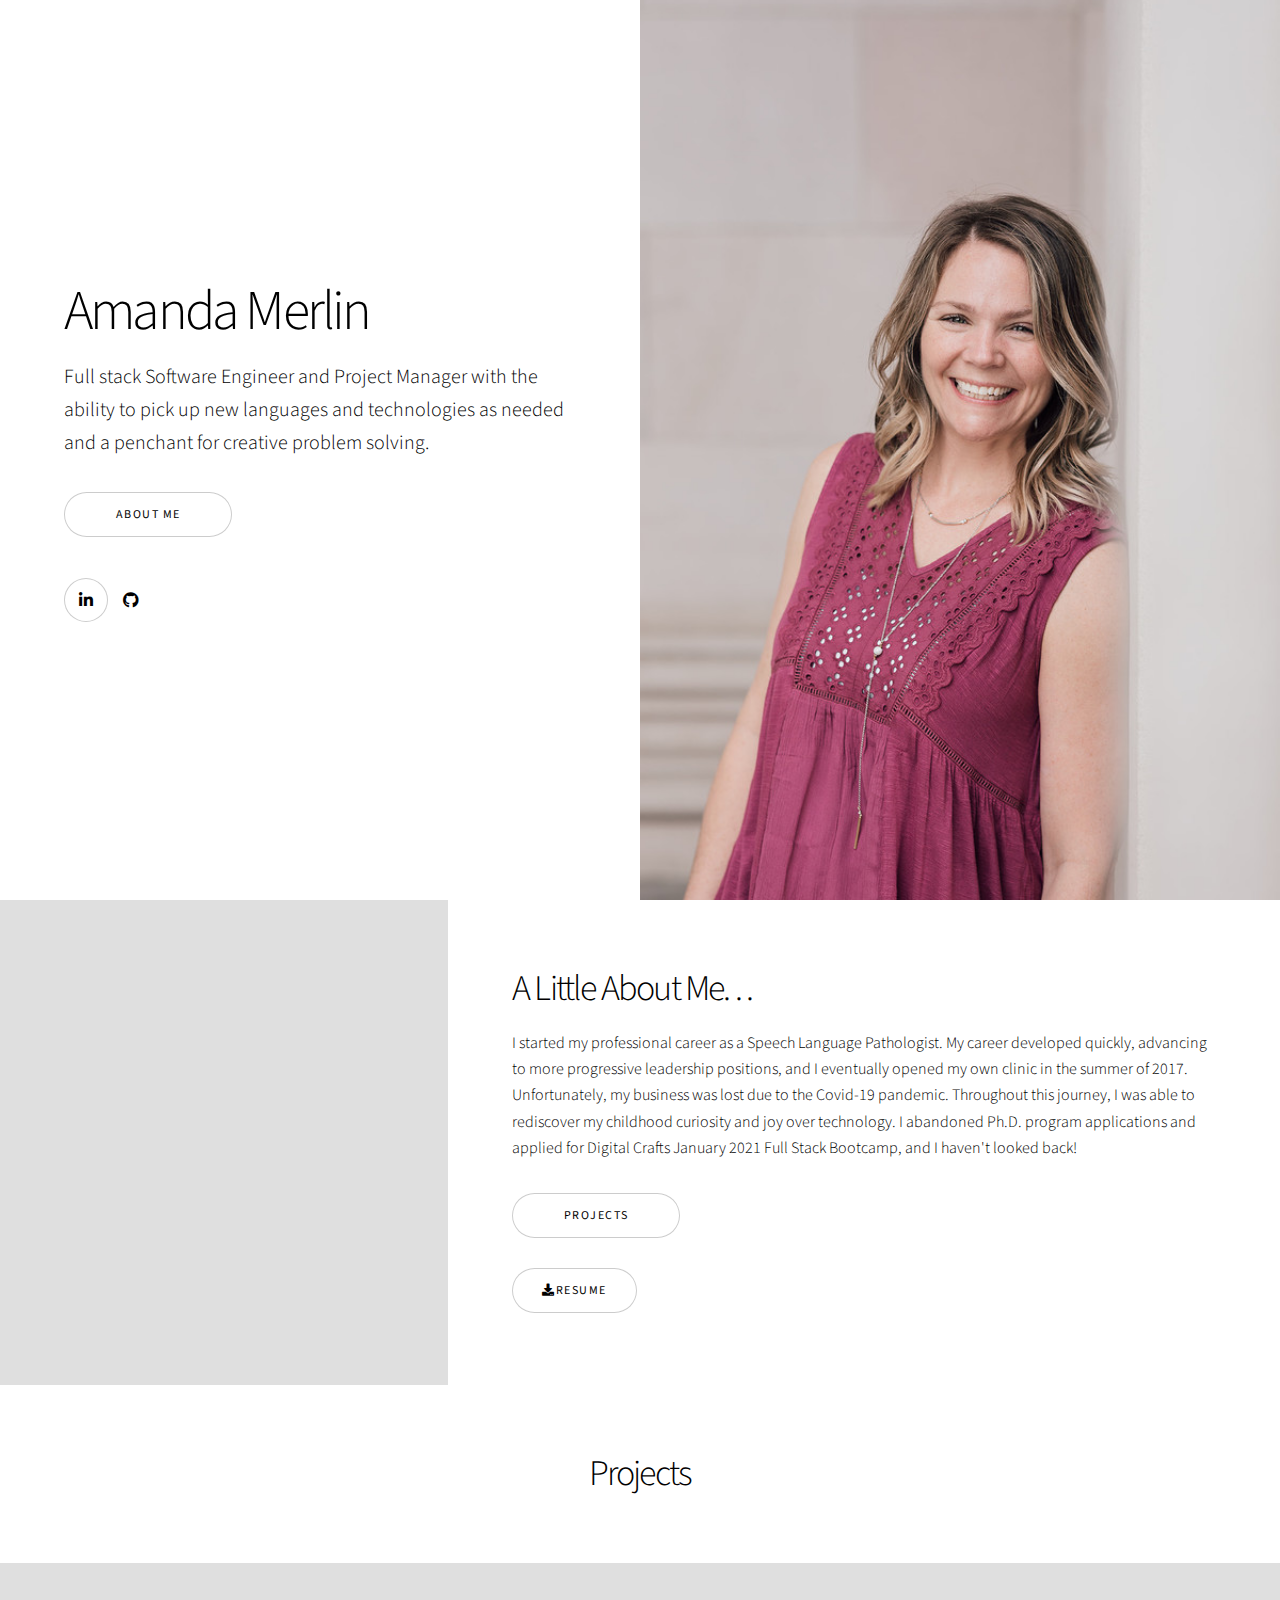
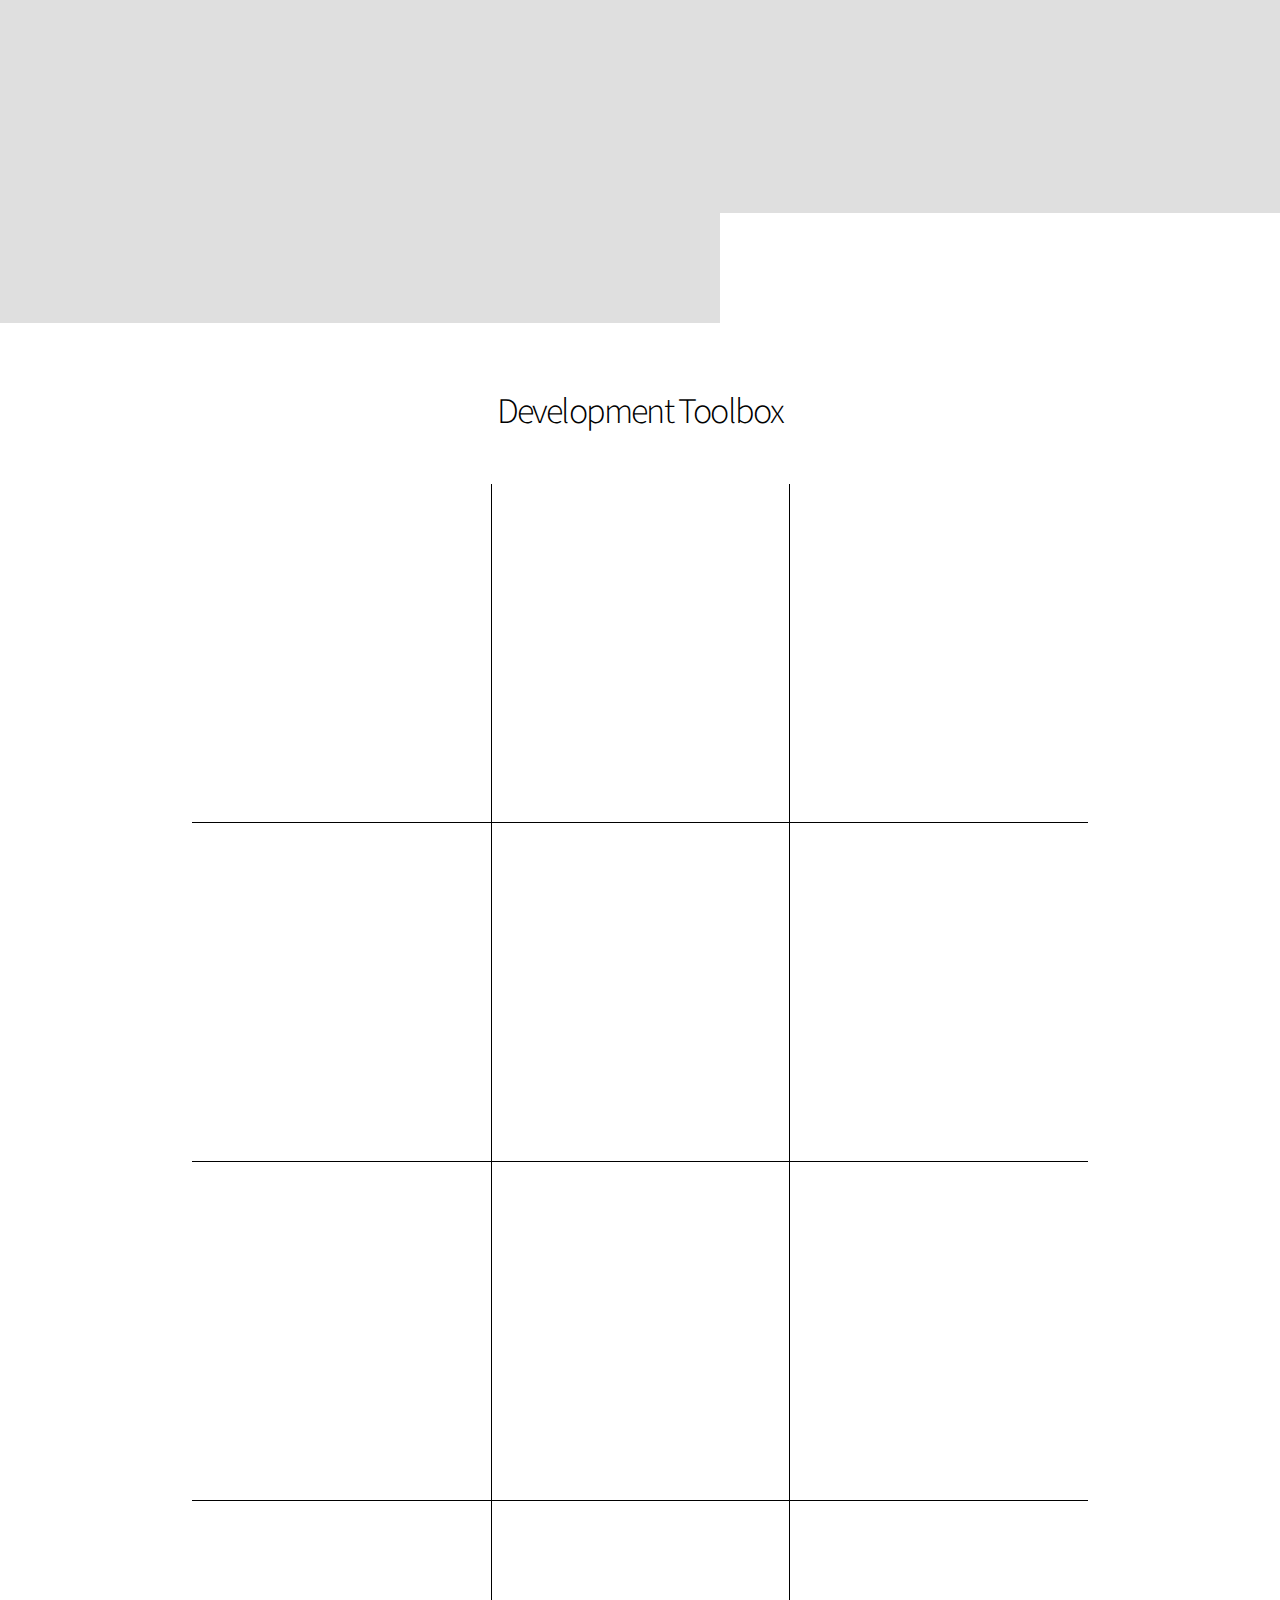
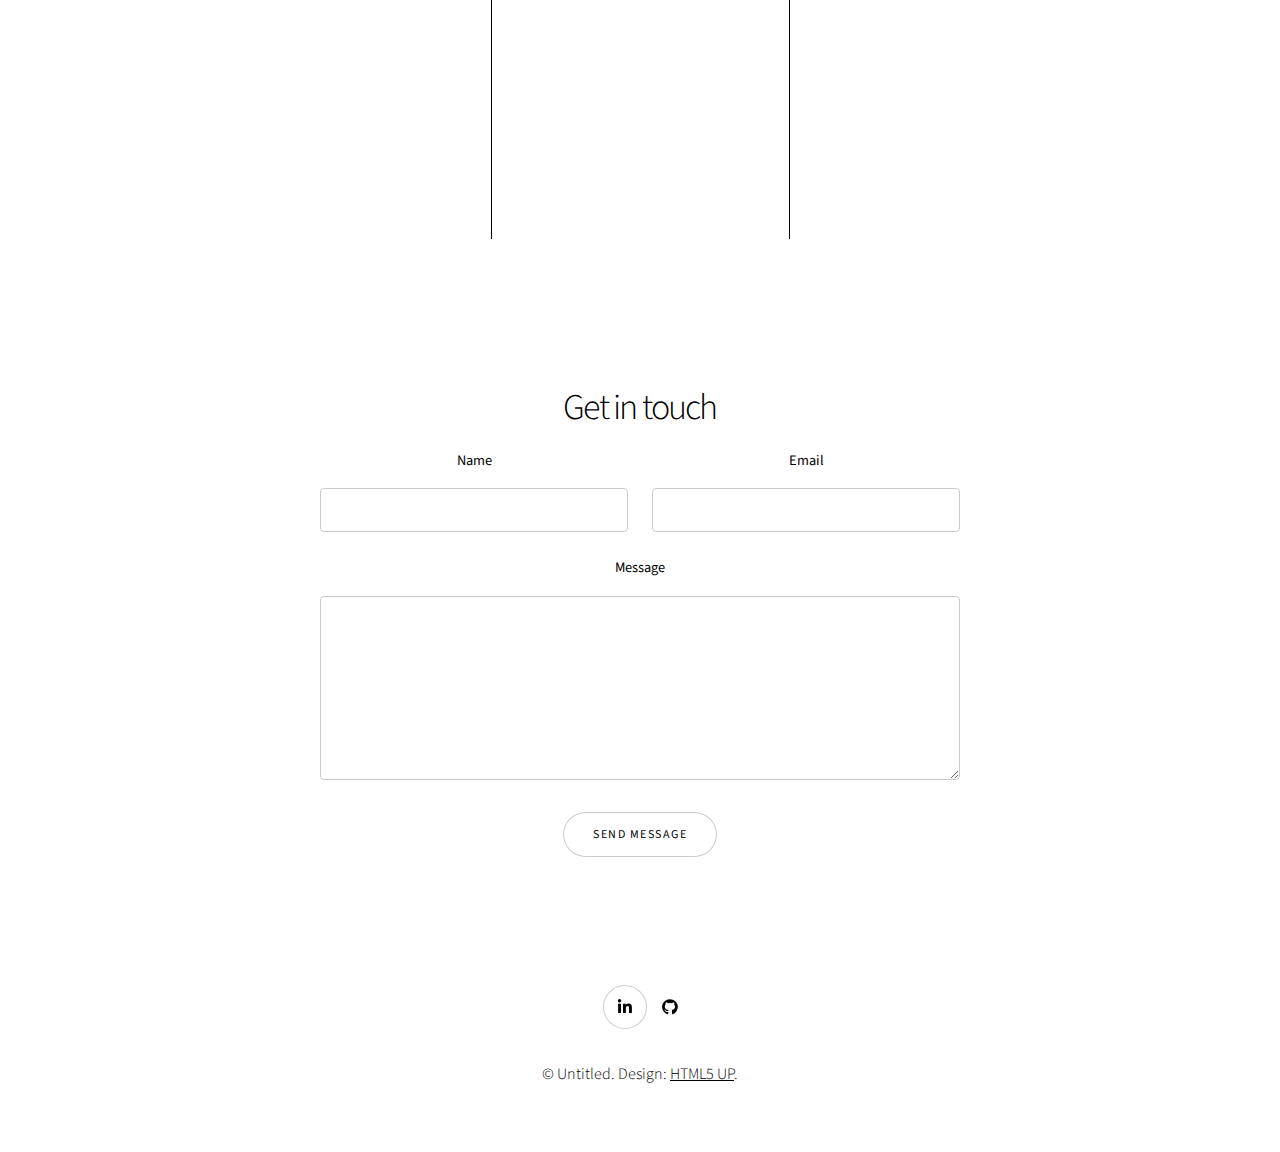
==== Index.html @ 6444c0d0 "index renamed" ====
<!DOCTYPE HTML>
<!--
	Story by HTML5 UP
	html5up.net | @ajlkn
	Free for personal and commercial use under the CCA 3.0 license (html5up.net/license)
-->
<html>
	<head>
		<title>Amanda Merlin's Portfolio</title>
		<meta charset="utf-8" />
		<meta name="viewport" content="width=device-width, initial-scale=1, user-scalable=no" />
		<link rel="stylesheet" href="assets/css/main.css" />
		<noscript><link rel="stylesheet" href="assets/css/noscript.css" /></noscript>
		<link rel="stylesheet" href="https://cdn.jsdelivr.net/gh/devicons/devicon@v2.11.0/devicon.min.css">

	</head>
	<body class="is-preload">

		<!-- Wrapper -->
			<div id="wrapper" class="divided">

				<!-- One -->
					<section class="banner style1 orient-left content-align-left image-position-right fullscreen onload-image-fade-in onload-content-fade-right">
						<div class="content">
							<h1>Amanda Merlin</h1>
							<p class="major">Full stack Software Engineer and Project Manager with the ability to pick up new languages and technologies as needed and a penchant for creative problem solving.</p>
							<ul class="actions stacked">
								<li><a href="#first" class="button big wide smooth-scroll-middle">About Me</a></li>
							</ul>
							<div class="inner">
								<ul class="icons">
									
									
									<li><a href="https://www.linkedin.com/in/amanda-merlin-05106a9b/" class="icon brands style2 fa-linkedin-in"><span class="label">LinkedIn</span></a></li>
									<li><a href="https://github.com/amerlinoutnabout?tab=repositories" class="icon brands fa-github"><span class="label">Github</span></a></li>
								</ul>
							</div>
						</div>
						<div class="image">
							<img src="images/headshot.png" alt="" />
						</div>
					</section>

				<!-- Two -->
					<section class="spotlight style1 orient-right content-align-left image-position-center onscroll-image-fade-in" id="first">
						<div class="content">
							<h2>A Little About Me. . .</h2>
							<p>I started my professional career as a Speech Language Pathologist. My career developed quickly, advancing to more progressive leadership positions, and I eventually opened my own clinic in the summer of 2017. Unfortunately, my business was lost due to the Covid-19 pandemic. Throughout this journey, I was able to rediscover my childhood curiosity and joy over technology. I abandoned Ph.D. program applications and applied for Digital Crafts January 2021 Full Stack Bootcamp, and I haven't looked back!  </p>
							<ul class="actions stacked">
								<li><a href="#second" class="button big wide smooth-scroll-middle">Projects</a></li>
								<li><a href="images/Amanda Technical Resume (2) (1).pdf" class="button" download><i class="fa fa-download"></i>Resume</a></li>
							</ul>
						</div>
						<div class="image">
							<img src="images/domenico-loia-EhTcC9sYXsw-unsplash.jpg" alt="" />
						</div>
					</section>


				<!-- Five -->
					<section class="wrapper style1 align-center" id="second">
						<div class="inner">
							<h2>Projects</h2>
							<p></p>
						</div>

						<!-- Gallery -->
							<div class="gallery style2 medium lightbox onscroll-fade-in">
								<article>
									<a href="images/cocktails.jpg" class="image">
										<img src="images/cocktails.jpg" alt="" />
									</a>
									<div class="caption">
										<h3>Cocktails & Quotes</h3>
										<p>A fun drinking game app that let's users find a cocktail recipe and then practice their best Ron Swanson impersonations!</p>
										<ul class="actions fixed">
											<li><a class="btn btn-secondary" href="https://sad-snyder-9636a4.netlify.app/" role="button" target="_blank">Let's Go!</a></li>
											<li><a class="btn btn-secondary" href="https://github.com/amerlinoutnabout/Front_End_Project_Final" role="button" target="_blank">Source Code</a></li>
										</ul>
									</div>
								</article>
								<article>
									<a href="images/Mixafy.jpg" class="image">
										<img src="images/Mixafy.jpg" alt="" />
									</a>
									<div class="caption">
										<h3>Mixafy</h3>
										<p>An app that takes specific genres of music and randomizes playlists from Spotify.</p>
										<ul class="actions fixed">
											<li><a class="btn btn-secondary" href="https://mixafy.herokuapp.com/" role="button" target="_blank">Let's Go!</a></li>
											<li><a class="btn btn-secondary" href="https://github.com/amerlinoutnabout/Mixafy" role="button" target="_blank">Source Code</a></li>
										</ul>
									</div>
								</article>
								<article>
									<a href="images/gallery/fulls/03.jpg" class="image">
										<img src="images/gallery/thumbs/03.jpg" alt="" />
									</a>
									<div class="caption">
										<h3>React Project</h3>
										<p><COMmand>COMING SOON</COMmand></p>
										<ul class="actions fixed">
											<li><span class="button small">Details</span></li>
										</ul>
									</div>
								</article>
								<article>
									<a href="images/gallery/fulls/03.jpg" class="image">
										<img src="images/gallery/thumbs/03.jpg" alt="" />
									</a>
									<div class="caption">
										<h3>Capstone Project</h3>
										<p>COMING SOON</p>
										<ul class="actions fixed">
											<li><span class="button small">Details</span></li>
										</ul>
									</div>
								</article>
								
							</div>

					</section>

				<!-- Six -->
				<section class="wrapper style1 align-center">
					<div class="inner">
						<h2>Development Toolbox</h2>
						
						<div class="items style1 medium onscroll-fade-in">
							<section>
								<span class="align-center">

									<img class="HTMLImg" src="images/HTML.png" style="float:center ; width: 300px; vertical-align: middle;"></img>
									
									</span>
								
							</section>
							<section>
								<span class="align-center">

									<img class="CSSImg" src="images/CSS.png" style="float:center ; width: 300px; vertical-align: middle;"></img>
									
									</span>
						
							</section>
							<section>
								<span class="align-center">

									<img class="BootstrapImg" src="images/Bootstrap.png" style="float:center ; width: 300px; vertical-align: middle;"></img>
									
									</span>
						
							</section>
							<section>
								<span class="align-center">

									<img class="expressImg" src="images/express.png" style="float:center ; width: 300px; vertical-align: middle;"></img>
									
									</span>
								
							</section>
							<section>
								<span class="align-center">

									<img class="githubImg" src="images/github.png" style="float:center ; width: 300px; vertical-align: middle;"></img>
									
									</span>
								
							</section>
							<section>
								<span class="align-center">

									<img class="jqueryImg" src="images/jquery.png" style="float:center ; width: 300px; vertical-align: middle;"></img>
									
									</span>
						
							</section>
							<section>
								<span class="align-center">

									<img class="JSImg" src="images/JS.png" style="float:center ; width: 300px; vertical-align: middle;"></img>
									
									</span>
							
							</section>
							<section>
								<span class="align-center">

									<img class="nodeImg" src="images/node.png" style="float:center ; width: 300px; vertical-align: middle;"></img>
									
									</span>
								
							</section>
							<section>
								<span class="align-center">

									<img class="reactImg" src="images/react.png" style="float:center ; width: 300px; vertical-align: middle;"></img>
									
									</span>
					
							</section>
							<section>
								<span class="align-center">

									<img class="SequelizeImg" src="images/Sequelize.png" style="float:center ; width: 300px; vertical-align: middle;"></img>
									
									</span>
								
							</section>
							<section>
								<span class="align-center">

									<img class="PostgresImg" src="images/Postgres.png" style="float:center ; width: 300px; vertical-align: middle;"></img>
									
									</span>
							
							</section>
							<section>
								<span class="align-center">

									<img class="gitImg" src="images/git-logo.png" style="float:center ; width: 125px; justify-content: center; padding-top: 80px" ></img>
									
									</span>
						
							</section>
						</div>
					</div>
				</section>
				<!-- Seven -->
					<section class="wrapper style1 align-center">
						<div class="inner medium">
							<h2>Get in touch</h2>
							<form method="post" action="https://submit-form.com/avR4LXtQ">
								<div class="fields">
									<div class="field half">
										<label for="name">Name</label>
										<input type="text" name="name" id="name" value="" />
									</div>
									<div class="field half">
										<label for="email">Email</label>
										<input type="email" name="email" id="email" value="" />
									</div>
									<div class="field">
										<label for="message">Message</label>
										<textarea name="message" id="message" rows="6"></textarea>
									</div>
								</div>
								<ul class="actions special">
									<li><input type="submit" name="submit" id="submit" value="Send Message" action="https://submit-form.com/avR4LXtQ"/></li>
								</ul>
							</form>

						</div>
					</section>

				<!-- Footer -->
					<footer class="wrapper style1 align-center">
						<div class="inner">
							<ul class="icons">
								
								
								<li><a href="https://www.linkedin.com/in/amanda-merlin-05106a9b/" class="icon brands style2 fa-linkedin-in"><span class="label">LinkedIn</span></a></li>
								<li><a href="https://github.com/amerlinoutnabout?tab=repositories" class="icon brands fa-github"><span class="label">Github</span></a></li>
							</ul>
							<p>&copy; Untitled. Design: <a href="https://html5up.net">HTML5 UP</a>.</p>
						</div>
					</footer>

			</div>

		<!-- Scripts -->
			<script src="assets/js/jquery.min.js"></script>
			<script src="assets/js/jquery.scrollex.min.js"></script>
			<script src="assets/js/jquery.scrolly.min.js"></script>
			<script src="assets/js/browser.min.js"></script>
			<script src="assets/js/breakpoints.min.js"></script>
			<script src="assets/js/util.js"></script>
			<script src="assets/js/main.js"></script>

	</body>
</html>
---- assets/css/main.css ----
@import url(fontawesome-all.min.css);
@import url("https://fonts.googleapis.com/css?family=Source+Sans+Pro:300,300i,400,400i");

/*
	Story by HTML5 UP
	html5up.net | @ajlkn
	Free for personal and commercial use under the CCA 3.0 license (html5up.net/license)
*/

html, body, div, span, applet, object,
iframe, h1, h2, h3, h4, h5, h6, p, blockquote,
pre, a, abbr, acronym, address, big, cite,
code, del, dfn, em, img, ins, kbd, q, s, samp,
small, strike, strong, sub, sup, tt, var, b,
u, i, center, dl, dt, dd, ol, ul, li, fieldset,
form, label, legend, table, caption, tbody,
tfoot, thead, tr, th, td, article, aside,
canvas, details, embed, figure, figcaption,
footer, header, hgroup, menu, nav, output, ruby,
section, summary, time, mark, audio, video {
	margin: 0;
	padding: 0;
	border: 0;
	font-size: 100%;
	font: inherit;
	vertical-align: baseline;}

article, aside, details, figcaption, figure,
footer, header, hgroup, menu, nav, section {
	display: block;}

body {
	line-height: 1;
}

ol, ul {
	list-style: none;
}

blockquote, q {
	quotes: none;
}

	blockquote:before, blockquote:after, q:before, q:after {
		content: '';
		content: none;
	}

table {
	border-collapse: collapse;
	border-spacing: 0;
}

body {
	-webkit-text-size-adjust: none;
}

mark {
	background-color: transparent;
	color: inherit;
}

input::-moz-focus-inner {
	border: 0;
	padding: 0;
}

input, select, textarea {
	-moz-appearance: none;
	-webkit-appearance: none;
	-ms-appearance: none;
	appearance: none;
}

/* Basic */

	@-ms-viewport {
		width: device-width;
	}

	body {
		-ms-overflow-style: scrollbar;
	}

	@media screen and (max-width: 480px) {

		html, body {
			min-width: 320px;
		}

	}

	html {
		box-sizing: border-box;
	}

	*, *:before, *:after {
		box-sizing: inherit;
	}

	body {
		background: #ffffff;
	}

		body.is-preload *, body.is-preload *:before, body.is-preload *:after {
			-moz-animation: none !important;
			-webkit-animation: none !important;
			-ms-animation: none !important;
			animation: none !important;
			-moz-transition: none !important;
			-webkit-transition: none !important;
			-ms-transition: none !important;
			transition: none !important;
		}

/* Type */

	html {
		font-size: 18pt;
	}

		@media screen and (max-width: 1680px) {

			html {
				font-size: 14pt;
			}

		}

		@media screen and (max-width: 1280px) {

			html {
				font-size: 12pt;
			}

		}

		@media screen and (max-width: 736px) {

			html {
				font-size: 11pt;
			}

		}

		@media screen and (max-width: 360px) {

			html {
				font-size: 10pt;
			}

		}

	body {
		background-color: #ffffff;
		color: #000000;
	}

	body, input, select, textarea {
		font-family: "Source Sans Pro", Helvetica, sans-serif;
		font-size: 1rem;
		font-weight: 300;
		line-height: 1.65;
	}

	a {
		-moz-transition: color 0.2s ease-in-out;
		-webkit-transition: color 0.2s ease-in-out;
		-ms-transition: color 0.2s ease-in-out;
		transition: color 0.2s ease-in-out;
		text-decoration: underline;
	}

		a:hover {
			text-decoration: none;
		}

	strong, b {
		font-weight: 400;
	}

	em, i {
		font-style: italic;
	}

	p {
		margin: 0 0 2rem 0;
	}

		p.major {
			font-size: 1.25rem;
		}

	h1, h2, h3, h4, h5, h6 {
		font-weight: 300;
		line-height: 1.375;
		letter-spacing: -0.05em;
		margin: 0 0 1rem 0;
	}

		h1 a, h2 a, h3 a, h4 a, h5 a, h6 a {
			color: inherit;
			text-decoration: none;
		}

	h1 {
		font-size: 3.5rem;
		line-height: 1.2;
	}

	h2 {
		font-size: 2.25rem;
	}

	h3 {
		font-size: 1.5rem;
	}

	h4 {
		font-size: 1.1rem;
	}

	h5 {
		font-size: 0.9rem;
	}

	h6 {
		font-size: 0.7rem;
	}

	sub {
		font-size: 0.8rem;
		position: relative;
		top: 0.5rem;
	}

	sup {
		font-size: 0.8rem;
		position: relative;
		top: -0.5rem;
	}

	blockquote {
		border-left: solid 4px;
		font-style: italic;
		margin: 0 0 2rem 0;
		padding: 0.5rem 0 0.5rem 2rem;
	}

	code {
		border-radius: 4px;
		font-family: "Courier New", monospace;
		font-size: 0.9em;
		margin: 0 0.25rem;
		padding: 0.25rem 0.325rem;
	}

	pre {
		-webkit-overflow-scrolling: touch;
		font-family: "Courier New", monospace;
		font-size: 0.9em;
		margin: 0 0 2rem 0;
	}

		pre code {
			display: block;
			line-height: 1.5;
			padding: 0.75rem 1rem;
			overflow-x: auto;
		}

	hr {
		border: 0;
		border-bottom: solid 1px;
		margin: 2.5rem 0;
	}

		hr.major {
			margin: 3.5rem 0;
		}

	.align-left {
		text-align: left;
	}

	.align-center {
		text-align: center;
	}

	.align-right {
		text-align: right;
	}

	@media screen and (max-width: 736px) {

		p.major {
			font-size: 1.1rem;
		}

		h1 {
			font-size: 2.5rem;
		}

		h2 {
			font-size: 2rem;
		}

		h3 {
			font-size: 1.25rem;
		}

		h4 {
			font-size: 1rem;
		}

	}

	input, select, textarea {
		color: #000000;
	}

	a {
		color: #000000;
	}

		a:hover {
			color: #47D3E5;
		}

	strong, b {
		color: #000000;
	}

	h1, h2, h3, h4, h5, h6 {
		color: #000000;
	}

	blockquote {
		border-left-color: rgba(0, 0, 0, 0.2);
	}

	code {
		background: rgba(0, 0, 0, 0.05);
		border-color: rgba(0, 0, 0, 0.2);
	}

	hr {
		border-bottom-color: rgba(0, 0, 0, 0.2);
	}

/* Row */

	.row {
		display: flex;
		flex-wrap: wrap;
		box-sizing: border-box;
		align-items: stretch;
	}

		.row > * {
			box-sizing: border-box;
		}

		.row.gtr-uniform > * > :last-child {
			margin-bottom: 0;
		}

		.row.aln-left {
			justify-content: flex-start;
		}

		.row.aln-center {
			justify-content: center;
		}

		.row.aln-right {
			justify-content: flex-end;
		}

		.row.aln-top {
			align-items: flex-start;
		}

		.row.aln-middle {
			align-items: center;
		}

		.row.aln-bottom {
			align-items: flex-end;
		}

		.row > .imp {
			order: -1;
		}

		.row > .col-1 {
			width: 8.33333%;
		}

		.row > .off-1 {
			margin-left: 8.33333%;
		}

		.row > .col-2 {
			width: 16.66667%;
		}

		.row > .off-2 {
			margin-left: 16.66667%;
		}

		.row > .col-3 {
			width: 25%;
		}

		.row > .off-3 {
			margin-left: 25%;
		}

		.row > .col-4 {
			width: 33.33333%;
		}

		.row > .off-4 {
			margin-left: 33.33333%;
		}

		.row > .col-5 {
			width: 41.66667%;
		}

		.row > .off-5 {
			margin-left: 41.66667%;
		}

		.row > .col-6 {
			width: 50%;
		}

		.row > .off-6 {
			margin-left: 50%;
		}

		.row > .col-7 {
			width: 58.33333%;
		}

		.row > .off-7 {
			margin-left: 58.33333%;
		}

		.row > .col-8 {
			width: 66.66667%;
		}

		.row > .off-8 {
			margin-left: 66.66667%;
		}

		.row > .col-9 {
			width: 75%;
		}

		.row > .off-9 {
			margin-left: 75%;
		}

		.row > .col-10 {
			width: 83.33333%;
		}

		.row > .off-10 {
			margin-left: 83.33333%;
		}

		.row > .col-11 {
			width: 91.66667%;
		}

		.row > .off-11 {
			margin-left: 91.66667%;
		}

		.row > .col-12 {
			width: 100%;
		}

		.row > .off-12 {
			margin-left: 100%;
		}

		.row.gtr-0 {
			margin-top: 0;
			margin-left: 0rem;
		}

			.row.gtr-0 > * {
				padding: 0 0 0 0rem;
			}

			.row.gtr-0.gtr-uniform {
				margin-top: 0rem;
			}

				.row.gtr-0.gtr-uniform > * {
					padding-top: 0rem;
				}

		.row.gtr-25 {
			margin-top: 0;
			margin-left: -0.5rem;
		}

			.row.gtr-25 > * {
				padding: 0 0 0 0.5rem;
			}

			.row.gtr-25.gtr-uniform {
				margin-top: -0.5rem;
			}

				.row.gtr-25.gtr-uniform > * {
					padding-top: 0.5rem;
				}

		.row.gtr-50 {
			margin-top: 0;
			margin-left: -1rem;
		}

			.row.gtr-50 > * {
				padding: 0 0 0 1rem;
			}

			.row.gtr-50.gtr-uniform {
				margin-top: -1rem;
			}

				.row.gtr-50.gtr-uniform > * {
					padding-top: 1rem;
				}

		.row {
			margin-top: 0;
			margin-left: -2rem;
		}

			.row > * {
				padding: 0 0 0 2rem;
			}

			.row.gtr-uniform {
				margin-top: -2rem;
			}

				.row.gtr-uniform > * {
					padding-top: 2rem;
				}

		.row.gtr-150 {
			margin-top: 0;
			margin-left: -3rem;
		}

			.row.gtr-150 > * {
				padding: 0 0 0 3rem;
			}

			.row.gtr-150.gtr-uniform {
				margin-top: -3rem;
			}

				.row.gtr-150.gtr-uniform > * {
					padding-top: 3rem;
				}

		.row.gtr-200 {
			margin-top: 0;
			margin-left: -4rem;
		}

			.row.gtr-200 > * {
				padding: 0 0 0 4rem;
			}

			.row.gtr-200.gtr-uniform {
				margin-top: -4rem;
			}

				.row.gtr-200.gtr-uniform > * {
					padding-top: 4rem;
				}

		@media screen and (max-width: 1680px) {

			.row {
				display: flex;
				flex-wrap: wrap;
				box-sizing: border-box;
				align-items: stretch;
			}

				.row > * {
					box-sizing: border-box;
				}

				.row.gtr-uniform > * > :last-child {
					margin-bottom: 0;
				}

				.row.aln-left {
					justify-content: flex-start;
				}

				.row.aln-center {
					justify-content: center;
				}

				.row.aln-right {
					justify-content: flex-end;
				}

				.row.aln-top {
					align-items: flex-start;
				}

				.row.aln-middle {
					align-items: center;
				}

				.row.aln-bottom {
					align-items: flex-end;
				}

				.row > .imp-xlarge {
					order: -1;
				}

				.row > .col-1-xlarge {
					width: 8.33333%;
				}

				.row > .off-1-xlarge {
					margin-left: 8.33333%;
				}

				.row > .col-2-xlarge {
					width: 16.66667%;
				}

				.row > .off-2-xlarge {
					margin-left: 16.66667%;
				}

				.row > .col-3-xlarge {
					width: 25%;
				}

				.row > .off-3-xlarge {
					margin-left: 25%;
				}

				.row > .col-4-xlarge {
					width: 33.33333%;
				}

				.row > .off-4-xlarge {
					margin-left: 33.33333%;
				}

				.row > .col-5-xlarge {
					width: 41.66667%;
				}

				.row > .off-5-xlarge {
					margin-left: 41.66667%;
				}

				.row > .col-6-xlarge {
					width: 50%;
				}

				.row > .off-6-xlarge {
					margin-left: 50%;
				}

				.row > .col-7-xlarge {
					width: 58.33333%;
				}

				.row > .off-7-xlarge {
					margin-left: 58.33333%;
				}

				.row > .col-8-xlarge {
					width: 66.66667%;
				}

				.row > .off-8-xlarge {
					margin-left: 66.66667%;
				}

				.row > .col-9-xlarge {
					width: 75%;
				}

				.row > .off-9-xlarge {
					margin-left: 75%;
				}

				.row > .col-10-xlarge {
					width: 83.33333%;
				}

				.row > .off-10-xlarge {
					margin-left: 83.33333%;
				}

				.row > .col-11-xlarge {
					width: 91.66667%;
				}

				.row > .off-11-xlarge {
					margin-left: 91.66667%;
				}

				.row > .col-12-xlarge {
					width: 100%;
				}

				.row > .off-12-xlarge {
					margin-left: 100%;
				}

				.row.gtr-0 {
					margin-top: 0;
					margin-left: 0rem;
				}

					.row.gtr-0 > * {
						padding: 0 0 0 0rem;
					}

					.row.gtr-0.gtr-uniform {
						margin-top: 0rem;
					}

						.row.gtr-0.gtr-uniform > * {
							padding-top: 0rem;
						}

				.row.gtr-25 {
					margin-top: 0;
					margin-left: -0.5rem;
				}

					.row.gtr-25 > * {
						padding: 0 0 0 0.5rem;
					}

					.row.gtr-25.gtr-uniform {
						margin-top: -0.5rem;
					}

						.row.gtr-25.gtr-uniform > * {
							padding-top: 0.5rem;
						}

				.row.gtr-50 {
					margin-top: 0;
					margin-left: -1rem;
				}

					.row.gtr-50 > * {
						padding: 0 0 0 1rem;
					}

					.row.gtr-50.gtr-uniform {
						margin-top: -1rem;
					}

						.row.gtr-50.gtr-uniform > * {
							padding-top: 1rem;
						}

				.row {
					margin-top: 0;
					margin-left: -2rem;
				}

					.row > * {
						padding: 0 0 0 2rem;
					}

					.row.gtr-uniform {
						margin-top: -2rem;
					}

						.row.gtr-uniform > * {
							padding-top: 2rem;
						}

				.row.gtr-150 {
					margin-top: 0;
					margin-left: -3rem;
				}

					.row.gtr-150 > * {
						padding: 0 0 0 3rem;
					}

					.row.gtr-150.gtr-uniform {
						margin-top: -3rem;
					}

						.row.gtr-150.gtr-uniform > * {
							padding-top: 3rem;
						}

				.row.gtr-200 {
					margin-top: 0;
					margin-left: -4rem;
				}

					.row.gtr-200 > * {
						padding: 0 0 0 4rem;
					}

					.row.gtr-200.gtr-uniform {
						margin-top: -4rem;
					}

						.row.gtr-200.gtr-uniform > * {
							padding-top: 4rem;
						}

		}

		@media screen and (max-width: 1280px) {

			.row {
				display: flex;
				flex-wrap: wrap;
				box-sizing: border-box;
				align-items: stretch;
			}

				.row > * {
					box-sizing: border-box;
				}

				.row.gtr-uniform > * > :last-child {
					margin-bottom: 0;
				}

				.row.aln-left {
					justify-content: flex-start;
				}

				.row.aln-center {
					justify-content: center;
				}

				.row.aln-right {
					justify-content: flex-end;
				}

				.row.aln-top {
					align-items: flex-start;
				}

				.row.aln-middle {
					align-items: center;
				}

				.row.aln-bottom {
					align-items: flex-end;
				}

				.row > .imp-large {
					order: -1;
				}

				.row > .col-1-large {
					width: 8.33333%;
				}

				.row > .off-1-large {
					margin-left: 8.33333%;
				}

				.row > .col-2-large {
					width: 16.66667%;
				}

				.row > .off-2-large {
					margin-left: 16.66667%;
				}

				.row > .col-3-large {
					width: 25%;
				}

				.row > .off-3-large {
					margin-left: 25%;
				}

				.row > .col-4-large {
					width: 33.33333%;
				}

				.row > .off-4-large {
					margin-left: 33.33333%;
				}

				.row > .col-5-large {
					width: 41.66667%;
				}

				.row > .off-5-large {
					margin-left: 41.66667%;
				}

				.row > .col-6-large {
					width: 50%;
				}

				.row > .off-6-large {
					margin-left: 50%;
				}

				.row > .col-7-large {
					width: 58.33333%;
				}

				.row > .off-7-large {
					margin-left: 58.33333%;
				}

				.row > .col-8-large {
					width: 66.66667%;
				}

				.row > .off-8-large {
					margin-left: 66.66667%;
				}

				.row > .col-9-large {
					width: 75%;
				}

				.row > .off-9-large {
					margin-left: 75%;
				}

				.row > .col-10-large {
					width: 83.33333%;
				}

				.row > .off-10-large {
					margin-left: 83.33333%;
				}

				.row > .col-11-large {
					width: 91.66667%;
				}

				.row > .off-11-large {
					margin-left: 91.66667%;
				}

				.row > .col-12-large {
					width: 100%;
				}

				.row > .off-12-large {
					margin-left: 100%;
				}

				.row.gtr-0 {
					margin-top: 0;
					margin-left: 0rem;
				}

					.row.gtr-0 > * {
						padding: 0 0 0 0rem;
					}

					.row.gtr-0.gtr-uniform {
						margin-top: 0rem;
					}

						.row.gtr-0.gtr-uniform > * {
							padding-top: 0rem;
						}

				.row.gtr-25 {
					margin-top: 0;
					margin-left: -0.5rem;
				}

					.row.gtr-25 > * {
						padding: 0 0 0 0.5rem;
					}

					.row.gtr-25.gtr-uniform {
						margin-top: -0.5rem;
					}

						.row.gtr-25.gtr-uniform > * {
							padding-top: 0.5rem;
						}

				.row.gtr-50 {
					margin-top: 0;
					margin-left: -1rem;
				}

					.row.gtr-50 > * {
						padding: 0 0 0 1rem;
					}

					.row.gtr-50.gtr-uniform {
						margin-top: -1rem;
					}

						.row.gtr-50.gtr-uniform > * {
							padding-top: 1rem;
						}

				.row {
					margin-top: 0;
					margin-left: -2rem;
				}

					.row > * {
						padding: 0 0 0 2rem;
					}

					.row.gtr-uniform {
						margin-top: -2rem;
					}

						.row.gtr-uniform > * {
							padding-top: 2rem;
						}

				.row.gtr-150 {
					margin-top: 0;
					margin-left: -3rem;
				}

					.row.gtr-150 > * {
						padding: 0 0 0 3rem;
					}

					.row.gtr-150.gtr-uniform {
						margin-top: -3rem;
					}

						.row.gtr-150.gtr-uniform > * {
							padding-top: 3rem;
						}

				.row.gtr-200 {
					margin-top: 0;
					margin-left: -4rem;
				}

					.row.gtr-200 > * {
						padding: 0 0 0 4rem;
					}

					.row.gtr-200.gtr-uniform {
						margin-top: -4rem;
					}

						.row.gtr-200.gtr-uniform > * {
							padding-top: 4rem;
						}

		}

		@media screen and (max-width: 980px) {

			.row {
				display: flex;
				flex-wrap: wrap;
				box-sizing: border-box;
				align-items: stretch;
			}

				.row > * {
					box-sizing: border-box;
				}

				.row.gtr-uniform > * > :last-child {
					margin-bottom: 0;
				}

				.row.aln-left {
					justify-content: flex-start;
				}

				.row.aln-center {
					justify-content: center;
				}

				.row.aln-right {
					justify-content: flex-end;
				}

				.row.aln-top {
					align-items: flex-start;
				}

				.row.aln-middle {
					align-items: center;
				}

				.row.aln-bottom {
					align-items: flex-end;
				}

				.row > .imp-medium {
					order: -1;
				}

				.row > .col-1-medium {
					width: 8.33333%;
				}

				.row > .off-1-medium {
					margin-left: 8.33333%;
				}

				.row > .col-2-medium {
					width: 16.66667%;
				}

				.row > .off-2-medium {
					margin-left: 16.66667%;
				}

				.row > .col-3-medium {
					width: 25%;
				}

				.row > .off-3-medium {
					margin-left: 25%;
				}

				.row > .col-4-medium {
					width: 33.33333%;
				}

				.row > .off-4-medium {
					margin-left: 33.33333%;
				}

				.row > .col-5-medium {
					width: 41.66667%;
				}

				.row > .off-5-medium {
					margin-left: 41.66667%;
				}

				.row > .col-6-medium {
					width: 50%;
				}

				.row > .off-6-medium {
					margin-left: 50%;
				}

				.row > .col-7-medium {
					width: 58.33333%;
				}

				.row > .off-7-medium {
					margin-left: 58.33333%;
				}

				.row > .col-8-medium {
					width: 66.66667%;
				}

				.row > .off-8-medium {
					margin-left: 66.66667%;
				}

				.row > .col-9-medium {
					width: 75%;
				}

				.row > .off-9-medium {
					margin-left: 75%;
				}

				.row > .col-10-medium {
					width: 83.33333%;
				}

				.row > .off-10-medium {
					margin-left: 83.33333%;
				}

				.row > .col-11-medium {
					width: 91.66667%;
				}

				.row > .off-11-medium {
					margin-left: 91.66667%;
				}

				.row > .col-12-medium {
					width: 100%;
				}

				.row > .off-12-medium {
					margin-left: 100%;
				}

				.row.gtr-0 {
					margin-top: 0;
					margin-left: 0rem;
				}

					.row.gtr-0 > * {
						padding: 0 0 0 0rem;
					}

					.row.gtr-0.gtr-uniform {
						margin-top: 0rem;
					}

						.row.gtr-0.gtr-uniform > * {
							padding-top: 0rem;
						}

				.row.gtr-25 {
					margin-top: 0;
					margin-left: -0.5rem;
				}

					.row.gtr-25 > * {
						padding: 0 0 0 0.5rem;
					}

					.row.gtr-25.gtr-uniform {
						margin-top: -0.5rem;
					}

						.row.gtr-25.gtr-uniform > * {
							padding-top: 0.5rem;
						}

				.row.gtr-50 {
					margin-top: 0;
					margin-left: -1rem;
				}

					.row.gtr-50 > * {
						padding: 0 0 0 1rem;
					}

					.row.gtr-50.gtr-uniform {
						margin-top: -1rem;
					}

						.row.gtr-50.gtr-uniform > * {
							padding-top: 1rem;
						}

				.row {
					margin-top: 0;
					margin-left: -2rem;
				}

					.row > * {
						padding: 0 0 0 2rem;
					}

					.row.gtr-uniform {
						margin-top: -2rem;
					}

						.row.gtr-uniform > * {
							padding-top: 2rem;
						}

				.row.gtr-150 {
					margin-top: 0;
					margin-left: -3rem;
				}

					.row.gtr-150 > * {
						padding: 0 0 0 3rem;
					}

					.row.gtr-150.gtr-uniform {
						margin-top: -3rem;
					}

						.row.gtr-150.gtr-uniform > * {
							padding-top: 3rem;
						}

				.row.gtr-200 {
					margin-top: 0;
					margin-left: -4rem;
				}

					.row.gtr-200 > * {
						padding: 0 0 0 4rem;
					}

					.row.gtr-200.gtr-uniform {
						margin-top: -4rem;
					}

						.row.gtr-200.gtr-uniform > * {
							padding-top: 4rem;
						}

		}

		@media screen and (max-width: 736px) {

			.row {
				display: flex;
				flex-wrap: wrap;
				box-sizing: border-box;
				align-items: stretch;
			}

				.row > * {
					box-sizing: border-box;
				}

				.row.gtr-uniform > * > :last-child {
					margin-bottom: 0;
				}

				.row.aln-left {
					justify-content: flex-start;
				}

				.row.aln-center {
					justify-content: center;
				}

				.row.aln-right {
					justify-content: flex-end;
				}

				.row.aln-top {
					align-items: flex-start;
				}

				.row.aln-middle {
					align-items: center;
				}

				.row.aln-bottom {
					align-items: flex-end;
				}

				.row > .imp-small {
					order: -1;
				}

				.row > .col-1-small {
					width: 8.33333%;
				}

				.row > .off-1-small {
					margin-left: 8.33333%;
				}

				.row > .col-2-small {
					width: 16.66667%;
				}

				.row > .off-2-small {
					margin-left: 16.66667%;
				}

				.row > .col-3-small {
					width: 25%;
				}

				.row > .off-3-small {
					margin-left: 25%;
				}

				.row > .col-4-small {
					width: 33.33333%;
				}

				.row > .off-4-small {
					margin-left: 33.33333%;
				}

				.row > .col-5-small {
					width: 41.66667%;
				}

				.row > .off-5-small {
					margin-left: 41.66667%;
				}

				.row > .col-6-small {
					width: 50%;
				}

				.row > .off-6-small {
					margin-left: 50%;
				}

				.row > .col-7-small {
					width: 58.33333%;
				}

				.row > .off-7-small {
					margin-left: 58.33333%;
				}

				.row > .col-8-small {
					width: 66.66667%;
				}

				.row > .off-8-small {
					margin-left: 66.66667%;
				}

				.row > .col-9-small {
					width: 75%;
				}

				.row > .off-9-small {
					margin-left: 75%;
				}

				.row > .col-10-small {
					width: 83.33333%;
				}

				.row > .off-10-small {
					margin-left: 83.33333%;
				}

				.row > .col-11-small {
					width: 91.66667%;
				}

				.row > .off-11-small {
					margin-left: 91.66667%;
				}

				.row > .col-12-small {
					width: 100%;
				}

				.row > .off-12-small {
					margin-left: 100%;
				}

				.row.gtr-0 {
					margin-top: 0;
					margin-left: 0rem;
				}

					.row.gtr-0 > * {
						padding: 0 0 0 0rem;
					}

					.row.gtr-0.gtr-uniform {
						margin-top: 0rem;
					}

						.row.gtr-0.gtr-uniform > * {
							padding-top: 0rem;
						}

				.row.gtr-25 {
					margin-top: 0;
					margin-left: -0.5rem;
				}

					.row.gtr-25 > * {
						padding: 0 0 0 0.5rem;
					}

					.row.gtr-25.gtr-uniform {
						margin-top: -0.5rem;
					}

						.row.gtr-25.gtr-uniform > * {
							padding-top: 0.5rem;
						}

				.row.gtr-50 {
					margin-top: 0;
					margin-left: -1rem;
				}

					.row.gtr-50 > * {
						padding: 0 0 0 1rem;
					}

					.row.gtr-50.gtr-uniform {
						margin-top: -1rem;
					}

						.row.gtr-50.gtr-uniform > * {
							padding-top: 1rem;
						}

				.row {
					margin-top: 0;
					margin-left: -2rem;
				}

					.row > * {
						padding: 0 0 0 2rem;
					}

					.row.gtr-uniform {
						margin-top: -2rem;
					}

						.row.gtr-uniform > * {
							padding-top: 2rem;
						}

				.row.gtr-150 {
					margin-top: 0;
					margin-left: -3rem;
				}

					.row.gtr-150 > * {
						padding: 0 0 0 3rem;
					}

					.row.gtr-150.gtr-uniform {
						margin-top: -3rem;
					}

						.row.gtr-150.gtr-uniform > * {
							padding-top: 3rem;
						}

				.row.gtr-200 {
					margin-top: 0;
					margin-left: -4rem;
				}

					.row.gtr-200 > * {
						padding: 0 0 0 4rem;
					}

					.row.gtr-200.gtr-uniform {
						margin-top: -4rem;
					}

						.row.gtr-200.gtr-uniform > * {
							padding-top: 4rem;
						}

		}

		@media screen and (max-width: 480px) {

			.row {
				display: flex;
				flex-wrap: wrap;
				box-sizing: border-box;
				align-items: stretch;
			}

				.row > * {
					box-sizing: border-box;
				}

				.row.gtr-uniform > * > :last-child {
					margin-bottom: 0;
				}

				.row.aln-left {
					justify-content: flex-start;
				}

				.row.aln-center {
					justify-content: center;
				}

				.row.aln-right {
					justify-content: flex-end;
				}

				.row.aln-top {
					align-items: flex-start;
				}

				.row.aln-middle {
					align-items: center;
				}

				.row.aln-bottom {
					align-items: flex-end;
				}

				.row > .imp-xsmall {
					order: -1;
				}

				.row > .col-1-xsmall {
					width: 8.33333%;
				}

				.row > .off-1-xsmall {
					margin-left: 8.33333%;
				}

				.row > .col-2-xsmall {
					width: 16.66667%;
				}

				.row > .off-2-xsmall {
					margin-left: 16.66667%;
				}

				.row > .col-3-xsmall {
					width: 25%;
				}

				.row > .off-3-xsmall {
					margin-left: 25%;
				}

				.row > .col-4-xsmall {
					width: 33.33333%;
				}

				.row > .off-4-xsmall {
					margin-left: 33.33333%;
				}

				.row > .col-5-xsmall {
					width: 41.66667%;
				}

				.row > .off-5-xsmall {
					margin-left: 41.66667%;
				}

				.row > .col-6-xsmall {
					width: 50%;
				}

				.row > .off-6-xsmall {
					margin-left: 50%;
				}

				.row > .col-7-xsmall {
					width: 58.33333%;
				}

				.row > .off-7-xsmall {
					margin-left: 58.33333%;
				}

				.row > .col-8-xsmall {
					width: 66.66667%;
				}

				.row > .off-8-xsmall {
					margin-left: 66.66667%;
				}

				.row > .col-9-xsmall {
					width: 75%;
				}

				.row > .off-9-xsmall {
					margin-left: 75%;
				}

				.row > .col-10-xsmall {
					width: 83.33333%;
				}

				.row > .off-10-xsmall {
					margin-left: 83.33333%;
				}

				.row > .col-11-xsmall {
					width: 91.66667%;
				}

				.row > .off-11-xsmall {
					margin-left: 91.66667%;
				}

				.row > .col-12-xsmall {
					width: 100%;
				}

				.row > .off-12-xsmall {
					margin-left: 100%;
				}

				.row.gtr-0 {
					margin-top: 0;
					margin-left: 0rem;
				}

					.row.gtr-0 > * {
						padding: 0 0 0 0rem;
					}

					.row.gtr-0.gtr-uniform {
						margin-top: 0rem;
					}

						.row.gtr-0.gtr-uniform > * {
							padding-top: 0rem;
						}

				.row.gtr-25 {
					margin-top: 0;
					margin-left: -0.5rem;
				}

					.row.gtr-25 > * {
						padding: 0 0 0 0.5rem;
					}

					.row.gtr-25.gtr-uniform {
						margin-top: -0.5rem;
					}

						.row.gtr-25.gtr-uniform > * {
							padding-top: 0.5rem;
						}

				.row.gtr-50 {
					margin-top: 0;
					margin-left: -1rem;
				}

					.row.gtr-50 > * {
						padding: 0 0 0 1rem;
					}

					.row.gtr-50.gtr-uniform {
						margin-top: -1rem;
					}

						.row.gtr-50.gtr-uniform > * {
							padding-top: 1rem;
						}

				.row {
					margin-top: 0;
					margin-left: -2rem;
				}

					.row > * {
						padding: 0 0 0 2rem;
					}

					.row.gtr-uniform {
						margin-top: -2rem;
					}

						.row.gtr-uniform > * {
							padding-top: 2rem;
						}

				.row.gtr-150 {
					margin-top: 0;
					margin-left: -3rem;
				}

					.row.gtr-150 > * {
						padding: 0 0 0 3rem;
					}

					.row.gtr-150.gtr-uniform {
						margin-top: -3rem;
					}

						.row.gtr-150.gtr-uniform > * {
							padding-top: 3rem;
						}

				.row.gtr-200 {
					margin-top: 0;
					margin-left: -4rem;
				}

					.row.gtr-200 > * {
						padding: 0 0 0 4rem;
					}

					.row.gtr-200.gtr-uniform {
						margin-top: -4rem;
					}

						.row.gtr-200.gtr-uniform > * {
							padding-top: 4rem;
						}

		}

		@media screen and (max-width: 360px) {

			.row {
				display: flex;
				flex-wrap: wrap;
				box-sizing: border-box;
				align-items: stretch;
			}

				.row > * {
					box-sizing: border-box;
				}

				.row.gtr-uniform > * > :last-child {
					margin-bottom: 0;
				}

				.row.aln-left {
					justify-content: flex-start;
				}

				.row.aln-center {
					justify-content: center;
				}

				.row.aln-right {
					justify-content: flex-end;
				}

				.row.aln-top {
					align-items: flex-start;
				}

				.row.aln-middle {
					align-items: center;
				}

				.row.aln-bottom {
					align-items: flex-end;
				}

				.row > .imp-xxsmall {
					order: -1;
				}

				.row > .col-1-xxsmall {
					width: 8.33333%;
				}

				.row > .off-1-xxsmall {
					margin-left: 8.33333%;
				}

				.row > .col-2-xxsmall {
					width: 16.66667%;
				}

				.row > .off-2-xxsmall {
					margin-left: 16.66667%;
				}

				.row > .col-3-xxsmall {
					width: 25%;
				}

				.row > .off-3-xxsmall {
					margin-left: 25%;
				}

				.row > .col-4-xxsmall {
					width: 33.33333%;
				}

				.row > .off-4-xxsmall {
					margin-left: 33.33333%;
				}

				.row > .col-5-xxsmall {
					width: 41.66667%;
				}

				.row > .off-5-xxsmall {
					margin-left: 41.66667%;
				}

				.row > .col-6-xxsmall {
					width: 50%;
				}

				.row > .off-6-xxsmall {
					margin-left: 50%;
				}

				.row > .col-7-xxsmall {
					width: 58.33333%;
				}

				.row > .off-7-xxsmall {
					margin-left: 58.33333%;
				}

				.row > .col-8-xxsmall {
					width: 66.66667%;
				}

				.row > .off-8-xxsmall {
					margin-left: 66.66667%;
				}

				.row > .col-9-xxsmall {
					width: 75%;
				}

				.row > .off-9-xxsmall {
					margin-left: 75%;
				}

				.row > .col-10-xxsmall {
					width: 83.33333%;
				}

				.row > .off-10-xxsmall {
					margin-left: 83.33333%;
				}

				.row > .col-11-xxsmall {
					width: 91.66667%;
				}

				.row > .off-11-xxsmall {
					margin-left: 91.66667%;
				}

				.row > .col-12-xxsmall {
					width: 100%;
				}

				.row > .off-12-xxsmall {
					margin-left: 100%;
				}

				.row.gtr-0 {
					margin-top: 0;
					margin-left: 0rem;
				}

					.row.gtr-0 > * {
						padding: 0 0 0 0rem;
					}

					.row.gtr-0.gtr-uniform {
						margin-top: 0rem;
					}

						.row.gtr-0.gtr-uniform > * {
							padding-top: 0rem;
						}

				.row.gtr-25 {
					margin-top: 0;
					margin-left: -0.5rem;
				}

					.row.gtr-25 > * {
						padding: 0 0 0 0.5rem;
					}

					.row.gtr-25.gtr-uniform {
						margin-top: -0.5rem;
					}

						.row.gtr-25.gtr-uniform > * {
							padding-top: 0.5rem;
						}

				.row.gtr-50 {
					margin-top: 0;
					margin-left: -1rem;
				}

					.row.gtr-50 > * {
						padding: 0 0 0 1rem;
					}

					.row.gtr-50.gtr-uniform {
						margin-top: -1rem;
					}

						.row.gtr-50.gtr-uniform > * {
							padding-top: 1rem;
						}

				.row {
					margin-top: 0;
					margin-left: -2rem;
				}

					.row > * {
						padding: 0 0 0 2rem;
					}

					.row.gtr-uniform {
						margin-top: -2rem;
					}

						.row.gtr-uniform > * {
							padding-top: 2rem;
						}

				.row.gtr-150 {
					margin-top: 0;
					margin-left: -3rem;
				}

					.row.gtr-150 > * {
						padding: 0 0 0 3rem;
					}

					.row.gtr-150.gtr-uniform {
						margin-top: -3rem;
					}

						.row.gtr-150.gtr-uniform > * {
							padding-top: 3rem;
						}

				.row.gtr-200 {
					margin-top: 0;
					margin-left: -4rem;
				}

					.row.gtr-200 > * {
						padding: 0 0 0 4rem;
					}

					.row.gtr-200.gtr-uniform {
						margin-top: -4rem;
					}

						.row.gtr-200.gtr-uniform > * {
							padding-top: 4rem;
						}

		}

/* Box */

	.box {
		border-radius: 4px;
		border: solid 1px;
		margin-bottom: 2rem;
		padding: 1.5rem;
	}

		.box > :last-child,
		.box > :last-child > :last-child,
		.box > :last-child > :last-child > :last-child {
			margin-bottom: 0;
		}

		.box.alt {
			border: 0;
			border-radius: 0;
			padding: 0;
		}

	.box {
		border-color: rgba(0, 0, 0, 0.2);
	}

/* Button */

	input[type="submit"],
	input[type="reset"],
	input[type="button"],
	button,
	.button {
		-moz-appearance: none;
		-webkit-appearance: none;
		-ms-appearance: none;
		appearance: none;
		-moz-transition: background-color 0.2s ease-in-out, box-shadow 0.2s ease-in-out, color 0.2s ease-in-out;
		-webkit-transition: background-color 0.2s ease-in-out, box-shadow 0.2s ease-in-out, color 0.2s ease-in-out;
		-ms-transition: background-color 0.2s ease-in-out, box-shadow 0.2s ease-in-out, color 0.2s ease-in-out;
		transition: background-color 0.2s ease-in-out, box-shadow 0.2s ease-in-out, color 0.2s ease-in-out;
		border: 0;
		cursor: pointer;
		display: inline-block;
		font-weight: 400;
		letter-spacing: 0.125em;
		text-align: center;
		text-decoration: none;
		text-transform: uppercase;
		white-space: nowrap;
		font-size: 0.75rem;
		max-width: 20rem;
		height: 3.75em;
		line-height: 3.75em;
		border-radius: 3.75em;
		padding: 0 2.5em;
		text-overflow: ellipsis;
		overflow: hidden;
	}

		input[type="submit"].icon:before,
		input[type="reset"].icon:before,
		input[type="button"].icon:before,
		button.icon:before,
		.button.icon:before {
			margin-right: 0.5rem;
		}

		input[type="submit"].fit,
		input[type="reset"].fit,
		input[type="button"].fit,
		button.fit,
		.button.fit {
			width: 100%;
		}

		input[type="submit"].small,
		input[type="reset"].small,
		input[type="button"].small,
		button.small,
		.button.small {
			font-size: 0.6rem;
			height: 3.325em;
			line-height: 3.325em;
			border-radius: 3.325em;
			padding: 0 2em;
		}

		input[type="submit"].large,
		input[type="reset"].large,
		input[type="button"].large,
		button.large,
		.button.large {
			font-size: 0.8rem;
			height: 4em;
			line-height: 4em;
			border-radius: 4em;
			padding: 0 3em;
		}

		input[type="submit"].wide,
		input[type="reset"].wide,
		input[type="button"].wide,
		button.wide,
		.button.wide {
			min-width: 14em;
		}

		input[type="submit"].disabled, input[type="submit"]:disabled,
		input[type="reset"].disabled,
		input[type="reset"]:disabled,
		input[type="button"].disabled,
		input[type="button"]:disabled,
		button.disabled,
		button:disabled,
		.button.disabled,
		.button:disabled {
			pointer-events: none;
			opacity: 0.25;
		}

	input[type="submit"],
	input[type="reset"],
	input[type="button"],
	button,
	.button {
		background-color: transparent;
		box-shadow: inset 0 0 0 1px rgba(0, 0, 0, 0.2);
		color: #000000 !important;
	}

		input[type="submit"]:hover,
		input[type="reset"]:hover,
		input[type="button"]:hover,
		button:hover,
		.button:hover {
			box-shadow: inset 0 0 0 1px #47D3E5;
			color: #47D3E5 !important;
		}

		input[type="submit"]:active,
		input[type="reset"]:active,
		input[type="button"]:active,
		button:active,
		.button:active {
			background-color: rgba(71, 211, 229, 0.2);
			box-shadow: inset 0 0 0 1px #47D3E5;
			color: #47D3E5 !important;
		}

		input[type="submit"].primary,
		input[type="reset"].primary,
		input[type="button"].primary,
		button.primary,
		.button.primary {
			background-color: #000000;
			box-shadow: none;
			color: #ffffff !important;
		}

			input[type="submit"].primary:hover,
			input[type="reset"].primary:hover,
			input[type="button"].primary:hover,
			button.primary:hover,
			.button.primary:hover {
				background-color: #47D3E5;
			}

			input[type="submit"].primary:active,
			input[type="reset"].primary:active,
			input[type="button"].primary:active,
			button.primary:active,
			.button.primary:active {
				background-color: #1ebdd1;
			}

/* Form */

	form {
		margin: 0 0 2rem 0;
	}

		form > :last-child {
			margin-bottom: 0;
		}

		form > .fields {
			display: -moz-flex;
			display: -webkit-flex;
			display: -ms-flex;
			display: flex;
			-moz-flex-wrap: wrap;
			-webkit-flex-wrap: wrap;
			-ms-flex-wrap: wrap;
			flex-wrap: wrap;
			width: calc(100% + 3rem);
			margin: -1.5rem 0 2rem -1.5rem;
		}

			form > .fields > .field {
				-moz-flex-grow: 0;
				-webkit-flex-grow: 0;
				-ms-flex-grow: 0;
				flex-grow: 0;
				-moz-flex-shrink: 0;
				-webkit-flex-shrink: 0;
				-ms-flex-shrink: 0;
				flex-shrink: 0;
				padding: 1.5rem 0 0 1.5rem;
				width: calc(100% - 1.5rem);
			}

				form > .fields > .field.half {
					width: calc(50% - 0.75rem);
				}

				form > .fields > .field.third {
					width: calc(100%/3 - 0.5rem);
				}

				form > .fields > .field.quarter {
					width: calc(25% - 0.375rem);
				}

		@media screen and (max-width: 480px) {

			form > .fields {
				width: calc(100% + 3rem);
				margin: -1.5rem 0 2rem -1.5rem;
			}

				form > .fields > .field {
					padding: 1.5rem 0 0 1.5rem;
					width: calc(100% - 1.5rem);
				}

					form > .fields > .field.half {
						width: calc(100% - 1.5rem);
					}

					form > .fields > .field.third {
						width: calc(100% - 1.5rem);
					}

					form > .fields > .field.quarter {
						width: calc(100% - 1.5rem);
					}

		}

	label {
		display: block;
		font-size: 0.9rem;
		font-weight: 400;
		margin: 0 0 1rem 0;
	}

	input[type="text"],
	input[type="password"],
	input[type="email"],
	input[type="tel"],
	input[type="search"],
	input[type="url"],
	select,
	textarea {
		-moz-appearance: none;
		-webkit-appearance: none;
		-ms-appearance: none;
		appearance: none;
		background-color: transparent;
		border-radius: 4px;
		border: none;
		border: solid 1px;
		color: inherit;
		display: block;
		outline: 0;
		padding: 0 0.825rem;
		text-decoration: none;
		width: 100%;
	}

		input[type="text"]:invalid,
		input[type="password"]:invalid,
		input[type="email"]:invalid,
		input[type="tel"]:invalid,
		input[type="search"]:invalid,
		input[type="url"]:invalid,
		select:invalid,
		textarea:invalid {
			box-shadow: none;
		}

	select {
		background-size: 1.25rem;
		background-repeat: no-repeat;
		background-position: calc(100% - 1rem) center;
		height: 2.75rem;
		padding-right: 2.75rem;
		text-overflow: ellipsis;
	}

		select:focus::-ms-value {
			background-color: transparent;
		}

		select::-ms-expand {
			display: none;
		}

	input[type="text"],
	input[type="password"],
	input[type="email"],
	input[type="tel"],
	input[type="search"],
	input[type="url"],
	select {
		height: 2.75rem;
	}

	textarea {
		padding: 0.75rem 1rem;
	}

	input[type="checkbox"],
	input[type="radio"] {
		-moz-appearance: none;
		-webkit-appearance: none;
		-ms-appearance: none;
		appearance: none;
		display: block;
		float: left;
		margin-right: -2rem;
		opacity: 0;
		width: 1rem;
		z-index: -1;
	}

		input[type="checkbox"] + label,
		input[type="radio"] + label {
			text-decoration: none;
			-moz-user-select: none;
			-webkit-user-select: none;
			-ms-user-select: none;
			user-select: none;
			cursor: pointer;
			display: inline-block;
			font-size: 1rem;
			font-weight: 300;
			padding-left: 2.4rem;
			padding-right: 0.75rem;
			position: relative;
			margin-bottom: 0;
		}

			input[type="checkbox"] + label:before,
			input[type="radio"] + label:before {
				-moz-osx-font-smoothing: grayscale;
				-webkit-font-smoothing: antialiased;
				display: inline-block;
				font-style: normal;
				font-variant: normal;
				text-rendering: auto;
				line-height: 1;
				text-transform: none !important;
				font-family: 'Font Awesome 5 Free';
				font-weight: 900;
			}

			input[type="checkbox"] + label:before,
			input[type="radio"] + label:before {
				border-radius: 4px;
				border: solid 1px;
				content: '';
				display: inline-block;
				font-size: 0.8rem;
				height: 1.65rem;
				left: 0;
				line-height: 1.65rem;
				position: absolute;
				text-align: center;
				top: 0;
				width: 1.65rem;
			}

		input[type="checkbox"]:checked + label:before,
		input[type="radio"]:checked + label:before {
			content: '\f00c';
		}

	input[type="checkbox"] + label:before {
		border-radius: 4px;
	}

	input[type="radio"] + label:before {
		border-radius: 100%;
	}

	::-webkit-input-placeholder {
		opacity: 1.0;
	}

	:-moz-placeholder {
		opacity: 1.0;
	}

	::-moz-placeholder {
		opacity: 1.0;
	}

	:-ms-input-placeholder {
		opacity: 1.0;
	}

	label {
		color: #000000;
	}

	input[type="text"],
	input[type="password"],
	input[type="email"],
	input[type="tel"],
	input[type="search"],
	input[type="url"],
	select,
	textarea {
		border-color: rgba(0, 0, 0, 0.2);
	}

		input[type="text"]:focus,
		input[type="password"]:focus,
		input[type="email"]:focus,
		input[type="tel"]:focus,
		input[type="search"]:focus,
		input[type="url"]:focus,
		select:focus,
		textarea:focus {
			border-color: #47D3E5;
			box-shadow: 0 0 0 1px #47D3E5;
		}

	select {
		background-image: url("data:image/svg+xml;charset=utf8,%3Csvg xmlns='http://www.w3.org/2000/svg' width='40' height='40' preserveAspectRatio='none' viewBox='0 0 40 40'%3E%3Cpath d='M9.4,12.3l10.4,10.4l10.4-10.4c0.2-0.2,0.5-0.4,0.9-0.4c0.3,0,0.6,0.1,0.9,0.4l3.3,3.3c0.2,0.2,0.4,0.5,0.4,0.9 c0,0.4-0.1,0.6-0.4,0.9L20.7,31.9c-0.2,0.2-0.5,0.4-0.9,0.4c-0.3,0-0.6-0.1-0.9-0.4L4.3,17.3c-0.2-0.2-0.4-0.5-0.4-0.9 c0-0.4,0.1-0.6,0.4-0.9l3.3-3.3c0.2-0.2,0.5-0.4,0.9-0.4S9.1,12.1,9.4,12.3z' fill='rgba(0, 0, 0, 0.2)' /%3E%3C/svg%3E");
	}

		select option {
			color: #000000;
			background: #ffffff;
		}

	input[type="checkbox"] + label,
	input[type="radio"] + label {
		color: #000000;
	}

		input[type="checkbox"] + label:before,
		input[type="radio"] + label:before {
			border-color: rgba(0, 0, 0, 0.2);
		}

	input[type="checkbox"]:checked + label:before,
	input[type="radio"]:checked + label:before {
		background-color: #000000;
		border-color: #000000;
		color: #ffffff;
	}

	input[type="checkbox"]:focus + label:before,
	input[type="radio"]:focus + label:before {
		border-color: #47D3E5;
		box-shadow: 0 0 0 1px #47D3E5;
	}

	::-webkit-input-placeholder {
		color: rgba(0, 0, 0, 0.75) !important;
	}

	:-moz-placeholder {
		color: rgba(0, 0, 0, 0.75) !important;
	}

	::-moz-placeholder {
		color: rgba(0, 0, 0, 0.75) !important;
	}

	:-ms-input-placeholder {
		color: rgba(0, 0, 0, 0.75) !important;
	}

/* Icon */

	.icon {
		text-decoration: none;
		border-bottom: none;
		position: relative;
		text-align: center;
	}

		.icon:before {
			-moz-osx-font-smoothing: grayscale;
			-webkit-font-smoothing: antialiased;
			display: inline-block;
			font-style: normal;
			font-variant: normal;
			text-rendering: auto;
			line-height: 1;
			text-transform: none !important;
			font-family: 'Font Awesome 5 Free';
			font-weight: 400;
		}

		.icon > .label {
			display: none;
		}

		.icon:before {
			line-height: inherit;
		}

		.icon.solid:before {
			font-weight: 900;
		}

		.icon.brands:before {
			font-family: 'Font Awesome 5 Brands';
		}

		.icon.style2:before {
			border-radius: 2.75em;
			display: inline-block;
			height: 2.75em;
			line-height: 2.75em;
			width: 2.75em;
		}

		.icon.major {
			display: block;
			margin: 0 0 1rem 0;
		}

			.icon.major:before {
				font-size: 1.25rem;
			}

	a.icon.style2:before {
		-moz-transition: background-color 0.2s ease-in-out, box-shadow 0.2s ease-in-out, color 0.2s ease-in-out;
		-webkit-transition: background-color 0.2s ease-in-out, box-shadow 0.2s ease-in-out, color 0.2s ease-in-out;
		-ms-transition: background-color 0.2s ease-in-out, box-shadow 0.2s ease-in-out, color 0.2s ease-in-out;
		transition: background-color 0.2s ease-in-out, box-shadow 0.2s ease-in-out, color 0.2s ease-in-out;
	}

	.icon.style2:before {
		box-shadow: inset 0 0 0 1px rgba(0, 0, 0, 0.2);
	}

	a.icon.style2:hover:before {
		box-shadow: inset 0 0 0 1px #47D3E5;
		color: #47D3E5;
	}

	a.icon.style2:active:before {
		background-color: rgba(71, 211, 229, 0.1);
		box-shadow: inset 0 0 0 1px #47D3E5;
		color: #47D3E5;
	}

/* Image */

	.image {
		border: 0;
		border-radius: 4px;
		display: inline-block;
		position: relative;
	}

		.image img {
			display: block;
			border-radius: 4px;
		}

		.image.left, .image.right {
			width: 40%;
			max-width: 10rem;
		}

			.image.left img, .image.right img {
				width: 100%;
			}

		.image.left {
			float: left;
			margin: 0 1.5rem 1rem 0;
			top: 0.25rem;
		}

		.image.right {
			float: right;
			margin: 0 0 1rem 1.5rem;
			top: 0.25rem;
		}

		.image.fit {
			display: block;
			margin: 0 0 2rem 0;
			width: 100%;
		}

			.image.fit img {
				width: 100%;
			}

		.image.main {
			display: block;
			margin: 0 0 3rem 0;
			width: 100%;
		}

			.image.main img {
				width: 100%;
			}

/* List */

	ol {
		list-style: decimal;
		margin: 0 0 2rem 0;
		padding-left: 1.25rem;
	}

		ol li {
			padding-left: 0.25rem;
		}

	ul {
		list-style: disc;
		margin: 0 0 2rem 0;
		padding-left: 1rem;
	}

		ul li {
			padding-left: 0.5rem;
		}

		ul.alt {
			list-style: none;
			padding-left: 0;
		}

			ul.alt li {
				border-top: solid 1px;
				padding: 0.5rem 0;
			}

				ul.alt li:first-child {
					border-top: 0;
					padding-top: 0;
				}

	dl {
		margin: 0 0 2rem 0;
	}

		dl dt {
			display: block;
			font-weight: 400;
			margin: 0 0 1rem 0;
		}

		dl dd {
			margin-left: 2rem;
		}

		dl.style2 dt {
			width: 25%;
			float: left;
		}

		dl.style2 dd {
			width: 70%;
			float: left;
		}

		dl.style2:after {
			content: '';
			display: block;
			clear: both;
		}

	ul.alt li {
		border-top-color: rgba(0, 0, 0, 0.2);
	}

/* Actions */

	ul.actions {
		display: -moz-flex;
		display: -webkit-flex;
		display: -ms-flex;
		display: flex;
		cursor: default;
		list-style: none;
		margin-left: -1rem;
		padding-left: 0;
	}

		ul.actions li {
			padding: 0 0 0 1rem;
			vertical-align: middle;
		}

		ul.actions.special {
			-moz-justify-content: center;
			-webkit-justify-content: center;
			-ms-justify-content: center;
			justify-content: center;
			width: 100%;
			margin-left: 0;
		}

			ul.actions.special li:first-child {
				padding-left: 0;
			}

		ul.actions.stacked {
			-moz-flex-direction: column;
			-webkit-flex-direction: column;
			-ms-flex-direction: column;
			flex-direction: column;
			margin-left: 0;
		}

			ul.actions.stacked li {
				padding: 1.3rem 0 0 0;
			}

				ul.actions.stacked li:first-child {
					padding-top: 0;
				}

		ul.actions.fit {
			width: calc(100% + 1rem);
		}

			ul.actions.fit li {
				-moz-flex-grow: 1;
				-webkit-flex-grow: 1;
				-ms-flex-grow: 1;
				flex-grow: 1;
				-moz-flex-shrink: 1;
				-webkit-flex-shrink: 1;
				-ms-flex-shrink: 1;
				flex-shrink: 1;
				width: 100%;
			}

				ul.actions.fit li > * {
					width: 100%;
				}

			ul.actions.fit.stacked {
				width: 100%;
			}

		@media screen and (max-width: 480px) {

			ul.actions:not(.fixed) {
				-moz-flex-direction: column;
				-webkit-flex-direction: column;
				-ms-flex-direction: column;
				flex-direction: column;
				margin-left: 0;
				width: 100% !important;
			}

				ul.actions:not(.fixed) li {
					-moz-flex-grow: 1;
					-webkit-flex-grow: 1;
					-ms-flex-grow: 1;
					flex-grow: 1;
					-moz-flex-shrink: 1;
					-webkit-flex-shrink: 1;
					-ms-flex-shrink: 1;
					flex-shrink: 1;
					padding: 1rem 0 0 0;
					text-align: center;
					width: 100%;
				}

					ul.actions:not(.fixed) li > * {
						width: 100%;
					}

					ul.actions:not(.fixed) li:first-child {
						padding-top: 0;
					}

					ul.actions:not(.fixed) li input[type="submit"],
					ul.actions:not(.fixed) li input[type="reset"],
					ul.actions:not(.fixed) li input[type="button"],
					ul.actions:not(.fixed) li button,
					ul.actions:not(.fixed) li .button {
						width: 100%;
					}

						ul.actions:not(.fixed) li input[type="submit"].icon:before,
						ul.actions:not(.fixed) li input[type="reset"].icon:before,
						ul.actions:not(.fixed) li input[type="button"].icon:before,
						ul.actions:not(.fixed) li button.icon:before,
						ul.actions:not(.fixed) li .button.icon:before {
							margin-left: -0.5rem;
						}

		}

/* Icons */

	ul.icons {
		cursor: default;
		list-style: none;
		padding-left: 0;
	}

		ul.icons li {
			display: inline-block;
			padding: 0 0.75rem 0 0;
		}

			ul.icons li:last-child {
				padding-right: 0;
			}

/* Section/Article */

	section.special, article.special {
		text-align: center;
	}

	header p {
		position: relative;
		margin: -0.65rem 0 1.5rem 0;
		font-style: italic;
	}

	header h1 + p {
		font-size: 1.375rem;
	}

	header h2 + p {
		font-size: 1.25rem;
	}

	header h3 + p {
		font-size: 1.1rem;
	}

	header h4 + p,
	header h5 + p,
	header h6 + p {
		font-size: 0.9rem;
	}

	header p {
		color: rgba(0, 0, 0, 0.75);
	}

/* Table */

	.table-wrapper {
		-webkit-overflow-scrolling: touch;
		margin: 0 0 2rem 0;
		overflow-x: auto;
	}

		.table-wrapper > table {
			margin-bottom: 0;
		}

	table {
		margin: 0 0 2rem 0;
		width: 100%;
	}

		table tbody tr {
			border: solid 1px;
			border-left: 0;
			border-right: 0;
		}

		table td {
			padding: 0.75rem 0.75rem;
		}

		table th {
			font-size: 0.9rem;
			font-weight: 400;
			padding: 0 0.75rem 0.75rem 0.75rem;
			text-align: left;
		}

		table thead {
			border-bottom: solid 2px;
		}

		table tfoot {
			border-top: solid 2px;
		}

		table.alt {
			border-collapse: separate;
		}

			table.alt tbody tr td {
				border: solid 1px;
				border-left-width: 0;
				border-top-width: 0;
			}

				table.alt tbody tr td:first-child {
					border-left-width: 1px;
				}

			table.alt tbody tr:first-child td {
				border-top-width: 1px;
			}

			table.alt thead {
				border-bottom: 0;
			}

			table.alt tfoot {
				border-top: 0;
			}

		table.fixed {
			table-layout: fixed;
		}

	table tbody tr {
		border-color: rgba(0, 0, 0, 0.2);
	}

		table tbody tr:nth-child(2n + 1) {
			background-color: rgba(0, 0, 0, 0.05);
		}

		table tbody tr.alt {
			background-color: rgba(0, 0, 0, 0.05) !important;
		}

	table th {
		color: #000000;
	}

	table thead {
		border-bottom-color: rgba(0, 0, 0, 0.2);
	}

	table tfoot {
		border-top-color: rgba(0, 0, 0, 0.2);
	}

	table.alt tbody tr td {
		border-color: rgba(0, 0, 0, 0.2);
	}

	table.uniform tbody tr:nth-child(2n + 1) {
		background-color: transparent;
	}

/* Banner (transitions) */

	.banner.onload-content-fade-up .content {
		-moz-transition: opacity 0.75s ease-in-out, -moz-transform 0.75s ease-in-out;
		-webkit-transition: opacity 0.75s ease-in-out, -webkit-transform 0.75s ease-in-out;
		-ms-transition: opacity 0.75s ease-in-out, -ms-transform 0.75s ease-in-out;
		transition: opacity 0.75s ease-in-out, transform 0.75s ease-in-out;
	}

	body.is-preload .banner.onload-content-fade-up .content {
		-moz-transform: translateY(1rem);
		-webkit-transform: translateY(1rem);
		-ms-transform: translateY(1rem);
		transform: translateY(1rem);
		opacity: 0;
	}

	.banner.onload-content-fade-down .content {
		-moz-transition: opacity 0.75s ease-in-out, -moz-transform 0.75s ease-in-out;
		-webkit-transition: opacity 0.75s ease-in-out, -webkit-transform 0.75s ease-in-out;
		-ms-transition: opacity 0.75s ease-in-out, -ms-transform 0.75s ease-in-out;
		transition: opacity 0.75s ease-in-out, transform 0.75s ease-in-out;
	}

	body.is-preload .banner.onload-content-fade-down .content {
		-moz-transform: translateY(-1rem);
		-webkit-transform: translateY(-1rem);
		-ms-transform: translateY(-1rem);
		transform: translateY(-1rem);
		opacity: 0;
	}

	.banner.onload-content-fade-left .content {
		-moz-transition: opacity 0.75s ease-in-out, -moz-transform 0.75s ease-in-out;
		-webkit-transition: opacity 0.75s ease-in-out, -webkit-transform 0.75s ease-in-out;
		-ms-transition: opacity 0.75s ease-in-out, -ms-transform 0.75s ease-in-out;
		transition: opacity 0.75s ease-in-out, transform 0.75s ease-in-out;
	}

	body.is-preload .banner.onload-content-fade-left .content {
		-moz-transform: translateX(1rem);
		-webkit-transform: translateX(1rem);
		-ms-transform: translateX(1rem);
		transform: translateX(1rem);
		opacity: 0;
	}

	.banner.onload-content-fade-right .content {
		-moz-transition: opacity 0.75s ease-in-out, -moz-transform 0.75s ease-in-out;
		-webkit-transition: opacity 0.75s ease-in-out, -webkit-transform 0.75s ease-in-out;
		-ms-transition: opacity 0.75s ease-in-out, -ms-transform 0.75s ease-in-out;
		transition: opacity 0.75s ease-in-out, transform 0.75s ease-in-out;
	}

	body.is-preload .banner.onload-content-fade-right .content {
		-moz-transform: translateX(-1rem);
		-webkit-transform: translateX(-1rem);
		-ms-transform: translateX(-1rem);
		transform: translateX(-1rem);
		opacity: 0;
	}

	.banner.onload-content-fade-in .content {
		-moz-transition: opacity 0.75s ease-in-out;
		-webkit-transition: opacity 0.75s ease-in-out;
		-ms-transition: opacity 0.75s ease-in-out;
		transition: opacity 0.75s ease-in-out;
	}

	body.is-preload .banner.onload-content-fade-in .content {
		opacity: 0;
	}

	.banner.onload-image-fade-up .image {
		-moz-transition: opacity 0.75s ease-in-out, -moz-transform 0.75s ease-in-out;
		-webkit-transition: opacity 0.75s ease-in-out, -webkit-transform 0.75s ease-in-out;
		-ms-transition: opacity 0.75s ease-in-out, -ms-transform 0.75s ease-in-out;
		transition: opacity 0.75s ease-in-out, transform 0.75s ease-in-out;
	}

		.banner.onload-image-fade-up .image img {
			-moz-transition: opacity 0.75s ease-in-out;
			-webkit-transition: opacity 0.75s ease-in-out;
			-ms-transition: opacity 0.75s ease-in-out;
			transition: opacity 0.75s ease-in-out;
			-moz-transition-delay: 0.5625s;
			-webkit-transition-delay: 0.5625s;
			-ms-transition-delay: 0.5625s;
			transition-delay: 0.5625s;
		}

	body.is-preload .banner.onload-image-fade-up .image {
		-moz-transform: translateY(1rem);
		-webkit-transform: translateY(1rem);
		-ms-transform: translateY(1rem);
		transform: translateY(1rem);
		opacity: 0;
	}

		body.is-preload .banner.onload-image-fade-up .image img {
			opacity: 0;
		}

	.banner.onload-image-fade-down .image {
		-moz-transition: opacity 0.75s ease-in-out, -moz-transform 0.75s ease-in-out;
		-webkit-transition: opacity 0.75s ease-in-out, -webkit-transform 0.75s ease-in-out;
		-ms-transition: opacity 0.75s ease-in-out, -ms-transform 0.75s ease-in-out;
		transition: opacity 0.75s ease-in-out, transform 0.75s ease-in-out;
	}

		.banner.onload-image-fade-down .image img {
			-moz-transition: opacity 0.75s ease-in-out;
			-webkit-transition: opacity 0.75s ease-in-out;
			-ms-transition: opacity 0.75s ease-in-out;
			transition: opacity 0.75s ease-in-out;
			-moz-transition-delay: 0.5625s;
			-webkit-transition-delay: 0.5625s;
			-ms-transition-delay: 0.5625s;
			transition-delay: 0.5625s;
		}

	body.is-preload .banner.onload-image-fade-down .image {
		-moz-transform: translateY(-1rem);
		-webkit-transform: translateY(-1rem);
		-ms-transform: translateY(-1rem);
		transform: translateY(-1rem);
		opacity: 0;
	}

		body.is-preload .banner.onload-image-fade-down .image img {
			opacity: 0;
		}

	.banner.onload-image-fade-left .image {
		-moz-transition: opacity 0.75s ease-in-out, -moz-transform 0.75s ease-in-out;
		-webkit-transition: opacity 0.75s ease-in-out, -webkit-transform 0.75s ease-in-out;
		-ms-transition: opacity 0.75s ease-in-out, -ms-transform 0.75s ease-in-out;
		transition: opacity 0.75s ease-in-out, transform 0.75s ease-in-out;
	}

		.banner.onload-image-fade-left .image img {
			-moz-transition: opacity 0.75s ease-in-out;
			-webkit-transition: opacity 0.75s ease-in-out;
			-ms-transition: opacity 0.75s ease-in-out;
			transition: opacity 0.75s ease-in-out;
			-moz-transition-delay: 0.5625s;
			-webkit-transition-delay: 0.5625s;
			-ms-transition-delay: 0.5625s;
			transition-delay: 0.5625s;
		}

	body.is-preload .banner.onload-image-fade-left .image {
		-moz-transform: translateX(1rem);
		-webkit-transform: translateX(1rem);
		-ms-transform: translateX(1rem);
		transform: translateX(1rem);
		opacity: 0;
	}

		body.is-preload .banner.onload-image-fade-left .image img {
			opacity: 0;
		}

	.banner.onload-image-fade-right .image {
		-moz-transition: opacity 0.75s ease-in-out, -moz-transform 0.75s ease-in-out;
		-webkit-transition: opacity 0.75s ease-in-out, -webkit-transform 0.75s ease-in-out;
		-ms-transition: opacity 0.75s ease-in-out, -ms-transform 0.75s ease-in-out;
		transition: opacity 0.75s ease-in-out, transform 0.75s ease-in-out;
	}

		.banner.onload-image-fade-right .image img {
			-moz-transition: opacity 0.75s ease-in-out;
			-webkit-transition: opacity 0.75s ease-in-out;
			-ms-transition: opacity 0.75s ease-in-out;
			transition: opacity 0.75s ease-in-out;
			-moz-transition-delay: 0.5625s;
			-webkit-transition-delay: 0.5625s;
			-ms-transition-delay: 0.5625s;
			transition-delay: 0.5625s;
		}

	body.is-preload .banner.onload-image-fade-right .image {
		-moz-transform: translateX(-1rem);
		-webkit-transform: translateX(-1rem);
		-ms-transform: translateX(-1rem);
		transform: translateX(-1rem);
		opacity: 0;
	}

		body.is-preload .banner.onload-image-fade-right .image img {
			opacity: 0;
		}

	.banner.onload-image-fade-in .image img {
		-moz-transition: opacity 0.75s ease-in-out;
		-webkit-transition: opacity 0.75s ease-in-out;
		-ms-transition: opacity 0.75s ease-in-out;
		transition: opacity 0.75s ease-in-out;
	}

	body.is-preload .banner.onload-image-fade-in .image img {
		opacity: 0;
	}

	.banner.onscroll-content-fade-up .content {
		-moz-transition: opacity 0.75s ease-in-out, -moz-transform 0.75s ease-in-out;
		-webkit-transition: opacity 0.75s ease-in-out, -webkit-transform 0.75s ease-in-out;
		-ms-transition: opacity 0.75s ease-in-out, -ms-transform 0.75s ease-in-out;
		transition: opacity 0.75s ease-in-out, transform 0.75s ease-in-out;
	}

	.banner.onscroll-content-fade-up.is-inactive .content {
		-moz-transform: translateY(1rem);
		-webkit-transform: translateY(1rem);
		-ms-transform: translateY(1rem);
		transform: translateY(1rem);
		opacity: 0;
	}

	.banner.onscroll-content-fade-down .content {
		-moz-transition: opacity 0.75s ease-in-out, -moz-transform 0.75s ease-in-out;
		-webkit-transition: opacity 0.75s ease-in-out, -webkit-transform 0.75s ease-in-out;
		-ms-transition: opacity 0.75s ease-in-out, -ms-transform 0.75s ease-in-out;
		transition: opacity 0.75s ease-in-out, transform 0.75s ease-in-out;
	}

	.banner.onscroll-content-fade-down.is-inactive .content {
		-moz-transform: translateY(-1rem);
		-webkit-transform: translateY(-1rem);
		-ms-transform: translateY(-1rem);
		transform: translateY(-1rem);
		opacity: 0;
	}

	.banner.onscroll-content-fade-left .content {
		-moz-transition: opacity 0.75s ease-in-out, -moz-transform 0.75s ease-in-out;
		-webkit-transition: opacity 0.75s ease-in-out, -webkit-transform 0.75s ease-in-out;
		-ms-transition: opacity 0.75s ease-in-out, -ms-transform 0.75s ease-in-out;
		transition: opacity 0.75s ease-in-out, transform 0.75s ease-in-out;
	}

	.banner.onscroll-content-fade-left.is-inactive .content {
		-moz-transform: translateX(1rem);
		-webkit-transform: translateX(1rem);
		-ms-transform: translateX(1rem);
		transform: translateX(1rem);
		opacity: 0;
	}

	.banner.onscroll-content-fade-right .content {
		-moz-transition: opacity 0.75s ease-in-out, -moz-transform 0.75s ease-in-out;
		-webkit-transition: opacity 0.75s ease-in-out, -webkit-transform 0.75s ease-in-out;
		-ms-transition: opacity 0.75s ease-in-out, -ms-transform 0.75s ease-in-out;
		transition: opacity 0.75s ease-in-out, transform 0.75s ease-in-out;
	}

	.banner.onscroll-content-fade-right.is-inactive .content {
		-moz-transform: translateX(-1rem);
		-webkit-transform: translateX(-1rem);
		-ms-transform: translateX(-1rem);
		transform: translateX(-1rem);
		opacity: 0;
	}

	.banner.onscroll-content-fade-in .content {
		-moz-transition: opacity 0.75s ease-in-out;
		-webkit-transition: opacity 0.75s ease-in-out;
		-ms-transition: opacity 0.75s ease-in-out;
		transition: opacity 0.75s ease-in-out;
	}

	.banner.onscroll-content-fade-in.is-inactive .content {
		opacity: 0;
	}

	.banner.onscroll-image-fade-up .image {
		-moz-transition: opacity 0.75s ease-in-out, -moz-transform 0.75s ease-in-out;
		-webkit-transition: opacity 0.75s ease-in-out, -webkit-transform 0.75s ease-in-out;
		-ms-transition: opacity 0.75s ease-in-out, -ms-transform 0.75s ease-in-out;
		transition: opacity 0.75s ease-in-out, transform 0.75s ease-in-out;
	}

		.banner.onscroll-image-fade-up .image img {
			-moz-transition: opacity 0.75s ease-in-out;
			-webkit-transition: opacity 0.75s ease-in-out;
			-ms-transition: opacity 0.75s ease-in-out;
			transition: opacity 0.75s ease-in-out;
			-moz-transition-delay: 0.5625s;
			-webkit-transition-delay: 0.5625s;
			-ms-transition-delay: 0.5625s;
			transition-delay: 0.5625s;
		}

	.banner.onscroll-image-fade-up.is-inactive .image {
		-moz-transform: translateY(1rem);
		-webkit-transform: translateY(1rem);
		-ms-transform: translateY(1rem);
		transform: translateY(1rem);
		opacity: 0;
	}

		.banner.onscroll-image-fade-up.is-inactive .image img {
			opacity: 0;
		}

	.banner.onscroll-image-fade-down .image {
		-moz-transition: opacity 0.75s ease-in-out, -moz-transform 0.75s ease-in-out;
		-webkit-transition: opacity 0.75s ease-in-out, -webkit-transform 0.75s ease-in-out;
		-ms-transition: opacity 0.75s ease-in-out, -ms-transform 0.75s ease-in-out;
		transition: opacity 0.75s ease-in-out, transform 0.75s ease-in-out;
	}

		.banner.onscroll-image-fade-down .image img {
			-moz-transition: opacity 0.75s ease-in-out;
			-webkit-transition: opacity 0.75s ease-in-out;
			-ms-transition: opacity 0.75s ease-in-out;
			transition: opacity 0.75s ease-in-out;
			-moz-transition-delay: 0.5625s;
			-webkit-transition-delay: 0.5625s;
			-ms-transition-delay: 0.5625s;
			transition-delay: 0.5625s;
		}

	.banner.onscroll-image-fade-down.is-inactive .image {
		-moz-transform: translateY(-1rem);
		-webkit-transform: translateY(-1rem);
		-ms-transform: translateY(-1rem);
		transform: translateY(-1rem);
		opacity: 0;
	}

		.banner.onscroll-image-fade-down.is-inactive .image img {
			opacity: 0;
		}

	.banner.onscroll-image-fade-left .image {
		-moz-transition: opacity 0.75s ease-in-out, -moz-transform 0.75s ease-in-out;
		-webkit-transition: opacity 0.75s ease-in-out, -webkit-transform 0.75s ease-in-out;
		-ms-transition: opacity 0.75s ease-in-out, -ms-transform 0.75s ease-in-out;
		transition: opacity 0.75s ease-in-out, transform 0.75s ease-in-out;
	}

		.banner.onscroll-image-fade-left .image img {
			-moz-transition: opacity 0.75s ease-in-out;
			-webkit-transition: opacity 0.75s ease-in-out;
			-ms-transition: opacity 0.75s ease-in-out;
			transition: opacity 0.75s ease-in-out;
			-moz-transition-delay: 0.5625s;
			-webkit-transition-delay: 0.5625s;
			-ms-transition-delay: 0.5625s;
			transition-delay: 0.5625s;
		}

	.banner.onscroll-image-fade-left.is-inactive .image {
		-moz-transform: translateX(1rem);
		-webkit-transform: translateX(1rem);
		-ms-transform: translateX(1rem);
		transform: translateX(1rem);
		opacity: 0;
	}

		.banner.onscroll-image-fade-left.is-inactive .image img {
			opacity: 0;
		}

	.banner.onscroll-image-fade-right .image {
		-moz-transition: opacity 0.75s ease-in-out, -moz-transform 0.75s ease-in-out;
		-webkit-transition: opacity 0.75s ease-in-out, -webkit-transform 0.75s ease-in-out;
		-ms-transition: opacity 0.75s ease-in-out, -ms-transform 0.75s ease-in-out;
		transition: opacity 0.75s ease-in-out, transform 0.75s ease-in-out;
	}

		.banner.onscroll-image-fade-right .image img {
			-moz-transition: opacity 0.75s ease-in-out;
			-webkit-transition: opacity 0.75s ease-in-out;
			-ms-transition: opacity 0.75s ease-in-out;
			transition: opacity 0.75s ease-in-out;
			-moz-transition-delay: 0.5625s;
			-webkit-transition-delay: 0.5625s;
			-ms-transition-delay: 0.5625s;
			transition-delay: 0.5625s;
		}

	.banner.onscroll-image-fade-right.is-inactive .image {
		-moz-transform: translateX(-1rem);
		-webkit-transform: translateX(-1rem);
		-ms-transform: translateX(-1rem);
		transform: translateX(-1rem);
		opacity: 0;
	}

		.banner.onscroll-image-fade-right.is-inactive .image img {
			opacity: 0;
		}

	.banner.onscroll-image-fade-in .image img {
		-moz-transition: opacity 0.75s ease-in-out;
		-webkit-transition: opacity 0.75s ease-in-out;
		-ms-transition: opacity 0.75s ease-in-out;
		transition: opacity 0.75s ease-in-out;
	}

	.banner.onscroll-image-fade-in.is-inactive .image img {
		opacity: 0;
	}

/* Banner (style1) */

	.banner.style1 {
		-moz-align-items: -moz-stretch;
		-webkit-align-items: -webkit-stretch;
		-ms-align-items: -ms-stretch;
		align-items: stretch;
		display: -moz-flex;
		display: -webkit-flex;
		display: -ms-flex;
		display: flex;
		-moz-flex-direction: row;
		-webkit-flex-direction: row;
		-ms-flex-direction: row;
		flex-direction: row;
		-moz-justify-content: -moz-flex-end;
		-webkit-justify-content: -webkit-flex-end;
		-ms-justify-content: -ms-flex-end;
		justify-content: flex-end;
		position: relative;
		text-align: left;
		overflow-x: hidden;
	}

		.banner.style1 .content {
			padding: 7rem 7rem 5rem 7rem ;
			-moz-align-self: center;
			-webkit-align-self: center;
			-ms-align-self: center;
			align-self: center;
			-moz-flex-grow: 1;
			-webkit-flex-grow: 1;
			-ms-flex-grow: 1;
			flex-grow: 1;
			-moz-flex-shrink: 1;
			-webkit-flex-shrink: 1;
			-ms-flex-shrink: 1;
			flex-shrink: 1;
			width: 50%;
			max-width: 48rem;
			margin: 0 auto;
		}

		.banner.style1 .image {
			-moz-flex-grow: 0;
			-webkit-flex-grow: 0;
			-ms-flex-grow: 0;
			flex-grow: 0;
			-moz-flex-shrink: 0;
			-webkit-flex-shrink: 0;
			-ms-flex-shrink: 0;
			flex-shrink: 0;
			border-radius: 0;
			width: 50%;
		}

			.banner.style1 .image img {
				-moz-object-fit: cover;
				-webkit-object-fit: cover;
				-ms-object-fit: cover;
				object-fit: cover;
				-moz-object-position: center;
				-webkit-object-position: center;
				-ms-object-position: center;
				object-position: center;
				display: block;
				position: absolute;
				top: 0;
				left: 0;
				width: 100%;
				height: 100%;
				border-radius: 0;
			}

		@media screen and (max-width: 1680px) {

			.banner.style1 .content {
				padding: 5rem 5rem 3rem 5rem ;
			}

		}

		@media screen and (max-width: 1280px) {

			.banner.style1 .content {
				padding: 4rem 4rem 2rem 4rem ;
			}

		}

		@media screen and (max-width: 980px) {

			.banner.style1 .content {
				padding: 3.75rem 3rem 1.75rem 3rem ;
			}

		}

		@media screen and (max-width: 736px) {

			.banner.style1 .content {
				padding: 2.5rem 2rem 0.5rem 2rem ;
			}

		}

		@media screen and (orientation: portrait) {

			.banner.style1 {
				-moz-flex-direction: column-reverse;
				-webkit-flex-direction: column-reverse;
				-ms-flex-direction: column-reverse;
				flex-direction: column-reverse;
				text-align: center;
			}

				.banner.style1 .content {
					display: -moz-flex;
					display: -webkit-flex;
					display: -ms-flex;
					display: flex;
					-moz-flex-direction: column;
					-webkit-flex-direction: column;
					-ms-flex-direction: column;
					flex-direction: column;
					-moz-justify-content: center;
					-webkit-justify-content: center;
					-ms-justify-content: center;
					justify-content: center;
					width: 100%;
					max-width: 100%;
				}

				.banner.style1 .image {
					width: 100%;
					max-width: 100%;
					height: 45vh;
				}

		}

		.banner.style1.fullscreen {
			min-height: 100vh;
		}

			@media screen and (orientation: portrait) {

				.banner.style1.fullscreen .content {
					min-height: 50vh;
				}

				.banner.style1.fullscreen .image {
					height: 50vh;
				}

			}

		.banner.style1.orient-right {
			-moz-flex-direction: row-reverse;
			-webkit-flex-direction: row-reverse;
			-ms-flex-direction: row-reverse;
			flex-direction: row-reverse;
		}

			@media screen and (orientation: portrait) {

				.banner.style1.orient-right {
					-moz-flex-direction: column-reverse;
					-webkit-flex-direction: column-reverse;
					-ms-flex-direction: column-reverse;
					flex-direction: column-reverse;
				}

			}

		.banner.style1.content-align-center {
			text-align: center;
		}

		.banner.style1.content-align-right {
			text-align: right;
		}

			@media screen and (orientation: portrait) {

				.banner.style1.content-align-right {
					text-align: center;
				}

			}

		.banner.style1.image-position-left .image img {
			-moz-object-position: left;
			-webkit-object-position: left;
			-ms-object-position: left;
			object-position: left;
		}

		.banner.style1.image-position-right .image img {
			-moz-object-position: right;
			-webkit-object-position: right;
			-ms-object-position: right;
			object-position: right;
		}

/* Banner (style2) */

	.banner.style2 {
		padding: 5.25rem 5.25rem 3.25rem 5.25rem ;
		-moz-align-items: center;
		-webkit-align-items: center;
		-ms-align-items: center;
		align-items: center;
		display: -moz-flex;
		display: -webkit-flex;
		display: -ms-flex;
		display: flex;
		-moz-justify-content: center;
		-webkit-justify-content: center;
		-ms-justify-content: center;
		justify-content: center;
		background-color: inherit;
		position: relative;
		text-align: center;
		overflow-x: hidden;
	}

		.banner.style2 .content {
			padding: 5.25rem 5.25rem 3.25rem 5.25rem ;
			position: relative;
			width: 40rem;
			max-width: 100%;
			background-color: inherit;
			border-radius: 0.5rem;
			margin-bottom: 2rem;
			z-index: 1;
		}

		.banner.style2 .image {
			-moz-flex-grow: 0;
			-webkit-flex-grow: 0;
			-ms-flex-grow: 0;
			flex-grow: 0;
			-moz-flex-shrink: 0;
			-webkit-flex-shrink: 0;
			-ms-flex-shrink: 0;
			flex-shrink: 0;
			position: absolute;
			width: 100%;
			height: 100%;
			top: 0;
			left: 0;
			border-radius: 0;
		}

			.banner.style2 .image img {
				-moz-object-fit: cover;
				-webkit-object-fit: cover;
				-ms-object-fit: cover;
				object-fit: cover;
				-moz-object-position: center;
				-webkit-object-position: center;
				-ms-object-position: center;
				object-position: center;
				display: block;
				position: absolute;
				top: 0;
				left: 0;
				width: 100%;
				height: 100%;
				border-radius: 0;
			}

		@media screen and (max-width: 1680px) {

			.banner.style2 {
				padding: 3.75rem 3.75rem 1.75rem 3.75rem ;
			}

				.banner.style2 .content {
					padding: 3.75rem 3.75rem 1.75rem 3.75rem ;
				}

		}

		@media screen and (max-width: 1280px) {

			.banner.style2 {
				padding: 4rem 3rem 2rem 3rem ;
			}

				.banner.style2 .content {
					padding: 4rem 3rem 2rem 3rem ;
				}

		}

		@media screen and (max-width: 980px) {

			.banner.style2 {
				padding: 3rem 3rem 1rem 3rem ;
			}

				.banner.style2 .content {
					padding: 3.75rem 2.25rem 1.75rem 2.25rem ;
				}

		}

		@media screen and (max-width: 736px) {

			.banner.style2 {
				padding: 2rem 2rem 0.1rem 2rem ;
			}

				.banner.style2 .content {
					padding: 2.5rem 1.5rem 0.5rem 1.5rem ;
				}

		}

		.banner.style2.fullscreen {
			min-height: 100vh;
		}

		.banner.style2.orient-left {
			-moz-justify-content: -moz-flex-start;
			-webkit-justify-content: -webkit-flex-start;
			-ms-justify-content: -ms-flex-start;
			justify-content: flex-start;
			padding-left: 0;
		}

			.banner.style2.orient-left .content {
				border-top-left-radius: 0;
				border-bottom-left-radius: 0;
			}

		.banner.style2.orient-right {
			-moz-justify-content: -moz-flex-end;
			-webkit-justify-content: -webkit-flex-end;
			-ms-justify-content: -ms-flex-end;
			justify-content: flex-end;
			padding-right: 0;
		}

			.banner.style2.orient-right .content {
				border-top-right-radius: 0;
				border-bottom-right-radius: 0;
			}

		.banner.style2.content-align-left {
			text-align: left;
		}

		.banner.style2.content-align-right {
			text-align: right;
		}

		.banner.style2.image-position-left .image img {
			-moz-object-position: left;
			-webkit-object-position: left;
			-ms-object-position: left;
			object-position: left;
		}

		.banner.style2.image-position-right .image img {
			-moz-object-position: right;
			-webkit-object-position: right;
			-ms-object-position: right;
			object-position: right;
		}

/* Banner (style3) */

	.banner.style3 {
		padding: 7rem 7rem 5rem 7rem ;
		-moz-align-items: center;
		-webkit-align-items: center;
		-ms-align-items: center;
		align-items: center;
		display: -moz-flex;
		display: -webkit-flex;
		display: -ms-flex;
		display: flex;
		-moz-flex-direction: row-reverse;
		-webkit-flex-direction: row-reverse;
		-ms-flex-direction: row-reverse;
		flex-direction: row-reverse;
		-moz-justify-content: center;
		-webkit-justify-content: center;
		-ms-justify-content: center;
		justify-content: center;
		position: relative;
		text-align: left;
		overflow-x: hidden;
	}

		.banner.style3 .content {
			width: 31.5rem;
			max-width: 100%;
		}

		.banner.style3 .image {
			-moz-flex-grow: 0;
			-webkit-flex-grow: 0;
			-ms-flex-grow: 0;
			flex-grow: 0;
			-moz-flex-shrink: 0;
			-webkit-flex-shrink: 0;
			-ms-flex-shrink: 0;
			flex-shrink: 0;
			width: 21rem;
			height: 21rem;
			border-radius: 100%;
			margin: 0 3.5rem 2rem 0;
		}

			.banner.style3 .image img {
				-moz-object-fit: cover;
				-webkit-object-fit: cover;
				-ms-object-fit: cover;
				object-fit: cover;
				-moz-object-position: center;
				-webkit-object-position: center;
				-ms-object-position: center;
				object-position: center;
				display: block;
				width: 100%;
				height: 100%;
				border-radius: 100%;
			}

		@media screen and (max-width: 1680px) {

			.banner.style3 {
				padding: 5rem 5rem 3rem 5rem ;
			}

		}

		@media screen and (max-width: 1280px) {

			.banner.style3 {
				padding: 4rem 4rem 2rem 4rem ;
			}

		}

		@media screen and (max-width: 980px) {

			.banner.style3 {
				padding: 3.75rem 3rem 1.75rem 3rem ;
			}

				.banner.style3 .image {
					width: 18.375rem;
					height: 18.375rem;
				}

		}

		@media screen and (max-width: 736px) {

			.banner.style3 {
				padding: 2.5rem 2rem 0.5rem 2rem ;
				-moz-align-items: -moz-flex-start;
				-webkit-align-items: -webkit-flex-start;
				-ms-align-items: -ms-flex-start;
				align-items: flex-start;
			}

				.banner.style3 .image {
					width: 15.75rem;
					height: 15.75rem;
					margin: 0 2rem 2rem 0;
				}

		}

		@media screen and (orientation: portrait) {

			.banner.style3 {
				-moz-align-items: center;
				-webkit-align-items: center;
				-ms-align-items: center;
				align-items: center;
				-moz-flex-direction: column-reverse;
				-webkit-flex-direction: column-reverse;
				-ms-flex-direction: column-reverse;
				flex-direction: column-reverse;
				text-align: center;
			}

				.banner.style3 .content {
					width: 34rem;
					max-width: 100%;
				}

				.banner.style3 .image {
					margin-right: 0;
				}

		}

		.banner.style3.fullscreen {
			min-height: 100vh;
		}

		.banner.style3.orient-left {
			-moz-flex-direction: row;
			-webkit-flex-direction: row;
			-ms-flex-direction: row;
			flex-direction: row;
		}

			.banner.style3.orient-left .image {
				margin: 0 0 2rem 3.5rem;
			}

			@media screen and (max-width: 736px) {

				.banner.style3.orient-left .image {
					margin: 0 0 2rem 2rem;
				}

			}

			@media screen and (orientation: portrait) {

				.banner.style3.orient-left {
					-moz-flex-direction: column-reverse;
					-webkit-flex-direction: column-reverse;
					-ms-flex-direction: column-reverse;
					flex-direction: column-reverse;
				}

					.banner.style3.orient-left .image {
						margin-left: 0;
					}

			}

		.banner.style3.content-align-center {
			text-align: center;
		}

		.banner.style3.content-align-right {
			text-align: right;
		}

		.banner.style3.image-position-left .image img {
			-moz-object-position: left;
			-webkit-object-position: left;
			-ms-object-position: left;
			object-position: left;
		}

		.banner.style3.image-position-right .image img {
			-moz-object-position: right;
			-webkit-object-position: right;
			-ms-object-position: right;
			object-position: right;
		}

/* Banner (style4) */

	.banner.style4 {
		padding: 7rem 7rem 5rem 7rem ;
		-moz-align-items: center;
		-webkit-align-items: center;
		-ms-align-items: center;
		align-items: center;
		display: -moz-flex;
		display: -webkit-flex;
		display: -ms-flex;
		display: flex;
		-moz-flex-direction: row-reverse;
		-webkit-flex-direction: row-reverse;
		-ms-flex-direction: row-reverse;
		flex-direction: row-reverse;
		-moz-justify-content: center;
		-webkit-justify-content: center;
		-ms-justify-content: center;
		justify-content: center;
		position: relative;
		text-align: left;
		overflow-x: hidden;
	}

		.banner.style4 .content {
			width: 31.5rem;
			max-width: 100%;
		}

		.banner.style4 .image {
			-moz-flex-grow: 0;
			-webkit-flex-grow: 0;
			-ms-flex-grow: 0;
			flex-grow: 0;
			-moz-flex-shrink: 0;
			-webkit-flex-shrink: 0;
			-ms-flex-shrink: 0;
			flex-shrink: 0;
			border-radius: 0;
			border: solid 1px;
			width: 13rem;
			height: 23.11111rem;
			margin-top: 2.5rem;
			margin-bottom: 5rem;
			margin-right: 3.5rem;
		}

			.banner.style4 .image img {
				-moz-object-fit: cover;
				-webkit-object-fit: cover;
				-ms-object-fit: cover;
				object-fit: cover;
				-moz-object-position: center;
				-webkit-object-position: center;
				-ms-object-position: center;
				object-position: center;
				display: block;
				width: 100%;
				height: 100%;
				border-radius: 0;
			}

			.banner.style4 .image:before {
				content: '';
				display: block;
				background-position: center;
				background-repeat: no-repeat;
				border: solid 1px;
				border-bottom: 0;
			}

			.banner.style4 .image:after {
				content: '';
				display: block;
				background-position: center;
				background-repeat: no-repeat;
				border: solid 1px;
				border-top: 0;
			}

			.banner.style4 .image:before {
				height: 2.5rem;
				background-size: 64px 32px;
				margin-top: -2.5rem;
				border-radius: 1rem 1rem 0 0;
			}

			.banner.style4 .image:after {
				height: 3rem;
				background-size: 64px 32px;
				margin-bottom: -3rem;
				border-radius: 0 0 1rem 1rem;
			}

		@media screen and (max-width: 1680px) {

			.banner.style4 {
				padding: 5rem 5rem 3rem 5rem ;
			}

		}

		@media screen and (max-width: 1280px) {

			.banner.style4 {
				padding: 4rem 4rem 2rem 4rem ;
			}

		}

		@media screen and (max-width: 980px) {

			.banner.style4 {
				padding: 3.75rem 3rem 1.75rem 3rem ;
			}

				.banner.style4 .image {
					width: 11.375rem;
					height: 20.22222rem;
					margin-top: 2.1875rem;
					margin-bottom: 4.625rem;
				}

					.banner.style4 .image:before {
						height: 2.1875rem;
						background-size: 56px 28px;
						margin-top: -2.1875rem;
						border-radius: 0.875rem 0.875rem 0 0;
					}

					.banner.style4 .image:after {
						height: 2.625rem;
						background-size: 56px 28px;
						margin-bottom: -2.625rem;
						border-radius: 0 0 0.875rem 0.875rem;
					}

		}

		@media screen and (max-width: 736px) {

			.banner.style4 {
				padding: 2.5rem 2rem 0.5rem 2rem ;
				-moz-align-items: -moz-flex-start;
				-webkit-align-items: -webkit-flex-start;
				-ms-align-items: -ms-flex-start;
				align-items: flex-start;
			}

				.banner.style4 .image {
					width: 8.125rem;
					height: 14.44444rem;
					margin-top: 1.5625rem;
					margin-bottom: 3.875rem;
				}

					.banner.style4 .image:before {
						height: 1.5625rem;
						background-size: 40px 20px;
						margin-top: -1.5625rem;
						border-radius: 0.625rem 0.625rem 0 0;
					}

					.banner.style4 .image:after {
						height: 1.875rem;
						background-size: 40px 20px;
						margin-bottom: -1.875rem;
						border-radius: 0 0 0.625rem 0.625rem;
					}

		}

		@media screen and (orientation: portrait) {

			.banner.style4 {
				-moz-align-items: center;
				-webkit-align-items: center;
				-ms-align-items: center;
				align-items: center;
				-moz-flex-direction: column-reverse;
				-webkit-flex-direction: column-reverse;
				-ms-flex-direction: column-reverse;
				flex-direction: column-reverse;
				text-align: center;
			}

				.banner.style4 .content {
					width: 34rem;
					max-width: 100%;
				}

				.banner.style4 .image {
					margin-right: 0;
					margin-left: 0;
				}

		}

		.banner.style4.fullscreen {
			min-height: 100vh;
		}

		.banner.style4.orient-left {
			-moz-flex-direction: row;
			-webkit-flex-direction: row;
			-ms-flex-direction: row;
			flex-direction: row;
		}

			.banner.style4.orient-left .image {
				margin-right: 0;
				margin-left: 3.5rem;
			}

			@media screen and (orientation: portrait) {

				.banner.style4.orient-left {
					-moz-flex-direction: column-reverse;
					-webkit-flex-direction: column-reverse;
					-ms-flex-direction: column-reverse;
					flex-direction: column-reverse;
				}

					.banner.style4.orient-left .image {
						margin-right: 0;
						margin-left: 0;
					}

			}

		.banner.style4.content-align-center {
			text-align: center;
		}

		.banner.style4.content-align-right {
			text-align: right;
		}

		.banner.style4.image-position-left .image img {
			-moz-object-position: left;
			-webkit-object-position: left;
			-ms-object-position: left;
			object-position: left;
		}

		.banner.style4.image-position-right .image img {
			-moz-object-position: right;
			-webkit-object-position: right;
			-ms-object-position: right;
			object-position: right;
		}

/* Banner (style5) */

	.banner.style5 {
		padding: 7rem 7rem 5rem 7rem ;
		-moz-align-items: center;
		-webkit-align-items: center;
		-ms-align-items: center;
		align-items: center;
		display: -moz-flex;
		display: -webkit-flex;
		display: -ms-flex;
		display: flex;
		-moz-justify-content: center;
		-webkit-justify-content: center;
		-ms-justify-content: center;
		justify-content: center;
		background-color: inherit;
		position: relative;
		text-align: center;
		overflow-x: hidden;
	}

		.banner.style5 .content {
			position: relative;
			width: 40rem;
			max-width: 100%;
			margin-bottom: 2rem;
			z-index: 1;
		}

		.banner.style5 .image {
			-moz-flex-grow: 0;
			-webkit-flex-grow: 0;
			-ms-flex-grow: 0;
			flex-grow: 0;
			-moz-flex-shrink: 0;
			-webkit-flex-shrink: 0;
			-ms-flex-shrink: 0;
			flex-shrink: 0;
			position: absolute;
			width: 100%;
			height: 100%;
			top: 0;
			left: 0;
			border-radius: 0;
			opacity: 0.5;
		}

			.banner.style5 .image img {
				-moz-object-fit: cover;
				-webkit-object-fit: cover;
				-ms-object-fit: cover;
				object-fit: cover;
				-moz-object-position: center;
				-webkit-object-position: center;
				-ms-object-position: center;
				object-position: center;
				display: block;
				position: absolute;
				top: 0;
				left: 0;
				width: 100%;
				height: 100%;
				border-radius: 0;
			}

		@media screen and (max-width: 1680px) {

			.banner.style5 {
				padding: 5rem 5rem 3rem 5rem ;
			}

		}

		@media screen and (max-width: 1280px) {

			.banner.style5 {
				padding: 4rem 4rem 2rem 4rem ;
			}

		}

		@media screen and (max-width: 980px) {

			.banner.style5 {
				padding: 3.75rem 3rem 1.75rem 3rem ;
			}

		}

		@media screen and (max-width: 736px) {

			.banner.style5 {
				padding: 2.5rem 2rem 0.5rem 2rem ;
			}

		}

		.banner.style5.fullscreen {
			min-height: 100vh;
		}

		.banner.style5.content-align-left {
			text-align: left;
		}

		.banner.style5.content-align-right {
			text-align: right;
		}

		.banner.style5.image-position-left .image img {
			-moz-object-position: left;
			-webkit-object-position: left;
			-ms-object-position: left;
			object-position: left;
		}

		.banner.style5.image-position-right .image img {
			-moz-object-position: right;
			-webkit-object-position: right;
			-ms-object-position: right;
			object-position: right;
		}

	.banner .image {
		background-color: rgba(0, 0, 0, 0.125);
	}

	.banner.invert .image {
		background-color: rgba(255, 255, 255, 0.125);
	}

	.banner.style4 .image {
		border-color: rgba(0, 0, 0, 0.2);
		background-color: rgba(0, 0, 0, 0.2);
		border-width: 0;
	}

		.banner.style4 .image:before {
			background-image: url("data:image/svg+xml;charset=utf8,%3Csvg xmlns='http://www.w3.org/2000/svg' xmlns:xlink='http://www.w3.org/1999/xlink' width='64px' height='32px' viewBox='0 0 64 32' zoomAndPan='disable'%3E%3Cstyle%3Erect %7Bfill: transparent%3B stroke: rgba(0, 0, 0, 0.2)%3B stroke-width: 1px%3B %7D%3C/style%3E%3Crect rx='4' ry='4' x='11' y='12' width='42' height='8' vector-effect='non-scaling-stroke' /%3E%3C/svg%3E");
			border-color: rgba(0, 0, 0, 0.2);
			width: 100%;
		}

		.banner.style4 .image:after {
			background-image: url("data:image/svg+xml;charset=utf8,%3Csvg xmlns='http://www.w3.org/2000/svg' xmlns:xlink='http://www.w3.org/1999/xlink' width='64px' height='32px' viewBox='0 0 64 32' zoomAndPan='disable'%3E%3Cstyle%3Ecircle %7Bfill: transparent%3B stroke: rgba(0, 0, 0, 0.2)%3B stroke-width: 1px%3B %7D%3C/style%3E%3Ccircle cx='32' cy='16' r='14' vector-effect='non-scaling-stroke' /%3E%3C/svg%3E");
			border-color: rgba(0, 0, 0, 0.2);
			width: 100%;
		}

	.banner.style4.android .image:after {
		background-image: url("data:image/svg+xml;charset=utf8,%3Csvg xmlns='http://www.w3.org/2000/svg' xmlns:xlink='http://www.w3.org/1999/xlink' width='64px' height='32px' viewBox='0 0 64 32' zoomAndPan='disable'%3E%3Cstyle%3Erect %7Bfill: transparent%3B stroke: rgba(0, 0, 0, 0.2)%3B stroke-width: 1px%3B %7D%3C/style%3E%3Crect rx='4' ry='4' x='6' y='4' width='52' height='24' vector-effect='non-scaling-stroke' /%3E%3C/svg%3E");
	}

	.banner.style4.invert .image {
		border-color: white;
		background-color: white;
		border-width: 1px;
	}

		.banner.style4.invert .image:before {
			background-image: url("data:image/svg+xml;charset=utf8,%3Csvg xmlns='http://www.w3.org/2000/svg' xmlns:xlink='http://www.w3.org/1999/xlink' width='64px' height='32px' viewBox='0 0 64 32' zoomAndPan='disable'%3E%3Cstyle%3Erect %7Bfill: transparent%3B stroke: white%3B stroke-width: 1px%3B %7D%3C/style%3E%3Crect rx='4' ry='4' x='11' y='12' width='42' height='8' vector-effect='non-scaling-stroke' /%3E%3C/svg%3E");
			border-color: white;
			width: calc(100% + 2px);
			margin-left: -1px;
		}

		.banner.style4.invert .image:after {
			background-image: url("data:image/svg+xml;charset=utf8,%3Csvg xmlns='http://www.w3.org/2000/svg' xmlns:xlink='http://www.w3.org/1999/xlink' width='64px' height='32px' viewBox='0 0 64 32' zoomAndPan='disable'%3E%3Cstyle%3Ecircle %7Bfill: transparent%3B stroke: white%3B stroke-width: 1px%3B %7D%3C/style%3E%3Ccircle cx='32' cy='16' r='14' vector-effect='non-scaling-stroke' /%3E%3C/svg%3E");
			border-color: white;
			width: calc(100% + 2px);
			margin-left: -1px;
		}

	.banner.style4.invert.android .image:after {
		background-image: url("data:image/svg+xml;charset=utf8,%3Csvg xmlns='http://www.w3.org/2000/svg' xmlns:xlink='http://www.w3.org/1999/xlink' width='64px' height='32px' viewBox='0 0 64 32' zoomAndPan='disable'%3E%3Cstyle%3Erect %7Bfill: transparent%3B stroke: white%3B stroke-width: 1px%3B %7D%3C/style%3E%3Crect rx='4' ry='4' x='6' y='4' width='52' height='24' vector-effect='non-scaling-stroke' /%3E%3C/svg%3E");
	}

/* Spotlight (transitions) */

	.spotlight.onload-content-fade-up .content {
		-moz-transition: opacity 0.75s ease-in-out, -moz-transform 0.75s ease-in-out;
		-webkit-transition: opacity 0.75s ease-in-out, -webkit-transform 0.75s ease-in-out;
		-ms-transition: opacity 0.75s ease-in-out, -ms-transform 0.75s ease-in-out;
		transition: opacity 0.75s ease-in-out, transform 0.75s ease-in-out;
	}

	body.is-preload .spotlight.onload-content-fade-up .content {
		-moz-transform: translateY(1rem);
		-webkit-transform: translateY(1rem);
		-ms-transform: translateY(1rem);
		transform: translateY(1rem);
		opacity: 0;
	}

	.spotlight.onload-content-fade-down .content {
		-moz-transition: opacity 0.75s ease-in-out, -moz-transform 0.75s ease-in-out;
		-webkit-transition: opacity 0.75s ease-in-out, -webkit-transform 0.75s ease-in-out;
		-ms-transition: opacity 0.75s ease-in-out, -ms-transform 0.75s ease-in-out;
		transition: opacity 0.75s ease-in-out, transform 0.75s ease-in-out;
	}

	body.is-preload .spotlight.onload-content-fade-down .content {
		-moz-transform: translateY(-1rem);
		-webkit-transform: translateY(-1rem);
		-ms-transform: translateY(-1rem);
		transform: translateY(-1rem);
		opacity: 0;
	}

	.spotlight.onload-content-fade-left .content {
		-moz-transition: opacity 0.75s ease-in-out, -moz-transform 0.75s ease-in-out;
		-webkit-transition: opacity 0.75s ease-in-out, -webkit-transform 0.75s ease-in-out;
		-ms-transition: opacity 0.75s ease-in-out, -ms-transform 0.75s ease-in-out;
		transition: opacity 0.75s ease-in-out, transform 0.75s ease-in-out;
	}

	body.is-preload .spotlight.onload-content-fade-left .content {
		-moz-transform: translateX(1rem);
		-webkit-transform: translateX(1rem);
		-ms-transform: translateX(1rem);
		transform: translateX(1rem);
		opacity: 0;
	}

	.spotlight.onload-content-fade-right .content {
		-moz-transition: opacity 0.75s ease-in-out, -moz-transform 0.75s ease-in-out;
		-webkit-transition: opacity 0.75s ease-in-out, -webkit-transform 0.75s ease-in-out;
		-ms-transition: opacity 0.75s ease-in-out, -ms-transform 0.75s ease-in-out;
		transition: opacity 0.75s ease-in-out, transform 0.75s ease-in-out;
	}

	body.is-preload .spotlight.onload-content-fade-right .content {
		-moz-transform: translateX(-1rem);
		-webkit-transform: translateX(-1rem);
		-ms-transform: translateX(-1rem);
		transform: translateX(-1rem);
		opacity: 0;
	}

	.spotlight.onload-content-fade-in .content {
		-moz-transition: opacity 0.75s ease-in-out;
		-webkit-transition: opacity 0.75s ease-in-out;
		-ms-transition: opacity 0.75s ease-in-out;
		transition: opacity 0.75s ease-in-out;
	}

	body.is-preload .spotlight.onload-content-fade-in .content {
		opacity: 0;
	}

	.spotlight.onload-image-fade-up .image {
		-moz-transition: opacity 0.75s ease-in-out, -moz-transform 0.75s ease-in-out;
		-webkit-transition: opacity 0.75s ease-in-out, -webkit-transform 0.75s ease-in-out;
		-ms-transition: opacity 0.75s ease-in-out, -ms-transform 0.75s ease-in-out;
		transition: opacity 0.75s ease-in-out, transform 0.75s ease-in-out;
	}

		.spotlight.onload-image-fade-up .image img {
			-moz-transition: opacity 0.75s ease-in-out;
			-webkit-transition: opacity 0.75s ease-in-out;
			-ms-transition: opacity 0.75s ease-in-out;
			transition: opacity 0.75s ease-in-out;
			-moz-transition-delay: 0.5625s;
			-webkit-transition-delay: 0.5625s;
			-ms-transition-delay: 0.5625s;
			transition-delay: 0.5625s;
		}

	body.is-preload .spotlight.onload-image-fade-up .image {
		-moz-transform: translateY(1rem);
		-webkit-transform: translateY(1rem);
		-ms-transform: translateY(1rem);
		transform: translateY(1rem);
		opacity: 0;
	}

		body.is-preload .spotlight.onload-image-fade-up .image img {
			opacity: 0;
		}

	.spotlight.onload-image-fade-down .image {
		-moz-transition: opacity 0.75s ease-in-out, -moz-transform 0.75s ease-in-out;
		-webkit-transition: opacity 0.75s ease-in-out, -webkit-transform 0.75s ease-in-out;
		-ms-transition: opacity 0.75s ease-in-out, -ms-transform 0.75s ease-in-out;
		transition: opacity 0.75s ease-in-out, transform 0.75s ease-in-out;
	}

		.spotlight.onload-image-fade-down .image img {
			-moz-transition: opacity 0.75s ease-in-out;
			-webkit-transition: opacity 0.75s ease-in-out;
			-ms-transition: opacity 0.75s ease-in-out;
			transition: opacity 0.75s ease-in-out;
			-moz-transition-delay: 0.5625s;
			-webkit-transition-delay: 0.5625s;
			-ms-transition-delay: 0.5625s;
			transition-delay: 0.5625s;
		}

	body.is-preload .spotlight.onload-image-fade-down .image {
		-moz-transform: translateY(-1rem);
		-webkit-transform: translateY(-1rem);
		-ms-transform: translateY(-1rem);
		transform: translateY(-1rem);
		opacity: 0;
	}

		body.is-preload .spotlight.onload-image-fade-down .image img {
			opacity: 0;
		}

	.spotlight.onload-image-fade-left .image {
		-moz-transition: opacity 0.75s ease-in-out, -moz-transform 0.75s ease-in-out;
		-webkit-transition: opacity 0.75s ease-in-out, -webkit-transform 0.75s ease-in-out;
		-ms-transition: opacity 0.75s ease-in-out, -ms-transform 0.75s ease-in-out;
		transition: opacity 0.75s ease-in-out, transform 0.75s ease-in-out;
	}

		.spotlight.onload-image-fade-left .image img {
			-moz-transition: opacity 0.75s ease-in-out;
			-webkit-transition: opacity 0.75s ease-in-out;
			-ms-transition: opacity 0.75s ease-in-out;
			transition: opacity 0.75s ease-in-out;
			-moz-transition-delay: 0.5625s;
			-webkit-transition-delay: 0.5625s;
			-ms-transition-delay: 0.5625s;
			transition-delay: 0.5625s;
		}

	body.is-preload .spotlight.onload-image-fade-left .image {
		-moz-transform: translateX(1rem);
		-webkit-transform: translateX(1rem);
		-ms-transform: translateX(1rem);
		transform: translateX(1rem);
		opacity: 0;
	}

		body.is-preload .spotlight.onload-image-fade-left .image img {
			opacity: 0;
		}

	.spotlight.onload-image-fade-right .image {
		-moz-transition: opacity 0.75s ease-in-out, -moz-transform 0.75s ease-in-out;
		-webkit-transition: opacity 0.75s ease-in-out, -webkit-transform 0.75s ease-in-out;
		-ms-transition: opacity 0.75s ease-in-out, -ms-transform 0.75s ease-in-out;
		transition: opacity 0.75s ease-in-out, transform 0.75s ease-in-out;
	}

		.spotlight.onload-image-fade-right .image img {
			-moz-transition: opacity 0.75s ease-in-out;
			-webkit-transition: opacity 0.75s ease-in-out;
			-ms-transition: opacity 0.75s ease-in-out;
			transition: opacity 0.75s ease-in-out;
			-moz-transition-delay: 0.5625s;
			-webkit-transition-delay: 0.5625s;
			-ms-transition-delay: 0.5625s;
			transition-delay: 0.5625s;
		}

	body.is-preload .spotlight.onload-image-fade-right .image {
		-moz-transform: translateX(-1rem);
		-webkit-transform: translateX(-1rem);
		-ms-transform: translateX(-1rem);
		transform: translateX(-1rem);
		opacity: 0;
	}

		body.is-preload .spotlight.onload-image-fade-right .image img {
			opacity: 0;
		}

	.spotlight.onload-image-fade-in .image img {
		-moz-transition: opacity 0.75s ease-in-out;
		-webkit-transition: opacity 0.75s ease-in-out;
		-ms-transition: opacity 0.75s ease-in-out;
		transition: opacity 0.75s ease-in-out;
	}

	body.is-preload .spotlight.onload-image-fade-in .image img {
		opacity: 0;
	}

	.spotlight.onscroll-content-fade-up .content {
		-moz-transition: opacity 0.75s ease-in-out, -moz-transform 0.75s ease-in-out;
		-webkit-transition: opacity 0.75s ease-in-out, -webkit-transform 0.75s ease-in-out;
		-ms-transition: opacity 0.75s ease-in-out, -ms-transform 0.75s ease-in-out;
		transition: opacity 0.75s ease-in-out, transform 0.75s ease-in-out;
	}

	.spotlight.onscroll-content-fade-up.is-inactive .content {
		-moz-transform: translateY(1rem);
		-webkit-transform: translateY(1rem);
		-ms-transform: translateY(1rem);
		transform: translateY(1rem);
		opacity: 0;
	}

	.spotlight.onscroll-content-fade-down .content {
		-moz-transition: opacity 0.75s ease-in-out, -moz-transform 0.75s ease-in-out;
		-webkit-transition: opacity 0.75s ease-in-out, -webkit-transform 0.75s ease-in-out;
		-ms-transition: opacity 0.75s ease-in-out, -ms-transform 0.75s ease-in-out;
		transition: opacity 0.75s ease-in-out, transform 0.75s ease-in-out;
	}

	.spotlight.onscroll-content-fade-down.is-inactive .content {
		-moz-transform: translateY(-1rem);
		-webkit-transform: translateY(-1rem);
		-ms-transform: translateY(-1rem);
		transform: translateY(-1rem);
		opacity: 0;
	}

	.spotlight.onscroll-content-fade-left .content {
		-moz-transition: opacity 0.75s ease-in-out, -moz-transform 0.75s ease-in-out;
		-webkit-transition: opacity 0.75s ease-in-out, -webkit-transform 0.75s ease-in-out;
		-ms-transition: opacity 0.75s ease-in-out, -ms-transform 0.75s ease-in-out;
		transition: opacity 0.75s ease-in-out, transform 0.75s ease-in-out;
	}

	.spotlight.onscroll-content-fade-left.is-inactive .content {
		-moz-transform: translateX(1rem);
		-webkit-transform: translateX(1rem);
		-ms-transform: translateX(1rem);
		transform: translateX(1rem);
		opacity: 0;
	}

	.spotlight.onscroll-content-fade-right .content {
		-moz-transition: opacity 0.75s ease-in-out, -moz-transform 0.75s ease-in-out;
		-webkit-transition: opacity 0.75s ease-in-out, -webkit-transform 0.75s ease-in-out;
		-ms-transition: opacity 0.75s ease-in-out, -ms-transform 0.75s ease-in-out;
		transition: opacity 0.75s ease-in-out, transform 0.75s ease-in-out;
	}

	.spotlight.onscroll-content-fade-right.is-inactive .content {
		-moz-transform: translateX(-1rem);
		-webkit-transform: translateX(-1rem);
		-ms-transform: translateX(-1rem);
		transform: translateX(-1rem);
		opacity: 0;
	}

	.spotlight.onscroll-content-fade-in .content {
		-moz-transition: opacity 0.75s ease-in-out;
		-webkit-transition: opacity 0.75s ease-in-out;
		-ms-transition: opacity 0.75s ease-in-out;
		transition: opacity 0.75s ease-in-out;
	}

	.spotlight.onscroll-content-fade-in.is-inactive .content {
		opacity: 0;
	}

	.spotlight.onscroll-image-fade-up .image {
		-moz-transition: opacity 0.75s ease-in-out, -moz-transform 0.75s ease-in-out;
		-webkit-transition: opacity 0.75s ease-in-out, -webkit-transform 0.75s ease-in-out;
		-ms-transition: opacity 0.75s ease-in-out, -ms-transform 0.75s ease-in-out;
		transition: opacity 0.75s ease-in-out, transform 0.75s ease-in-out;
	}

		.spotlight.onscroll-image-fade-up .image img {
			-moz-transition: opacity 0.75s ease-in-out;
			-webkit-transition: opacity 0.75s ease-in-out;
			-ms-transition: opacity 0.75s ease-in-out;
			transition: opacity 0.75s ease-in-out;
			-moz-transition-delay: 0.5625s;
			-webkit-transition-delay: 0.5625s;
			-ms-transition-delay: 0.5625s;
			transition-delay: 0.5625s;
		}

	.spotlight.onscroll-image-fade-up.is-inactive .image {
		-moz-transform: translateY(1rem);
		-webkit-transform: translateY(1rem);
		-ms-transform: translateY(1rem);
		transform: translateY(1rem);
		opacity: 0;
	}

		.spotlight.onscroll-image-fade-up.is-inactive .image img {
			opacity: 0;
		}

	.spotlight.onscroll-image-fade-down .image {
		-moz-transition: opacity 0.75s ease-in-out, -moz-transform 0.75s ease-in-out;
		-webkit-transition: opacity 0.75s ease-in-out, -webkit-transform 0.75s ease-in-out;
		-ms-transition: opacity 0.75s ease-in-out, -ms-transform 0.75s ease-in-out;
		transition: opacity 0.75s ease-in-out, transform 0.75s ease-in-out;
	}

		.spotlight.onscroll-image-fade-down .image img {
			-moz-transition: opacity 0.75s ease-in-out;
			-webkit-transition: opacity 0.75s ease-in-out;
			-ms-transition: opacity 0.75s ease-in-out;
			transition: opacity 0.75s ease-in-out;
			-moz-transition-delay: 0.5625s;
			-webkit-transition-delay: 0.5625s;
			-ms-transition-delay: 0.5625s;
			transition-delay: 0.5625s;
		}

	.spotlight.onscroll-image-fade-down.is-inactive .image {
		-moz-transform: translateY(-1rem);
		-webkit-transform: translateY(-1rem);
		-ms-transform: translateY(-1rem);
		transform: translateY(-1rem);
		opacity: 0;
	}

		.spotlight.onscroll-image-fade-down.is-inactive .image img {
			opacity: 0;
		}

	.spotlight.onscroll-image-fade-left .image {
		-moz-transition: opacity 0.75s ease-in-out, -moz-transform 0.75s ease-in-out;
		-webkit-transition: opacity 0.75s ease-in-out, -webkit-transform 0.75s ease-in-out;
		-ms-transition: opacity 0.75s ease-in-out, -ms-transform 0.75s ease-in-out;
		transition: opacity 0.75s ease-in-out, transform 0.75s ease-in-out;
	}

		.spotlight.onscroll-image-fade-left .image img {
			-moz-transition: opacity 0.75s ease-in-out;
			-webkit-transition: opacity 0.75s ease-in-out;
			-ms-transition: opacity 0.75s ease-in-out;
			transition: opacity 0.75s ease-in-out;
			-moz-transition-delay: 0.5625s;
			-webkit-transition-delay: 0.5625s;
			-ms-transition-delay: 0.5625s;
			transition-delay: 0.5625s;
		}

	.spotlight.onscroll-image-fade-left.is-inactive .image {
		-moz-transform: translateX(1rem);
		-webkit-transform: translateX(1rem);
		-ms-transform: translateX(1rem);
		transform: translateX(1rem);
		opacity: 0;
	}

		.spotlight.onscroll-image-fade-left.is-inactive .image img {
			opacity: 0;
		}

	.spotlight.onscroll-image-fade-right .image {
		-moz-transition: opacity 0.75s ease-in-out, -moz-transform 0.75s ease-in-out;
		-webkit-transition: opacity 0.75s ease-in-out, -webkit-transform 0.75s ease-in-out;
		-ms-transition: opacity 0.75s ease-in-out, -ms-transform 0.75s ease-in-out;
		transition: opacity 0.75s ease-in-out, transform 0.75s ease-in-out;
	}

		.spotlight.onscroll-image-fade-right .image img {
			-moz-transition: opacity 0.75s ease-in-out;
			-webkit-transition: opacity 0.75s ease-in-out;
			-ms-transition: opacity 0.75s ease-in-out;
			transition: opacity 0.75s ease-in-out;
			-moz-transition-delay: 0.5625s;
			-webkit-transition-delay: 0.5625s;
			-ms-transition-delay: 0.5625s;
			transition-delay: 0.5625s;
		}

	.spotlight.onscroll-image-fade-right.is-inactive .image {
		-moz-transform: translateX(-1rem);
		-webkit-transform: translateX(-1rem);
		-ms-transform: translateX(-1rem);
		transform: translateX(-1rem);
		opacity: 0;
	}

		.spotlight.onscroll-image-fade-right.is-inactive .image img {
			opacity: 0;
		}

	.spotlight.onscroll-image-fade-in .image img {
		-moz-transition: opacity 0.75s ease-in-out;
		-webkit-transition: opacity 0.75s ease-in-out;
		-ms-transition: opacity 0.75s ease-in-out;
		transition: opacity 0.75s ease-in-out;
	}

	.spotlight.onscroll-image-fade-in.is-inactive .image img {
		opacity: 0;
	}

/* Spotlight (style1) */

	.spotlight.style1 {
		-moz-align-items: -moz-stretch;
		-webkit-align-items: -webkit-stretch;
		-ms-align-items: -ms-stretch;
		align-items: stretch;
		display: -moz-flex;
		display: -webkit-flex;
		display: -ms-flex;
		display: flex;
		-moz-flex-direction: row;
		-webkit-flex-direction: row;
		-ms-flex-direction: row;
		flex-direction: row;
		-moz-justify-content: -moz-flex-end;
		-webkit-justify-content: -webkit-flex-end;
		-ms-justify-content: -ms-flex-end;
		justify-content: flex-end;
		position: relative;
		overflow-x: hidden;
		text-align: left;
	}

		.spotlight.style1 .content {
			padding: 7rem 7rem 5rem 7rem ;
			-moz-align-self: center;
			-webkit-align-self: center;
			-ms-align-self: center;
			align-self: center;
			-moz-flex-grow: 1;
			-webkit-flex-grow: 1;
			-ms-flex-grow: 1;
			flex-grow: 1;
			-moz-flex-shrink: 1;
			-webkit-flex-shrink: 1;
			-ms-flex-shrink: 1;
			flex-shrink: 1;
			width: 65%;
			max-width: 64rem;
			margin: 0 auto;
		}

		.spotlight.style1 .image {
			-moz-flex-grow: 0;
			-webkit-flex-grow: 0;
			-ms-flex-grow: 0;
			flex-grow: 0;
			-moz-flex-shrink: 0;
			-webkit-flex-shrink: 0;
			-ms-flex-shrink: 0;
			flex-shrink: 0;
			width: 35%;
			min-width: 25rem;
			border-radius: 0;
		}

			.spotlight.style1 .image img {
				-moz-object-fit: cover;
				-webkit-object-fit: cover;
				-ms-object-fit: cover;
				object-fit: cover;
				-moz-object-position: center;
				-webkit-object-position: center;
				-ms-object-position: center;
				object-position: center;
				display: block;
				position: absolute;
				top: 0;
				left: 0;
				width: 100%;
				height: 100%;
				border-radius: 0;
			}

		@media screen and (max-width: 1680px) {

			.spotlight.style1 .content {
				padding: 5rem 5rem 3rem 5rem ;
			}

		}

		@media screen and (max-width: 1280px) {

			.spotlight.style1 .content {
				padding: 4rem 4rem 2rem 4rem ;
			}

		}

		@media screen and (max-width: 980px) {

			.spotlight.style1 .content {
				padding: 3.75rem 3rem 1.75rem 3rem ;
				width: 50%;
				min-width: 0;
			}

			.spotlight.style1 .image {
				width: 50%;
				min-width: 0;
			}

		}

		@media screen and (max-width: 736px) {

			.spotlight.style1 .content {
				padding: 2.5rem 2rem 0.5rem 2rem ;
			}

		}

	@media screen and (max-width: 736px) and (orientation: portrait) {

		.spotlight.style1 {
			-moz-flex-direction: column-reverse;
			-webkit-flex-direction: column-reverse;
			-ms-flex-direction: column-reverse;
			flex-direction: column-reverse;
			text-align: center !important;
		}

			.spotlight.style1 .content {
				width: 100%;
			}

			.spotlight.style1 .image {
				width: 100%;
			}

				.spotlight.style1 .image img {
					position: relative;
				}

	}

		.spotlight.style1.orient-right {
			-moz-flex-direction: row-reverse;
			-webkit-flex-direction: row-reverse;
			-ms-flex-direction: row-reverse;
			flex-direction: row-reverse;
		}

	@media screen and (max-width: 736px) and (orientation: portrait) {

		.spotlight.style1.orient-right {
			-moz-flex-direction: column-reverse;
			-webkit-flex-direction: column-reverse;
			-ms-flex-direction: column-reverse;
			flex-direction: column-reverse;
		}

	}

		.spotlight.style1.content-align-center {
			text-align: center;
		}

		.spotlight.style1.content-align-right {
			text-align: right;
		}

		.spotlight.style1.image-position-left .image img {
			-moz-object-position: left;
			-webkit-object-position: left;
			-ms-object-position: left;
			object-position: left;
		}

		.spotlight.style1.image-position-right .image img {
			-moz-object-position: right;
			-webkit-object-position: right;
			-ms-object-position: right;
			object-position: right;
		}

/* Spotlight (style2) */

	.spotlight.style2 {
		padding: 7rem 7rem 5rem 7rem ;
		-moz-align-items: center;
		-webkit-align-items: center;
		-ms-align-items: center;
		align-items: center;
		display: -moz-flex;
		display: -webkit-flex;
		display: -ms-flex;
		display: flex;
		-moz-flex-direction: row-reverse;
		-webkit-flex-direction: row-reverse;
		-ms-flex-direction: row-reverse;
		flex-direction: row-reverse;
		-moz-justify-content: center;
		-webkit-justify-content: center;
		-ms-justify-content: center;
		justify-content: center;
		position: relative;
		overflow-x: hidden;
		text-align: left;
	}

		.spotlight.style2 .content {
			width: 44.5rem;
			max-width: 100%;
		}

		.spotlight.style2 .image {
			-moz-flex-grow: 0;
			-webkit-flex-grow: 0;
			-ms-flex-grow: 0;
			flex-grow: 0;
			-moz-flex-shrink: 0;
			-webkit-flex-shrink: 0;
			-ms-flex-shrink: 0;
			flex-shrink: 0;
			width: 21rem;
			height: 21rem;
			border-radius: 100%;
			margin: 0 3.5rem 2rem 0;
		}

			.spotlight.style2 .image img {
				-moz-object-fit: cover;
				-webkit-object-fit: cover;
				-ms-object-fit: cover;
				object-fit: cover;
				-moz-object-position: center;
				-webkit-object-position: center;
				-ms-object-position: center;
				object-position: center;
				display: block;
				width: 100%;
				height: 100%;
				border-radius: 100%;
			}

		@media screen and (max-width: 1680px) {

			.spotlight.style2 {
				padding: 5rem 5rem 3rem 5rem ;
			}

		}

		@media screen and (max-width: 1280px) {

			.spotlight.style2 {
				padding: 4rem 4rem 2rem 4rem ;
			}

		}

		@media screen and (max-width: 980px) {

			.spotlight.style2 {
				padding: 3.75rem 3rem 1.75rem 3rem ;
			}

				.spotlight.style2 .image {
					width: 18.375rem;
					height: 18.375rem;
				}

		}

		@media screen and (max-width: 736px) {

			.spotlight.style2 {
				padding: 2.5rem 2rem 0.5rem 2rem ;
				-moz-align-items: -moz-flex-start;
				-webkit-align-items: -webkit-flex-start;
				-ms-align-items: -ms-flex-start;
				align-items: flex-start;
			}

				.spotlight.style2 .image {
					width: 15.75rem;
					height: 15.75rem;
					margin: 0 2rem 2rem 0;
				}

		}

		@media screen and (orientation: portrait) {

			.spotlight.style2 {
				-moz-align-items: center;
				-webkit-align-items: center;
				-ms-align-items: center;
				align-items: center;
				-moz-flex-direction: column-reverse;
				-webkit-flex-direction: column-reverse;
				-ms-flex-direction: column-reverse;
				flex-direction: column-reverse;
				text-align: center !important;
			}

				.spotlight.style2 .content {
					width: 34rem;
					max-width: 100%;
				}

				.spotlight.style2 .image {
					margin-right: 0;
				}

		}

		.spotlight.style2.orient-left {
			-moz-flex-direction: row;
			-webkit-flex-direction: row;
			-ms-flex-direction: row;
			flex-direction: row;
		}

			.spotlight.style2.orient-left .image {
				margin: 0 0 2rem 3.5rem;
			}

			@media screen and (max-width: 736px) {

				.spotlight.style2.orient-left .image {
					margin: 0 0 2rem 2rem;
				}

			}

			@media screen and (orientation: portrait) {

				.spotlight.style2.orient-left {
					-moz-flex-direction: column-reverse;
					-webkit-flex-direction: column-reverse;
					-ms-flex-direction: column-reverse;
					flex-direction: column-reverse;
				}

					.spotlight.style2.orient-left .image {
						margin-left: 0;
					}

			}

		.spotlight.style2.content-align-center {
			text-align: center;
		}

		.spotlight.style2.content-align-right {
			text-align: right;
		}

		.spotlight.style2.image-position-left .image img {
			-moz-object-position: left;
			-webkit-object-position: left;
			-ms-object-position: left;
			object-position: left;
		}

		.spotlight.style2.image-position-right .image img {
			-moz-object-position: right;
			-webkit-object-position: right;
			-ms-object-position: right;
			object-position: right;
		}

/* Spotlight (style3) */

	.spotlight.style3 {
		padding: 7rem 7rem 5rem 7rem ;
		-moz-align-items: center;
		-webkit-align-items: center;
		-ms-align-items: center;
		align-items: center;
		display: -moz-flex;
		display: -webkit-flex;
		display: -ms-flex;
		display: flex;
		-moz-flex-direction: row-reverse;
		-webkit-flex-direction: row-reverse;
		-ms-flex-direction: row-reverse;
		flex-direction: row-reverse;
		-moz-justify-content: center;
		-webkit-justify-content: center;
		-ms-justify-content: center;
		justify-content: center;
		position: relative;
		overflow-x: hidden;
		text-align: left;
	}

		.spotlight.style3 .content {
			width: 44.5rem;
			max-width: 100%;
		}

		.spotlight.style3 .image {
			-moz-flex-grow: 0;
			-webkit-flex-grow: 0;
			-ms-flex-grow: 0;
			flex-grow: 0;
			-moz-flex-shrink: 0;
			-webkit-flex-shrink: 0;
			-ms-flex-shrink: 0;
			flex-shrink: 0;
			border-radius: 0;
			border: solid 1px;
			width: 13rem;
			height: 23.11111rem;
			margin-top: 2.5rem;
			margin-bottom: 5rem;
			margin-right: 3.5rem;
		}

			.spotlight.style3 .image img {
				-moz-object-fit: cover;
				-webkit-object-fit: cover;
				-ms-object-fit: cover;
				object-fit: cover;
				-moz-object-position: center;
				-webkit-object-position: center;
				-ms-object-position: center;
				object-position: center;
				display: block;
				width: 100%;
				height: 100%;
				border-radius: 0;
			}

			.spotlight.style3 .image:before {
				content: '';
				display: block;
				background-position: center;
				background-repeat: no-repeat;
				border: solid 1px;
				border-bottom: 0;
			}

			.spotlight.style3 .image:after {
				content: '';
				display: block;
				background-position: center;
				background-repeat: no-repeat;
				border: solid 1px;
				border-top: 0;
			}

			.spotlight.style3 .image:before {
				height: 2.5rem;
				background-size: 64px 32px;
				margin-top: -2.5rem;
				border-radius: 1rem 1rem 0 0;
			}

			.spotlight.style3 .image:after {
				height: 3rem;
				background-size: 64px 32px;
				margin-bottom: -3rem;
				border-radius: 0 0 1rem 1rem;
			}

		@media screen and (max-width: 1680px) {

			.spotlight.style3 {
				padding: 5rem 5rem 3rem 5rem ;
			}

		}

		@media screen and (max-width: 1280px) {

			.spotlight.style3 {
				padding: 4rem 4rem 2rem 4rem ;
			}

		}

		@media screen and (max-width: 980px) {

			.spotlight.style3 {
				padding: 3.75rem 3rem 1.75rem 3rem ;
			}

				.spotlight.style3 .image {
					width: 11.375rem;
					height: 20.22222rem;
					margin-top: 2.1875rem;
					margin-bottom: 4.625rem;
				}

					.spotlight.style3 .image:before {
						height: 2.1875rem;
						background-size: 56px 28px;
						margin-top: -2.1875rem;
						border-radius: 0.875rem 0.875rem 0 0;
					}

					.spotlight.style3 .image:after {
						height: 2.625rem;
						background-size: 56px 28px;
						margin-bottom: -2.625rem;
						border-radius: 0 0 0.875rem 0.875rem;
					}

		}

		@media screen and (max-width: 736px) {

			.spotlight.style3 {
				padding: 2.5rem 2rem 0.5rem 2rem ;
				-moz-align-items: -moz-flex-start;
				-webkit-align-items: -webkit-flex-start;
				-ms-align-items: -ms-flex-start;
				align-items: flex-start;
			}

				.spotlight.style3 .image {
					width: 8.125rem;
					height: 14.44444rem;
					margin-top: 1.5625rem;
					margin-bottom: 3.875rem;
				}

					.spotlight.style3 .image:before {
						height: 1.5625rem;
						background-size: 40px 20px;
						margin-top: -1.5625rem;
						border-radius: 0.625rem 0.625rem 0 0;
					}

					.spotlight.style3 .image:after {
						height: 1.875rem;
						background-size: 40px 20px;
						margin-bottom: -1.875rem;
						border-radius: 0 0 0.625rem 0.625rem;
					}

		}

		@media screen and (orientation: portrait) {

			.spotlight.style3 {
				-moz-align-items: center;
				-webkit-align-items: center;
				-ms-align-items: center;
				align-items: center;
				-moz-flex-direction: column-reverse;
				-webkit-flex-direction: column-reverse;
				-ms-flex-direction: column-reverse;
				flex-direction: column-reverse;
				text-align: center !important;
			}

				.spotlight.style3 .content {
					width: 34rem;
					max-width: 100%;
				}

				.spotlight.style3 .image {
					margin-right: 0;
					margin-left: 0;
				}

		}

		.spotlight.style3.orient-left {
			-moz-flex-direction: row;
			-webkit-flex-direction: row;
			-ms-flex-direction: row;
			flex-direction: row;
		}

			.spotlight.style3.orient-left .image {
				margin-right: 0;
				margin-left: 3.5rem;
			}

			@media screen and (orientation: portrait) {

				.spotlight.style3.orient-left {
					-moz-flex-direction: column-reverse;
					-webkit-flex-direction: column-reverse;
					-ms-flex-direction: column-reverse;
					flex-direction: column-reverse;
				}

					.spotlight.style3.orient-left .image {
						margin-right: 0;
						margin-left: 0;
					}

			}

		.spotlight.style3.content-align-center {
			text-align: center;
		}

		.spotlight.style3.content-align-right {
			text-align: right;
		}

		.spotlight.style3.image-position-left .image img {
			-moz-object-position: left;
			-webkit-object-position: left;
			-ms-object-position: left;
			object-position: left;
		}

		.spotlight.style3.image-position-right .image img {
			-moz-object-position: right;
			-webkit-object-position: right;
			-ms-object-position: right;
			object-position: right;
		}

/* Spotlight (style4) */

	.spotlight.style4 {
		padding: 7rem 5.25rem 5rem 5.25rem ;
		-moz-align-items: center;
		-webkit-align-items: center;
		-ms-align-items: center;
		align-items: center;
		display: -moz-flex;
		display: -webkit-flex;
		display: -ms-flex;
		display: flex;
		-moz-justify-content: center;
		-webkit-justify-content: center;
		-ms-justify-content: center;
		justify-content: center;
		background-color: inherit;
		position: relative;
		overflow-x: hidden;
		text-align: center;
	}

		.spotlight.style4 .content {
			padding: 3.5rem 3.5rem 1.5rem 3.5rem ;
			position: relative;
			width: 40rem;
			max-width: 50%;
			background-color: inherit;
			border-radius: 0.5rem;
			margin-bottom: 2rem;
			z-index: 1;
		}

		.spotlight.style4 .image {
			-moz-flex-grow: 0;
			-webkit-flex-grow: 0;
			-ms-flex-grow: 0;
			flex-grow: 0;
			-moz-flex-shrink: 0;
			-webkit-flex-shrink: 0;
			-ms-flex-shrink: 0;
			flex-shrink: 0;
			position: absolute;
			width: 100%;
			height: 100%;
			top: 0;
			left: 0;
			border-radius: 0;
		}

			.spotlight.style4 .image img {
				-moz-object-fit: cover;
				-webkit-object-fit: cover;
				-ms-object-fit: cover;
				object-fit: cover;
				-moz-object-position: center;
				-webkit-object-position: center;
				-ms-object-position: center;
				object-position: center;
				display: block;
				position: absolute;
				top: 0;
				left: 0;
				width: 100%;
				height: 100%;
				border-radius: 0;
			}

		@media screen and (max-width: 1680px) {

			.spotlight.style4 {
				padding: 5rem 3.75rem 3rem 3.75rem ;
			}

				.spotlight.style4 .content {
					padding: 2.5rem 2.5rem 0.5rem 2.5rem ;
				}

		}

		@media screen and (max-width: 1280px) {

			.spotlight.style4 {
				padding: 4rem 3rem 2rem 3rem ;
			}

				.spotlight.style4 .content {
					padding: 3rem 3rem 1rem 3rem ;
				}

		}

		@media screen and (max-width: 980px) {

			.spotlight.style4 {
				padding: 3rem 2.25rem 1rem 2.25rem ;
			}

				.spotlight.style4 .content {
					padding: 2.25rem 2.25rem 0.25rem 2.25rem ;
				}

		}

		@media screen and (max-width: 736px) {

			.spotlight.style4 {
				padding: 2rem 1.5rem 0.1rem 1.5rem ;
			}

				.spotlight.style4 .content {
					padding: 1.5rem 1.5rem 0.1rem 1.5rem ;
				}

		}

		@media screen and (max-width: 480px) {

			.spotlight.style4 .content {
				max-width: 80%;
			}

		}

		.spotlight.style4.fullscreen {
			min-height: 100vh;
		}

		.spotlight.style4.halfscreen {
			min-height: 50vh;
		}

		.spotlight.style4.orient-left {
			-moz-justify-content: -moz-flex-start;
			-webkit-justify-content: -webkit-flex-start;
			-ms-justify-content: -ms-flex-start;
			justify-content: flex-start;
			padding-left: 0;
		}

			.spotlight.style4.orient-left .content {
				border-top-left-radius: 0;
				border-bottom-left-radius: 0;
			}

		.spotlight.style4.orient-right {
			-moz-justify-content: -moz-flex-end;
			-webkit-justify-content: -webkit-flex-end;
			-ms-justify-content: -ms-flex-end;
			justify-content: flex-end;
			padding-right: 0;
		}

			.spotlight.style4.orient-right .content {
				border-top-right-radius: 0;
				border-bottom-right-radius: 0;
			}

		.spotlight.style4.content-align-left {
			text-align: left;
		}

		.spotlight.style4.content-align-right {
			text-align: right;
		}

		.spotlight.style4.image-position-left .image img {
			-moz-object-position: left;
			-webkit-object-position: left;
			-ms-object-position: left;
			object-position: left;
		}

		.spotlight.style4.image-position-right .image img {
			-moz-object-position: right;
			-webkit-object-position: right;
			-ms-object-position: right;
			object-position: right;
		}

/* Spotlight (style5) */

	.spotlight.style5 {
		padding: 7rem 5.25rem 5rem 5.25rem ;
		-moz-align-items: center;
		-webkit-align-items: center;
		-ms-align-items: center;
		align-items: center;
		display: -moz-flex;
		display: -webkit-flex;
		display: -ms-flex;
		display: flex;
		-moz-justify-content: center;
		-webkit-justify-content: center;
		-ms-justify-content: center;
		justify-content: center;
		background-color: inherit;
		position: relative;
		overflow-x: hidden;
		text-align: center;
	}

		.spotlight.style5 .content {
			padding: 3.5rem 3.5rem 1.5rem 3.5rem ;
			position: relative;
			width: 40rem;
			max-width: 52.5%;
			background-color: inherit;
			border-radius: 0.5rem;
			margin-bottom: 2rem;
			z-index: 1;
		}

		.spotlight.style5 .image {
			-moz-flex-grow: 0;
			-webkit-flex-grow: 0;
			-ms-flex-grow: 0;
			flex-grow: 0;
			-moz-flex-shrink: 0;
			-webkit-flex-shrink: 0;
			-ms-flex-shrink: 0;
			flex-shrink: 0;
			position: absolute;
			width: 100%;
			height: 100%;
			top: 0;
			left: 0;
			border-radius: 0;
		}

			.spotlight.style5 .image img {
				-moz-object-fit: cover;
				-webkit-object-fit: cover;
				-ms-object-fit: cover;
				object-fit: cover;
				-moz-object-position: center;
				-webkit-object-position: center;
				-ms-object-position: center;
				object-position: center;
				display: block;
				position: absolute;
				top: 0;
				left: 0;
				width: 100%;
				height: 100%;
				border-radius: 0;
			}

		@media screen and (max-width: 1680px) {

			.spotlight.style5 {
				padding: 5rem 3.75rem 3rem 3.75rem ;
			}

				.spotlight.style5 .content {
					padding: 2.5rem 2.5rem 0.5rem 2.5rem ;
				}

		}

		@media screen and (max-width: 1280px) {

			.spotlight.style5 {
				padding: 4rem 3rem 2rem 3rem ;
			}

				.spotlight.style5 .content {
					padding: 3rem 3rem 1rem 3rem ;
				}

		}

		@media screen and (max-width: 980px) {

			.spotlight.style5 {
				padding: 3rem 2.25rem 1rem 2.25rem ;
			}

				.spotlight.style5 .content {
					padding: 2.25rem 2.25rem 0.25rem 2.25rem ;
				}

		}

		@media screen and (max-width: 736px) {

			.spotlight.style5 {
				padding: 2rem 1.5rem 0.1rem 1.5rem ;
			}

				.spotlight.style5 .content {
					padding: 1.5rem 1.5rem 0.1rem 1.5rem ;
				}

		}

		@media screen and (max-width: 480px) {

			.spotlight.style5 .content {
				max-width: 80%;
			}

		}

		.spotlight.style5.fullscreen {
			min-height: 100vh;
		}

		.spotlight.style5.halfscreen {
			min-height: 50vh;
		}

		.spotlight.style5.orient-left {
			-moz-justify-content: -moz-flex-start;
			-webkit-justify-content: -webkit-flex-start;
			-ms-justify-content: -ms-flex-start;
			justify-content: flex-start;
		}

		.spotlight.style5.orient-right {
			-moz-justify-content: -moz-flex-end;
			-webkit-justify-content: -webkit-flex-end;
			-ms-justify-content: -ms-flex-end;
			justify-content: flex-end;
		}

		.spotlight.style5.content-align-left {
			text-align: left;
		}

		.spotlight.style5.content-align-right {
			text-align: right;
		}

		.spotlight.style5.image-position-left .image img {
			-moz-object-position: left;
			-webkit-object-position: left;
			-ms-object-position: left;
			object-position: left;
		}

		.spotlight.style5.image-position-right .image img {
			-moz-object-position: right;
			-webkit-object-position: right;
			-ms-object-position: right;
			object-position: right;
		}

	.spotlight .image {
		background-color: rgba(0, 0, 0, 0.125);
	}

	.spotlight.invert .image {
		background-color: rgba(255, 255, 255, 0.125);
	}

	.spotlight.style3 .image {
		border-color: rgba(0, 0, 0, 0.2);
		background-color: rgba(0, 0, 0, 0.2);
		border-width: 0;
	}

		.spotlight.style3 .image:before {
			background-image: url("data:image/svg+xml;charset=utf8,%3Csvg xmlns='http://www.w3.org/2000/svg' xmlns:xlink='http://www.w3.org/1999/xlink' width='64px' height='32px' viewBox='0 0 64 32' zoomAndPan='disable'%3E%3Cstyle%3Erect %7Bfill: transparent%3B stroke: rgba(0, 0, 0, 0.2)%3B stroke-width: 1px%3B %7D%3C/style%3E%3Crect rx='4' ry='4' x='11' y='12' width='42' height='8' vector-effect='non-scaling-stroke' /%3E%3C/svg%3E");
			border-color: rgba(0, 0, 0, 0.2);
			width: 100%;
		}

		.spotlight.style3 .image:after {
			background-image: url("data:image/svg+xml;charset=utf8,%3Csvg xmlns='http://www.w3.org/2000/svg' xmlns:xlink='http://www.w3.org/1999/xlink' width='64px' height='32px' viewBox='0 0 64 32' zoomAndPan='disable'%3E%3Cstyle%3Ecircle %7Bfill: transparent%3B stroke: rgba(0, 0, 0, 0.2)%3B stroke-width: 1px%3B %7D%3C/style%3E%3Ccircle cx='32' cy='16' r='14' vector-effect='non-scaling-stroke' /%3E%3C/svg%3E");
			border-color: rgba(0, 0, 0, 0.2);
			width: 100%;
		}

	.spotlight.style3.android .image:after {
		background-image: url("data:image/svg+xml;charset=utf8,%3Csvg xmlns='http://www.w3.org/2000/svg' xmlns:xlink='http://www.w3.org/1999/xlink' width='64px' height='32px' viewBox='0 0 64 32' zoomAndPan='disable'%3E%3Cstyle%3Erect %7Bfill: transparent%3B stroke: rgba(0, 0, 0, 0.2)%3B stroke-width: 1px%3B %7D%3C/style%3E%3Crect rx='4' ry='4' x='6' y='4' width='52' height='24' vector-effect='non-scaling-stroke' /%3E%3C/svg%3E");
	}

	.spotlight.style3.invert .image {
		border-color: white;
		background-color: white;
		border-width: 1px;
	}

		.spotlight.style3.invert .image:before {
			background-image: url("data:image/svg+xml;charset=utf8,%3Csvg xmlns='http://www.w3.org/2000/svg' xmlns:xlink='http://www.w3.org/1999/xlink' width='64px' height='32px' viewBox='0 0 64 32' zoomAndPan='disable'%3E%3Cstyle%3Erect %7Bfill: transparent%3B stroke: white%3B stroke-width: 1px%3B %7D%3C/style%3E%3Crect rx='4' ry='4' x='11' y='12' width='42' height='8' vector-effect='non-scaling-stroke' /%3E%3C/svg%3E");
			border-color: white;
			width: calc(100% + 2px);
			margin-left: -1px;
		}

		.spotlight.style3.invert .image:after {
			background-image: url("data:image/svg+xml;charset=utf8,%3Csvg xmlns='http://www.w3.org/2000/svg' xmlns:xlink='http://www.w3.org/1999/xlink' width='64px' height='32px' viewBox='0 0 64 32' zoomAndPan='disable'%3E%3Cstyle%3Ecircle %7Bfill: transparent%3B stroke: white%3B stroke-width: 1px%3B %7D%3C/style%3E%3Ccircle cx='32' cy='16' r='14' vector-effect='non-scaling-stroke' /%3E%3C/svg%3E");
			border-color: white;
			width: calc(100% + 2px);
			margin-left: -1px;
		}

	.spotlight.style3.invert.android .image:after {
		background-image: url("data:image/svg+xml;charset=utf8,%3Csvg xmlns='http://www.w3.org/2000/svg' xmlns:xlink='http://www.w3.org/1999/xlink' width='64px' height='32px' viewBox='0 0 64 32' zoomAndPan='disable'%3E%3Cstyle%3Erect %7Bfill: transparent%3B stroke: white%3B stroke-width: 1px%3B %7D%3C/style%3E%3Crect rx='4' ry='4' x='6' y='4' width='52' height='24' vector-effect='non-scaling-stroke' /%3E%3C/svg%3E");
	}

/* Gallery (transitions) */

	.gallery.onload-fade-in article .image img {
		-moz-transition: opacity 0.75s ease-in-out;
		-webkit-transition: opacity 0.75s ease-in-out;
		-ms-transition: opacity 0.75s ease-in-out;
		transition: opacity 0.75s ease-in-out;
		-moz-transition-delay: 4.8s;
		-webkit-transition-delay: 4.8s;
		-ms-transition-delay: 4.8s;
		transition-delay: 4.8s;
	}

	.gallery.onload-fade-in article:nth-child(1) .image img {
		-moz-transition-delay: 0s;
		-webkit-transition-delay: 0s;
		-ms-transition-delay: 0s;
		transition-delay: 0s;
	}

	.gallery.onload-fade-in article:nth-child(2) .image img {
		-moz-transition-delay: 0.15s;
		-webkit-transition-delay: 0.15s;
		-ms-transition-delay: 0.15s;
		transition-delay: 0.15s;
	}

	.gallery.onload-fade-in article:nth-child(3) .image img {
		-moz-transition-delay: 0.3s;
		-webkit-transition-delay: 0.3s;
		-ms-transition-delay: 0.3s;
		transition-delay: 0.3s;
	}

	.gallery.onload-fade-in article:nth-child(4) .image img {
		-moz-transition-delay: 0.45s;
		-webkit-transition-delay: 0.45s;
		-ms-transition-delay: 0.45s;
		transition-delay: 0.45s;
	}

	.gallery.onload-fade-in article:nth-child(5) .image img {
		-moz-transition-delay: 0.6s;
		-webkit-transition-delay: 0.6s;
		-ms-transition-delay: 0.6s;
		transition-delay: 0.6s;
	}

	.gallery.onload-fade-in article:nth-child(6) .image img {
		-moz-transition-delay: 0.75s;
		-webkit-transition-delay: 0.75s;
		-ms-transition-delay: 0.75s;
		transition-delay: 0.75s;
	}

	.gallery.onload-fade-in article:nth-child(7) .image img {
		-moz-transition-delay: 0.9s;
		-webkit-transition-delay: 0.9s;
		-ms-transition-delay: 0.9s;
		transition-delay: 0.9s;
	}

	.gallery.onload-fade-in article:nth-child(8) .image img {
		-moz-transition-delay: 1.05s;
		-webkit-transition-delay: 1.05s;
		-ms-transition-delay: 1.05s;
		transition-delay: 1.05s;
	}

	.gallery.onload-fade-in article:nth-child(9) .image img {
		-moz-transition-delay: 1.2s;
		-webkit-transition-delay: 1.2s;
		-ms-transition-delay: 1.2s;
		transition-delay: 1.2s;
	}

	.gallery.onload-fade-in article:nth-child(10) .image img {
		-moz-transition-delay: 1.35s;
		-webkit-transition-delay: 1.35s;
		-ms-transition-delay: 1.35s;
		transition-delay: 1.35s;
	}

	.gallery.onload-fade-in article:nth-child(11) .image img {
		-moz-transition-delay: 1.5s;
		-webkit-transition-delay: 1.5s;
		-ms-transition-delay: 1.5s;
		transition-delay: 1.5s;
	}

	.gallery.onload-fade-in article:nth-child(12) .image img {
		-moz-transition-delay: 1.65s;
		-webkit-transition-delay: 1.65s;
		-ms-transition-delay: 1.65s;
		transition-delay: 1.65s;
	}

	.gallery.onload-fade-in article:nth-child(13) .image img {
		-moz-transition-delay: 1.8s;
		-webkit-transition-delay: 1.8s;
		-ms-transition-delay: 1.8s;
		transition-delay: 1.8s;
	}

	.gallery.onload-fade-in article:nth-child(14) .image img {
		-moz-transition-delay: 1.95s;
		-webkit-transition-delay: 1.95s;
		-ms-transition-delay: 1.95s;
		transition-delay: 1.95s;
	}

	.gallery.onload-fade-in article:nth-child(15) .image img {
		-moz-transition-delay: 2.1s;
		-webkit-transition-delay: 2.1s;
		-ms-transition-delay: 2.1s;
		transition-delay: 2.1s;
	}

	.gallery.onload-fade-in article:nth-child(16) .image img {
		-moz-transition-delay: 2.25s;
		-webkit-transition-delay: 2.25s;
		-ms-transition-delay: 2.25s;
		transition-delay: 2.25s;
	}

	.gallery.onload-fade-in article:nth-child(17) .image img {
		-moz-transition-delay: 2.4s;
		-webkit-transition-delay: 2.4s;
		-ms-transition-delay: 2.4s;
		transition-delay: 2.4s;
	}

	.gallery.onload-fade-in article:nth-child(18) .image img {
		-moz-transition-delay: 2.55s;
		-webkit-transition-delay: 2.55s;
		-ms-transition-delay: 2.55s;
		transition-delay: 2.55s;
	}

	.gallery.onload-fade-in article:nth-child(19) .image img {
		-moz-transition-delay: 2.7s;
		-webkit-transition-delay: 2.7s;
		-ms-transition-delay: 2.7s;
		transition-delay: 2.7s;
	}

	.gallery.onload-fade-in article:nth-child(20) .image img {
		-moz-transition-delay: 2.85s;
		-webkit-transition-delay: 2.85s;
		-ms-transition-delay: 2.85s;
		transition-delay: 2.85s;
	}

	.gallery.onload-fade-in article:nth-child(21) .image img {
		-moz-transition-delay: 3s;
		-webkit-transition-delay: 3s;
		-ms-transition-delay: 3s;
		transition-delay: 3s;
	}

	.gallery.onload-fade-in article:nth-child(22) .image img {
		-moz-transition-delay: 3.15s;
		-webkit-transition-delay: 3.15s;
		-ms-transition-delay: 3.15s;
		transition-delay: 3.15s;
	}

	.gallery.onload-fade-in article:nth-child(23) .image img {
		-moz-transition-delay: 3.3s;
		-webkit-transition-delay: 3.3s;
		-ms-transition-delay: 3.3s;
		transition-delay: 3.3s;
	}

	.gallery.onload-fade-in article:nth-child(24) .image img {
		-moz-transition-delay: 3.45s;
		-webkit-transition-delay: 3.45s;
		-ms-transition-delay: 3.45s;
		transition-delay: 3.45s;
	}

	.gallery.onload-fade-in article:nth-child(25) .image img {
		-moz-transition-delay: 3.6s;
		-webkit-transition-delay: 3.6s;
		-ms-transition-delay: 3.6s;
		transition-delay: 3.6s;
	}

	.gallery.onload-fade-in article:nth-child(26) .image img {
		-moz-transition-delay: 3.75s;
		-webkit-transition-delay: 3.75s;
		-ms-transition-delay: 3.75s;
		transition-delay: 3.75s;
	}

	.gallery.onload-fade-in article:nth-child(27) .image img {
		-moz-transition-delay: 3.9s;
		-webkit-transition-delay: 3.9s;
		-ms-transition-delay: 3.9s;
		transition-delay: 3.9s;
	}

	.gallery.onload-fade-in article:nth-child(28) .image img {
		-moz-transition-delay: 4.05s;
		-webkit-transition-delay: 4.05s;
		-ms-transition-delay: 4.05s;
		transition-delay: 4.05s;
	}

	.gallery.onload-fade-in article:nth-child(29) .image img {
		-moz-transition-delay: 4.2s;
		-webkit-transition-delay: 4.2s;
		-ms-transition-delay: 4.2s;
		transition-delay: 4.2s;
	}

	.gallery.onload-fade-in article:nth-child(30) .image img {
		-moz-transition-delay: 4.35s;
		-webkit-transition-delay: 4.35s;
		-ms-transition-delay: 4.35s;
		transition-delay: 4.35s;
	}

	.gallery.onload-fade-in article:nth-child(31) .image img {
		-moz-transition-delay: 4.5s;
		-webkit-transition-delay: 4.5s;
		-ms-transition-delay: 4.5s;
		transition-delay: 4.5s;
	}

	.gallery.onload-fade-in article:nth-child(32) .image img {
		-moz-transition-delay: 4.65s;
		-webkit-transition-delay: 4.65s;
		-ms-transition-delay: 4.65s;
		transition-delay: 4.65s;
	}

	.gallery.onload-fade-in article:nth-child(33) .image img {
		-moz-transition-delay: 4.8s;
		-webkit-transition-delay: 4.8s;
		-ms-transition-delay: 4.8s;
		transition-delay: 4.8s;
	}

	body.is-preload .gallery.onload-fade-in article .image img {
		opacity: 0;
	}

	.gallery.onscroll-fade-in article .image img {
		-moz-transition: opacity 0.75s ease-in-out;
		-webkit-transition: opacity 0.75s ease-in-out;
		-ms-transition: opacity 0.75s ease-in-out;
		transition: opacity 0.75s ease-in-out;
		-moz-transition-delay: 4.8s;
		-webkit-transition-delay: 4.8s;
		-ms-transition-delay: 4.8s;
		transition-delay: 4.8s;
	}

	.gallery.onscroll-fade-in article:nth-child(1) .image img {
		-moz-transition-delay: 0s;
		-webkit-transition-delay: 0s;
		-ms-transition-delay: 0s;
		transition-delay: 0s;
	}

	.gallery.onscroll-fade-in article:nth-child(2) .image img {
		-moz-transition-delay: 0.15s;
		-webkit-transition-delay: 0.15s;
		-ms-transition-delay: 0.15s;
		transition-delay: 0.15s;
	}

	.gallery.onscroll-fade-in article:nth-child(3) .image img {
		-moz-transition-delay: 0.3s;
		-webkit-transition-delay: 0.3s;
		-ms-transition-delay: 0.3s;
		transition-delay: 0.3s;
	}

	.gallery.onscroll-fade-in article:nth-child(4) .image img {
		-moz-transition-delay: 0.45s;
		-webkit-transition-delay: 0.45s;
		-ms-transition-delay: 0.45s;
		transition-delay: 0.45s;
	}

	.gallery.onscroll-fade-in article:nth-child(5) .image img {
		-moz-transition-delay: 0.6s;
		-webkit-transition-delay: 0.6s;
		-ms-transition-delay: 0.6s;
		transition-delay: 0.6s;
	}

	.gallery.onscroll-fade-in article:nth-child(6) .image img {
		-moz-transition-delay: 0.75s;
		-webkit-transition-delay: 0.75s;
		-ms-transition-delay: 0.75s;
		transition-delay: 0.75s;
	}

	.gallery.onscroll-fade-in article:nth-child(7) .image img {
		-moz-transition-delay: 0.9s;
		-webkit-transition-delay: 0.9s;
		-ms-transition-delay: 0.9s;
		transition-delay: 0.9s;
	}

	.gallery.onscroll-fade-in article:nth-child(8) .image img {
		-moz-transition-delay: 1.05s;
		-webkit-transition-delay: 1.05s;
		-ms-transition-delay: 1.05s;
		transition-delay: 1.05s;
	}

	.gallery.onscroll-fade-in article:nth-child(9) .image img {
		-moz-transition-delay: 1.2s;
		-webkit-transition-delay: 1.2s;
		-ms-transition-delay: 1.2s;
		transition-delay: 1.2s;
	}

	.gallery.onscroll-fade-in article:nth-child(10) .image img {
		-moz-transition-delay: 1.35s;
		-webkit-transition-delay: 1.35s;
		-ms-transition-delay: 1.35s;
		transition-delay: 1.35s;
	}

	.gallery.onscroll-fade-in article:nth-child(11) .image img {
		-moz-transition-delay: 1.5s;
		-webkit-transition-delay: 1.5s;
		-ms-transition-delay: 1.5s;
		transition-delay: 1.5s;
	}

	.gallery.onscroll-fade-in article:nth-child(12) .image img {
		-moz-transition-delay: 1.65s;
		-webkit-transition-delay: 1.65s;
		-ms-transition-delay: 1.65s;
		transition-delay: 1.65s;
	}

	.gallery.onscroll-fade-in article:nth-child(13) .image img {
		-moz-transition-delay: 1.8s;
		-webkit-transition-delay: 1.8s;
		-ms-transition-delay: 1.8s;
		transition-delay: 1.8s;
	}

	.gallery.onscroll-fade-in article:nth-child(14) .image img {
		-moz-transition-delay: 1.95s;
		-webkit-transition-delay: 1.95s;
		-ms-transition-delay: 1.95s;
		transition-delay: 1.95s;
	}

	.gallery.onscroll-fade-in article:nth-child(15) .image img {
		-moz-transition-delay: 2.1s;
		-webkit-transition-delay: 2.1s;
		-ms-transition-delay: 2.1s;
		transition-delay: 2.1s;
	}

	.gallery.onscroll-fade-in article:nth-child(16) .image img {
		-moz-transition-delay: 2.25s;
		-webkit-transition-delay: 2.25s;
		-ms-transition-delay: 2.25s;
		transition-delay: 2.25s;
	}

	.gallery.onscroll-fade-in article:nth-child(17) .image img {
		-moz-transition-delay: 2.4s;
		-webkit-transition-delay: 2.4s;
		-ms-transition-delay: 2.4s;
		transition-delay: 2.4s;
	}

	.gallery.onscroll-fade-in article:nth-child(18) .image img {
		-moz-transition-delay: 2.55s;
		-webkit-transition-delay: 2.55s;
		-ms-transition-delay: 2.55s;
		transition-delay: 2.55s;
	}

	.gallery.onscroll-fade-in article:nth-child(19) .image img {
		-moz-transition-delay: 2.7s;
		-webkit-transition-delay: 2.7s;
		-ms-transition-delay: 2.7s;
		transition-delay: 2.7s;
	}

	.gallery.onscroll-fade-in article:nth-child(20) .image img {
		-moz-transition-delay: 2.85s;
		-webkit-transition-delay: 2.85s;
		-ms-transition-delay: 2.85s;
		transition-delay: 2.85s;
	}

	.gallery.onscroll-fade-in article:nth-child(21) .image img {
		-moz-transition-delay: 3s;
		-webkit-transition-delay: 3s;
		-ms-transition-delay: 3s;
		transition-delay: 3s;
	}

	.gallery.onscroll-fade-in article:nth-child(22) .image img {
		-moz-transition-delay: 3.15s;
		-webkit-transition-delay: 3.15s;
		-ms-transition-delay: 3.15s;
		transition-delay: 3.15s;
	}

	.gallery.onscroll-fade-in article:nth-child(23) .image img {
		-moz-transition-delay: 3.3s;
		-webkit-transition-delay: 3.3s;
		-ms-transition-delay: 3.3s;
		transition-delay: 3.3s;
	}

	.gallery.onscroll-fade-in article:nth-child(24) .image img {
		-moz-transition-delay: 3.45s;
		-webkit-transition-delay: 3.45s;
		-ms-transition-delay: 3.45s;
		transition-delay: 3.45s;
	}

	.gallery.onscroll-fade-in article:nth-child(25) .image img {
		-moz-transition-delay: 3.6s;
		-webkit-transition-delay: 3.6s;
		-ms-transition-delay: 3.6s;
		transition-delay: 3.6s;
	}

	.gallery.onscroll-fade-in article:nth-child(26) .image img {
		-moz-transition-delay: 3.75s;
		-webkit-transition-delay: 3.75s;
		-ms-transition-delay: 3.75s;
		transition-delay: 3.75s;
	}

	.gallery.onscroll-fade-in article:nth-child(27) .image img {
		-moz-transition-delay: 3.9s;
		-webkit-transition-delay: 3.9s;
		-ms-transition-delay: 3.9s;
		transition-delay: 3.9s;
	}

	.gallery.onscroll-fade-in article:nth-child(28) .image img {
		-moz-transition-delay: 4.05s;
		-webkit-transition-delay: 4.05s;
		-ms-transition-delay: 4.05s;
		transition-delay: 4.05s;
	}

	.gallery.onscroll-fade-in article:nth-child(29) .image img {
		-moz-transition-delay: 4.2s;
		-webkit-transition-delay: 4.2s;
		-ms-transition-delay: 4.2s;
		transition-delay: 4.2s;
	}

	.gallery.onscroll-fade-in article:nth-child(30) .image img {
		-moz-transition-delay: 4.35s;
		-webkit-transition-delay: 4.35s;
		-ms-transition-delay: 4.35s;
		transition-delay: 4.35s;
	}

	.gallery.onscroll-fade-in article:nth-child(31) .image img {
		-moz-transition-delay: 4.5s;
		-webkit-transition-delay: 4.5s;
		-ms-transition-delay: 4.5s;
		transition-delay: 4.5s;
	}

	.gallery.onscroll-fade-in article:nth-child(32) .image img {
		-moz-transition-delay: 4.65s;
		-webkit-transition-delay: 4.65s;
		-ms-transition-delay: 4.65s;
		transition-delay: 4.65s;
	}

	.gallery.onscroll-fade-in article:nth-child(33) .image img {
		-moz-transition-delay: 4.8s;
		-webkit-transition-delay: 4.8s;
		-ms-transition-delay: 4.8s;
		transition-delay: 4.8s;
	}

	.gallery.onscroll-fade-in.is-inactive article .image img {
		opacity: 0;
	}

/* Gallery (style1) */

	.gallery.style1 {
		background-color: #000000;
		color: #ffffff;
		-moz-align-items: center;
		-webkit-align-items: center;
		-ms-align-items: center;
		align-items: center;
		display: -moz-flex;
		display: -webkit-flex;
		display: -ms-flex;
		display: flex;
		-moz-flex-wrap: wrap;
		-webkit-flex-wrap: wrap;
		-ms-flex-wrap: wrap;
		flex-wrap: wrap;
		-moz-justify-content: center;
		-webkit-justify-content: center;
		-ms-justify-content: center;
		justify-content: center;
		position: relative;
		width: 100%;
		background-color: transparent;
	}

		.gallery.style1 input, .gallery.style1 select, .gallery.style1 textarea {
			color: #ffffff;
		}

		.gallery.style1 a {
			color: #ffffff;
		}

			.gallery.style1 a:hover {
				color: #47D3E5;
			}

		.gallery.style1 strong, .gallery.style1 b {
			color: #ffffff;
		}

		.gallery.style1 h1, .gallery.style1 h2, .gallery.style1 h3, .gallery.style1 h4, .gallery.style1 h5, .gallery.style1 h6 {
			color: #ffffff;
		}

		.gallery.style1 blockquote {
			border-left-color: white;
		}

		.gallery.style1 code {
			background: rgba(255, 255, 255, 0.125);
			border-color: white;
		}

		.gallery.style1 hr {
			border-bottom-color: white;
		}

		.gallery.style1 input[type="submit"],
		.gallery.style1 input[type="reset"],
		.gallery.style1 input[type="button"],
		.gallery.style1 button,
		.gallery.style1 .button {
			background-color: transparent;
			box-shadow: inset 0 0 0 1px white;
			color: #ffffff !important;
		}

			.gallery.style1 input[type="submit"]:hover,
			.gallery.style1 input[type="reset"]:hover,
			.gallery.style1 input[type="button"]:hover,
			.gallery.style1 button:hover,
			.gallery.style1 .button:hover {
				box-shadow: inset 0 0 0 1px #47D3E5;
				color: #47D3E5 !important;
			}

			.gallery.style1 input[type="submit"]:active,
			.gallery.style1 input[type="reset"]:active,
			.gallery.style1 input[type="button"]:active,
			.gallery.style1 button:active,
			.gallery.style1 .button:active {
				background-color: rgba(71, 211, 229, 0.2);
				box-shadow: inset 0 0 0 1px #47D3E5;
				color: #47D3E5 !important;
			}

			.gallery.style1 input[type="submit"].primary,
			.gallery.style1 input[type="reset"].primary,
			.gallery.style1 input[type="button"].primary,
			.gallery.style1 button.primary,
			.gallery.style1 .button.primary {
				background-color: #ffffff;
				box-shadow: none;
				color: #000000 !important;
			}

				.gallery.style1 input[type="submit"].primary:hover,
				.gallery.style1 input[type="reset"].primary:hover,
				.gallery.style1 input[type="button"].primary:hover,
				.gallery.style1 button.primary:hover,
				.gallery.style1 .button.primary:hover {
					background-color: #47D3E5;
				}

				.gallery.style1 input[type="submit"].primary:active,
				.gallery.style1 input[type="reset"].primary:active,
				.gallery.style1 input[type="button"].primary:active,
				.gallery.style1 button.primary:active,
				.gallery.style1 .button.primary:active {
					background-color: #1ebdd1;
				}

		.gallery.style1 > .forward, .gallery.style1 > .backward {
			display: none;
		}

		.gallery.style1 > .inner {
			-moz-align-items: inherit;
			-webkit-align-items: inherit;
			-ms-align-items: inherit;
			align-items: inherit;
			display: inherit;
			-moz-flex-wrap: inherit;
			-webkit-flex-wrap: inherit;
			-ms-flex-wrap: inherit;
			flex-wrap: inherit;
			-moz-justify-content: inherit;
			-webkit-justify-content: inherit;
			-ms-justify-content: inherit;
			justify-content: inherit;
		}

		.gallery.style1 article {
			overflow: hidden;
			position: relative;
			width: 25%;
		}

			.gallery.style1 article .image {
				-moz-transition: opacity 0.2s ease-in-out;
				-webkit-transition: opacity 0.2s ease-in-out;
				-ms-transition: opacity 0.2s ease-in-out;
				transition: opacity 0.2s ease-in-out;
				display: block;
				width: 100%;
				border-radius: 0;
			}

				.gallery.style1 article .image img {
					display: block;
					width: 100%;
					border-radius: 0;
				}

			.gallery.style1 article .caption {
				-moz-align-items: center;
				-webkit-align-items: center;
				-ms-align-items: center;
				align-items: center;
				display: -moz-flex;
				display: -webkit-flex;
				display: -ms-flex;
				display: flex;
				-moz-flex-direction: column;
				-webkit-flex-direction: column;
				-ms-flex-direction: column;
				flex-direction: column;
				-moz-justify-content: center;
				-webkit-justify-content: center;
				-ms-justify-content: center;
				justify-content: center;
				pointer-events: none;
				-moz-transition: opacity 0.2s ease-in-out;
				-webkit-transition: opacity 0.2s ease-in-out;
				-ms-transition: opacity 0.2s ease-in-out;
				transition: opacity 0.2s ease-in-out;
				position: absolute;
				top: 0;
				left: 0;
				width: 100%;
				height: 100%;
				background-color: rgba(0, 0, 0, 0.5);
				opacity: 0;
				padding: 2rem;
				z-index: 1;
				font-size: 0.8rem;
			}

				.gallery.style1 article .caption a {
					pointer-events: auto;
				}

				.gallery.style1 article .caption h2, .gallery.style1 article .caption h3, .gallery.style1 article .caption h4, .gallery.style1 article .caption h5, .gallery.style1 article .caption h6 {
					font-size: 1.25rem;
					margin-bottom: 0.25rem;
				}

				.gallery.style1 article .caption > * {
					max-width: 100%;
					margin-bottom: 1rem;
				}

				.gallery.style1 article .caption > :last-child {
					margin-bottom: 0;
				}

			.gallery.style1 article:hover .caption {
				opacity: 1;
			}

		@media screen and (max-width: 1280px) {

			.gallery.style1 article {
				width: 33.33333%;
			}

				.gallery.style1 article .caption {
					padding: 1rem;
				}

		}

		@media screen and (max-width: 980px) {

			.gallery.style1 article {
				width: 50%;
			}

				.gallery.style1 article .caption {
					padding: 1rem;
				}

		}

		@media screen and (max-width: 480px) {

			.gallery.style1 article {
				width: 100%;
			}

				.gallery.style1 article .caption {
					padding: 1rem;
				}

		}

		.gallery.style1.small article {
			width: 20%;
		}

			.gallery.style1.small article .caption {
				padding: 1rem;
			}

		@media screen and (max-width: 1280px) {

			.gallery.style1.small article {
				width: 25%;
			}

				.gallery.style1.small article .caption {
					padding: 1rem;
				}

		}

		@media screen and (max-width: 980px) {

			.gallery.style1.small article {
				width: 33.33333%;
			}

				.gallery.style1.small article .caption {
					padding: 1rem;
				}

		}

		@media screen and (max-width: 480px) {

			.gallery.style1.small article {
				width: 50%;
			}

				.gallery.style1.small article .caption {
					padding: 1rem;
				}

		}

		.gallery.style1.big article {
			width: 33.33333%;
		}

			.gallery.style1.big article .caption {
				padding: 3rem;
			}

		@media screen and (max-width: 1280px) {

			.gallery.style1.big article {
				width: 50%;
			}

				.gallery.style1.big article .caption {
					padding: 2rem;
				}

		}

		@media screen and (max-width: 980px) {

			.gallery.style1.big article {
				width: 50%;
			}

				.gallery.style1.big article .caption {
					padding: 2rem;
				}

		}

		@media screen and (max-width: 480px) {

			.gallery.style1.big article {
				width: 100%;
			}

				.gallery.style1.big article .caption {
					padding: 1rem;
				}

		}

/* Gallery (style2) */

	.gallery.style2 {
		background-color: #000000;
		color: #ffffff;
		display: -moz-flex;
		display: -webkit-flex;
		display: -ms-flex;
		display: flex;
		-webkit-overflow-scrolling: touch;
		position: relative;
		background-color: transparent;
	}

		.gallery.style2 input, .gallery.style2 select, .gallery.style2 textarea {
			color: #ffffff;
		}

		.gallery.style2 a {
			color: #ffffff;
		}

			.gallery.style2 a:hover {
				color: #47D3E5;
			}

		.gallery.style2 strong, .gallery.style2 b {
			color: #ffffff;
		}

		.gallery.style2 h1, .gallery.style2 h2, .gallery.style2 h3, .gallery.style2 h4, .gallery.style2 h5, .gallery.style2 h6 {
			color: #ffffff;
		}

		.gallery.style2 blockquote {
			border-left-color: white;
		}

		.gallery.style2 code {
			background: rgba(255, 255, 255, 0.125);
			border-color: white;
		}

		.gallery.style2 hr {
			border-bottom-color: white;
		}

		.gallery.style2 input[type="submit"],
		.gallery.style2 input[type="reset"],
		.gallery.style2 input[type="button"],
		.gallery.style2 button,
		.gallery.style2 .button {
			background-color: transparent;
			box-shadow: inset 0 0 0 1px white;
			color: #ffffff !important;
		}

			.gallery.style2 input[type="submit"]:hover,
			.gallery.style2 input[type="reset"]:hover,
			.gallery.style2 input[type="button"]:hover,
			.gallery.style2 button:hover,
			.gallery.style2 .button:hover {
				box-shadow: inset 0 0 0 1px #47D3E5;
				color: #47D3E5 !important;
			}

			.gallery.style2 input[type="submit"]:active,
			.gallery.style2 input[type="reset"]:active,
			.gallery.style2 input[type="button"]:active,
			.gallery.style2 button:active,
			.gallery.style2 .button:active {
				background-color: rgba(71, 211, 229, 0.2);
				box-shadow: inset 0 0 0 1px #47D3E5;
				color: #47D3E5 !important;
			}

			.gallery.style2 input[type="submit"].primary,
			.gallery.style2 input[type="reset"].primary,
			.gallery.style2 input[type="button"].primary,
			.gallery.style2 button.primary,
			.gallery.style2 .button.primary {
				background-color: #ffffff;
				box-shadow: none;
				color: #000000 !important;
			}

				.gallery.style2 input[type="submit"].primary:hover,
				.gallery.style2 input[type="reset"].primary:hover,
				.gallery.style2 input[type="button"].primary:hover,
				.gallery.style2 button.primary:hover,
				.gallery.style2 .button.primary:hover {
					background-color: #47D3E5;
				}

				.gallery.style2 input[type="submit"].primary:active,
				.gallery.style2 input[type="reset"].primary:active,
				.gallery.style2 input[type="button"].primary:active,
				.gallery.style2 button.primary:active,
				.gallery.style2 .button.primary:active {
					background-color: #1ebdd1;
				}

		.gallery.style2 > .forward, .gallery.style2 > .backward {
			text-decoration: none;
			-moz-transition: opacity 0.2s ease-in-out;
			-webkit-transition: opacity 0.2s ease-in-out;
			-ms-transition: opacity 0.2s ease-in-out;
			transition: opacity 0.2s ease-in-out;
			position: absolute;
			top: 0;
			width: 5rem;
			height: 100%;
			cursor: pointer;
			opacity: 0;
			z-index: 2;
		}

			.gallery.style2 > .forward:before, .gallery.style2 > .backward:before {
				-moz-osx-font-smoothing: grayscale;
				-webkit-font-smoothing: antialiased;
				display: inline-block;
				font-style: normal;
				font-variant: normal;
				text-rendering: auto;
				line-height: 1;
				text-transform: none !important;
				font-family: 'Font Awesome 5 Free';
				font-weight: 900;
			}

			.gallery.style2 > .forward:before, .gallery.style2 > .backward:before {
				display: block;
				top: calc(50% - 1.5rem);
				width: 4rem;
				height: 3rem;
				line-height: 1em;
				font-size: 3rem;
				position: absolute;
				text-align: center;
			}

		.gallery.style2:hover > .forward, .gallery.style2:hover > .backward {
			opacity: 1;
		}

		.gallery.style2 > .forward {
			right: 0;
			background-image: linear-gradient(to left, rgba(0, 0, 0, 0.25) 15%, rgba(0, 0, 0, 0));
		}

			.gallery.style2 > .forward:before {
				content: '\f105';
				right: 0;
			}

		.gallery.style2 > .backward {
			left: 0;
			background-image: linear-gradient(to right, rgba(0, 0, 0, 0.25) 15%, rgba(0, 0, 0, 0));
		}

			.gallery.style2 > .backward:before {
				content: '\f104';
				left: 0;
			}

		.gallery.style2 > .inner {
			display: inherit;
			overflow-x: auto;
			overflow-y: hidden;
			position: relative;
			width: 100%;
		}

		.gallery.style2 article {
			-moz-flex-grow: 0;
			-webkit-flex-grow: 0;
			-ms-flex-grow: 0;
			flex-grow: 0;
			-moz-flex-shrink: 0;
			-webkit-flex-shrink: 0;
			-ms-flex-shrink: 0;
			flex-shrink: 0;
			display: block;
			position: relative;
			overflow: hidden;
			width: 22.5rem;
			max-width: 75vw;
		}

			.gallery.style2 article .image {
				display: block;
				width: 100%;
				border-radius: 0;
			}

				.gallery.style2 article .image img {
					display: block;
					width: 100%;
					border-radius: 0;
				}

			.gallery.style2 article .caption {
				-moz-align-items: center;
				-webkit-align-items: center;
				-ms-align-items: center;
				align-items: center;
				display: -moz-flex;
				display: -webkit-flex;
				display: -ms-flex;
				display: flex;
				-moz-flex-direction: column;
				-webkit-flex-direction: column;
				-ms-flex-direction: column;
				flex-direction: column;
				-moz-justify-content: center;
				-webkit-justify-content: center;
				-ms-justify-content: center;
				justify-content: center;
				pointer-events: none;
				-moz-transition: opacity 0.2s ease-in-out;
				-webkit-transition: opacity 0.2s ease-in-out;
				-ms-transition: opacity 0.2s ease-in-out;
				transition: opacity 0.2s ease-in-out;
				position: absolute;
				top: 0;
				left: 0;
				width: 100%;
				height: 100%;
				background-color: rgba(0, 0, 0, 0.5);
				opacity: 0;
				padding: 3rem;
				z-index: 1;
				font-size: 0.8rem;
			}

				.gallery.style2 article .caption a {
					pointer-events: auto;
				}

				.gallery.style2 article .caption h2, .gallery.style2 article .caption h3, .gallery.style2 article .caption h4, .gallery.style2 article .caption h5, .gallery.style2 article .caption h6 {
					font-size: 1.25rem;
					margin-bottom: 0.25rem;
				}

				.gallery.style2 article .caption > * {
					max-width: 100%;
					margin-bottom: 1rem;
				}

				.gallery.style2 article .caption > :last-child {
					margin-bottom: 0;
				}

			.gallery.style2 article:hover .caption {
				opacity: 1;
			}

		@media screen and (max-width: 980px) {

			.gallery.style2 article .caption {
				padding: 2rem;
			}

		}

		@media screen and (max-width: 736px) {

			.gallery.style2 article .caption {
				padding: 2rem;
			}

		}

		.gallery.style2.small article {
			width: 17.5rem;
		}

			.gallery.style2.small article .caption {
				padding: 2rem;
			}

		@media screen and (max-width: 980px) {

			.gallery.style2.small article .caption {
				padding: 2rem;
			}

		}

		@media screen and (max-width: 736px) {

			.gallery.style2.small article .caption {
				padding: 2rem;
			}

		}

		.gallery.style2.big article {
			width: 30rem;
		}

			.gallery.style2.big article .caption {
				padding: 4rem;
			}

		@media screen and (max-width: 980px) {

			.gallery.style2.big article .caption {
				padding: 3rem;
			}

		}

		@media screen and (max-width: 736px) {

			.gallery.style2.big article .caption {
				padding: 2rem;
			}

		}

/* Gallery (lightbox) */

	@-moz-keyframes gallery-modal-spinner {
		0% {
			-moz-transform: rotate(0deg);
			-webkit-transform: rotate(0deg);
			-ms-transform: rotate(0deg);
			transform: rotate(0deg);
		}

		100% {
			-moz-transform: rotate(360deg);
			-webkit-transform: rotate(360deg);
			-ms-transform: rotate(360deg);
			transform: rotate(360deg);
		}
	}

	@-webkit-keyframes gallery-modal-spinner {
		0% {
			-moz-transform: rotate(0deg);
			-webkit-transform: rotate(0deg);
			-ms-transform: rotate(0deg);
			transform: rotate(0deg);
		}

		100% {
			-moz-transform: rotate(360deg);
			-webkit-transform: rotate(360deg);
			-ms-transform: rotate(360deg);
			transform: rotate(360deg);
		}
	}

	@-ms-keyframes gallery-modal-spinner {
		0% {
			-moz-transform: rotate(0deg);
			-webkit-transform: rotate(0deg);
			-ms-transform: rotate(0deg);
			transform: rotate(0deg);
		}

		100% {
			-moz-transform: rotate(360deg);
			-webkit-transform: rotate(360deg);
			-ms-transform: rotate(360deg);
			transform: rotate(360deg);
		}
	}

	@keyframes gallery-modal-spinner {
		0% {
			-moz-transform: rotate(0deg);
			-webkit-transform: rotate(0deg);
			-ms-transform: rotate(0deg);
			transform: rotate(0deg);
		}

		100% {
			-moz-transform: rotate(360deg);
			-webkit-transform: rotate(360deg);
			-ms-transform: rotate(360deg);
			transform: rotate(360deg);
		}
	}

	.gallery.lightbox .modal {
		display: -moz-flex;
		display: -webkit-flex;
		display: -ms-flex;
		display: flex;
		-moz-align-items: center;
		-webkit-align-items: center;
		-ms-align-items: center;
		align-items: center;
		-moz-justify-content: center;
		-webkit-justify-content: center;
		-ms-justify-content: center;
		justify-content: center;
		pointer-events: none;
		-moz-user-select: none;
		-webkit-user-select: none;
		-ms-user-select: none;
		user-select: none;
		-moz-transition: opacity 0.5s ease, visibility 0.5s, z-index 0.5s;
		-webkit-transition: opacity 0.5s ease, visibility 0.5s, z-index 0.5s;
		-ms-transition: opacity 0.5s ease, visibility 0.5s, z-index 0.5s;
		transition: opacity 0.5s ease, visibility 0.5s, z-index 0.5s;
		-webkit-tap-highlight-color: rgba(0, 0, 0, 0);
		position: fixed;
		top: 0;
		left: 0;
		width: 100%;
		height: 100%;
		outline: 0;
		background-color: rgba(0, 0, 0, 0.75);
		visibility: none;
		opacity: 0;
		z-index: 0;
	}

		.gallery.lightbox .modal:before {
			-moz-animation: gallery-modal-spinner 1s infinite linear;
			-webkit-animation: gallery-modal-spinner 1s infinite linear;
			-ms-animation: gallery-modal-spinner 1s infinite linear;
			animation: gallery-modal-spinner 1s infinite linear;
			-moz-transition: opacity 0.25s ease;
			-webkit-transition: opacity 0.25s ease;
			-ms-transition: opacity 0.25s ease;
			transition: opacity 0.25s ease;
			-moz-transition-delay: 0.5s;
			-webkit-transition-delay: 0.5s;
			-ms-transition-delay: 0.5s;
			transition-delay: 0.5s;
			content: '';
			display: block;
			position: absolute;
			top: 50%;
			left: 50%;
			width: 4rem;
			height: 4rem;
			margin: -2rem 0 0 -2rem;
			background-image: url("data:image/svg+xml;charset=utf8,%3Csvg xmlns='http://www.w3.org/2000/svg' xmlns:xlink='http://www.w3.org/1999/xlink' width='96px' height='96px' viewBox='0 0 96 96' zoomAndPan='disable'%3E%3Cstyle%3Ecircle %7Bfill: transparent%3B stroke: %23ffffff%3B stroke-width: 1.5px%3B %7D%3C/style%3E%3Cdefs%3E%3CclipPath id='corner'%3E%3Cpolygon points='0,0 48,0 48,48 96,48 96,96 0,96' /%3E%3C/clipPath%3E%3C/defs%3E%3Cg clip-path='url(%23corner)'%3E%3Ccircle cx='48' cy='48' r='32'/%3E%3C/g%3E%3C/svg%3E");
			background-position: center;
			background-repeat: no-repeat;
			background-size: 4rem;
			opacity: 0;
		}

		.gallery.lightbox .modal:after {
			content: '';
			display: block;
			position: absolute;
			top: 0.5rem;
			right: 0.5rem;
			width: 4rem;
			height: 4rem;
			cursor: pointer;
			background-image: url("data:image/svg+xml;charset=utf8,%3Csvg xmlns='http://www.w3.org/2000/svg' xmlns:xlink='http://www.w3.org/1999/xlink' width='64px' height='64px' viewBox='0 0 64 64' zoomAndPan='disable'%3E%3Cstyle%3Eline %7Bstroke: %23ffffff%3Bstroke-width: 1.5px%3B%7D%3C/style%3E%3Cline x1='20' y1='20' x2='44' y2='44' /%3E%3Cline x1='20' y1='44' x2='44' y2='20' /%3E%3C/svg%3E");
			background-position: center;
			background-repeat: no-repeat;
			background-size: 3rem;
		}

		.gallery.lightbox .modal .inner {
			-moz-transform: translateY(0.75rem);
			-webkit-transform: translateY(0.75rem);
			-ms-transform: translateY(0.75rem);
			transform: translateY(0.75rem);
			-moz-transition: opacity 0.25s ease, -moz-transform 0.25s ease;
			-webkit-transition: opacity 0.25s ease, -webkit-transform 0.25s ease;
			-ms-transition: opacity 0.25s ease, -ms-transform 0.25s ease;
			transition: opacity 0.25s ease, transform 0.25s ease;
			opacity: 0;
		}

			.gallery.lightbox .modal .inner img {
				display: block;
				max-width: 90vw;
				max-height: 85vh;
				box-shadow: 0 1rem 3rem 0 rgba(0, 0, 0, 0.35);
			}

		.gallery.lightbox .modal.visible {
			pointer-events: auto;
			visibility: visible;
			opacity: 1;
			z-index: 10001;
		}

			.gallery.lightbox .modal.visible:before {
				opacity: 1;
			}

		.gallery.lightbox .modal.loaded .inner {
			-moz-transform: translateY(0);
			-webkit-transform: translateY(0);
			-ms-transform: translateY(0);
			transform: translateY(0);
			-moz-transition: opacity 0.5s ease, -moz-transform 0.5s ease;
			-webkit-transition: opacity 0.5s ease, -webkit-transform 0.5s ease;
			-ms-transition: opacity 0.5s ease, -ms-transform 0.5s ease;
			transition: opacity 0.5s ease, transform 0.5s ease;
			opacity: 1;
		}

		.gallery.lightbox .modal.loaded:before {
			-moz-transition-delay: 0s;
			-webkit-transition-delay: 0s;
			-ms-transition-delay: 0s;
			transition-delay: 0s;
			opacity: 0;
		}

	@media screen and (max-width: 980px) {

		.gallery.lightbox .modal .inner img {
			max-width: 100vw;
		}

	}

	.gallery article .image {
		background-color: rgba(0, 0, 0, 0.125);
	}

/* Wrapper (style1) */

	.wrapper.style1 > .inner {
		padding: 7rem 3.5rem 5rem 3.5rem ;
		margin: 0 auto;
		max-width: 100%;
		width: 64rem;
	}

		.wrapper.style1 > .inner.medium {
			width: 48rem;
		}

		.wrapper.style1 > .inner.small {
			width: 32rem;
		}

	@media screen and (max-width: 1680px) {

		.wrapper.style1 > .inner {
			padding: 5rem 2.5rem 3rem 2.5rem ;
		}

	}

	@media screen and (max-width: 1280px) {

		.wrapper.style1 > .inner {
			padding: 4rem 4rem 2rem 4rem ;
		}

	}

	@media screen and (max-width: 980px) {

		.wrapper.style1 > .inner {
			padding: 4.5rem 3rem 2.5rem 3rem ;
		}

	}

	@media screen and (max-width: 736px) {

		.wrapper.style1 > .inner {
			padding: 3rem 2rem 1rem 2rem ;
		}

	}

/* Wrapper (style2) */

	.wrapper.style2 {
		padding: 7rem;
		background-color: #eeeeee;
	}

		.wrapper.style2 > .inner {
			padding: 5.25rem 3.5rem 3.25rem 3.5rem ;
			background-color: #ffffff;
			border-radius: 0.5rem;
			margin: 0 auto;
			max-width: 100%;
			position: relative;
			width: 64rem;
			z-index: 1;
		}

			.wrapper.style2 > .inner.medium {
				width: 48rem;
			}

			.wrapper.style2 > .inner.small {
				width: 32rem;
			}

		@media screen and (max-width: 1680px) {

			.wrapper.style2 {
				padding: 5rem;
			}

				.wrapper.style2 > .inner {
					padding: 3.75rem 2.5rem 1.75rem 2.5rem ;
				}

		}

		@media screen and (max-width: 1280px) {

			.wrapper.style2 {
				padding: 4rem;
			}

				.wrapper.style2 > .inner {
					padding: 3rem 2rem 1rem 2rem ;
				}

		}

		@media screen and (max-width: 980px) {

			.wrapper.style2 {
				padding: 2.25rem;
			}

				.wrapper.style2 > .inner {
					padding: 3rem 2.25rem 1rem 2.25rem ;
				}

		}

		@media screen and (max-width: 736px) {

			.wrapper.style2 {
				padding: 1.5rem;
			}

				.wrapper.style2 > .inner {
					padding: 2rem 1.5rem 0.1rem 1.5rem ;
				}

		}

	#wrapper > .wrapper.style2.invert:not(.color1):not(.color2):not(.color3):not(.color4):not(.color5):not(.color6):not(.color7) {
		background-color: #222222;
	}

	#wrapper > .wrapper.style2.invert > .inner {
		background-color: #000000;
	}

/* Items (transitions) */

	.items.onload-fade-in > * > .inner {
		-moz-transition: opacity 0.75s ease-in-out;
		-webkit-transition: opacity 0.75s ease-in-out;
		-ms-transition: opacity 0.75s ease-in-out;
		transition: opacity 0.75s ease-in-out;
		-moz-transition-delay: 2.4s;
		-webkit-transition-delay: 2.4s;
		-ms-transition-delay: 2.4s;
		transition-delay: 2.4s;
	}

	.items.onload-fade-in > *:nth-child(1) > .inner {
		-moz-transition-delay: 0s;
		-webkit-transition-delay: 0s;
		-ms-transition-delay: 0s;
		transition-delay: 0s;
	}

	.items.onload-fade-in > *:nth-child(2) > .inner {
		-moz-transition-delay: 0.15s;
		-webkit-transition-delay: 0.15s;
		-ms-transition-delay: 0.15s;
		transition-delay: 0.15s;
	}

	.items.onload-fade-in > *:nth-child(3) > .inner {
		-moz-transition-delay: 0.3s;
		-webkit-transition-delay: 0.3s;
		-ms-transition-delay: 0.3s;
		transition-delay: 0.3s;
	}

	.items.onload-fade-in > *:nth-child(4) > .inner {
		-moz-transition-delay: 0.45s;
		-webkit-transition-delay: 0.45s;
		-ms-transition-delay: 0.45s;
		transition-delay: 0.45s;
	}

	.items.onload-fade-in > *:nth-child(5) > .inner {
		-moz-transition-delay: 0.6s;
		-webkit-transition-delay: 0.6s;
		-ms-transition-delay: 0.6s;
		transition-delay: 0.6s;
	}

	.items.onload-fade-in > *:nth-child(6) > .inner {
		-moz-transition-delay: 0.75s;
		-webkit-transition-delay: 0.75s;
		-ms-transition-delay: 0.75s;
		transition-delay: 0.75s;
	}

	.items.onload-fade-in > *:nth-child(7) > .inner {
		-moz-transition-delay: 0.9s;
		-webkit-transition-delay: 0.9s;
		-ms-transition-delay: 0.9s;
		transition-delay: 0.9s;
	}

	.items.onload-fade-in > *:nth-child(8) > .inner {
		-moz-transition-delay: 1.05s;
		-webkit-transition-delay: 1.05s;
		-ms-transition-delay: 1.05s;
		transition-delay: 1.05s;
	}

	.items.onload-fade-in > *:nth-child(9) > .inner {
		-moz-transition-delay: 1.2s;
		-webkit-transition-delay: 1.2s;
		-ms-transition-delay: 1.2s;
		transition-delay: 1.2s;
	}

	.items.onload-fade-in > *:nth-child(10) > .inner {
		-moz-transition-delay: 1.35s;
		-webkit-transition-delay: 1.35s;
		-ms-transition-delay: 1.35s;
		transition-delay: 1.35s;
	}

	.items.onload-fade-in > *:nth-child(11) > .inner {
		-moz-transition-delay: 1.5s;
		-webkit-transition-delay: 1.5s;
		-ms-transition-delay: 1.5s;
		transition-delay: 1.5s;
	}

	.items.onload-fade-in > *:nth-child(12) > .inner {
		-moz-transition-delay: 1.65s;
		-webkit-transition-delay: 1.65s;
		-ms-transition-delay: 1.65s;
		transition-delay: 1.65s;
	}

	.items.onload-fade-in > *:nth-child(13) > .inner {
		-moz-transition-delay: 1.8s;
		-webkit-transition-delay: 1.8s;
		-ms-transition-delay: 1.8s;
		transition-delay: 1.8s;
	}

	.items.onload-fade-in > *:nth-child(14) > .inner {
		-moz-transition-delay: 1.95s;
		-webkit-transition-delay: 1.95s;
		-ms-transition-delay: 1.95s;
		transition-delay: 1.95s;
	}

	.items.onload-fade-in > *:nth-child(15) > .inner {
		-moz-transition-delay: 2.1s;
		-webkit-transition-delay: 2.1s;
		-ms-transition-delay: 2.1s;
		transition-delay: 2.1s;
	}

	.items.onload-fade-in > *:nth-child(16) > .inner {
		-moz-transition-delay: 2.25s;
		-webkit-transition-delay: 2.25s;
		-ms-transition-delay: 2.25s;
		transition-delay: 2.25s;
	}

	.items.onload-fade-in > *:nth-child(17) > .inner {
		-moz-transition-delay: 2.4s;
		-webkit-transition-delay: 2.4s;
		-ms-transition-delay: 2.4s;
		transition-delay: 2.4s;
	}

	body.is-preload .items.onload-fade-in > * > .inner {
		opacity: 0;
	}

	.items.onscroll-fade-in > * > .inner {
		-moz-transition: opacity 0.75s ease-in-out;
		-webkit-transition: opacity 0.75s ease-in-out;
		-ms-transition: opacity 0.75s ease-in-out;
		transition: opacity 0.75s ease-in-out;
		-moz-transition-delay: 2.4s;
		-webkit-transition-delay: 2.4s;
		-ms-transition-delay: 2.4s;
		transition-delay: 2.4s;
	}

	.items.onscroll-fade-in > *:nth-child(1) > .inner {
		-moz-transition-delay: 0s;
		-webkit-transition-delay: 0s;
		-ms-transition-delay: 0s;
		transition-delay: 0s;
	}

	.items.onscroll-fade-in > *:nth-child(2) > .inner {
		-moz-transition-delay: 0.15s;
		-webkit-transition-delay: 0.15s;
		-ms-transition-delay: 0.15s;
		transition-delay: 0.15s;
	}

	.items.onscroll-fade-in > *:nth-child(3) > .inner {
		-moz-transition-delay: 0.3s;
		-webkit-transition-delay: 0.3s;
		-ms-transition-delay: 0.3s;
		transition-delay: 0.3s;
	}

	.items.onscroll-fade-in > *:nth-child(4) > .inner {
		-moz-transition-delay: 0.45s;
		-webkit-transition-delay: 0.45s;
		-ms-transition-delay: 0.45s;
		transition-delay: 0.45s;
	}

	.items.onscroll-fade-in > *:nth-child(5) > .inner {
		-moz-transition-delay: 0.6s;
		-webkit-transition-delay: 0.6s;
		-ms-transition-delay: 0.6s;
		transition-delay: 0.6s;
	}

	.items.onscroll-fade-in > *:nth-child(6) > .inner {
		-moz-transition-delay: 0.75s;
		-webkit-transition-delay: 0.75s;
		-ms-transition-delay: 0.75s;
		transition-delay: 0.75s;
	}

	.items.onscroll-fade-in > *:nth-child(7) > .inner {
		-moz-transition-delay: 0.9s;
		-webkit-transition-delay: 0.9s;
		-ms-transition-delay: 0.9s;
		transition-delay: 0.9s;
	}

	.items.onscroll-fade-in > *:nth-child(8) > .inner {
		-moz-transition-delay: 1.05s;
		-webkit-transition-delay: 1.05s;
		-ms-transition-delay: 1.05s;
		transition-delay: 1.05s;
	}

	.items.onscroll-fade-in > *:nth-child(9) > .inner {
		-moz-transition-delay: 1.2s;
		-webkit-transition-delay: 1.2s;
		-ms-transition-delay: 1.2s;
		transition-delay: 1.2s;
	}

	.items.onscroll-fade-in > *:nth-child(10) > .inner {
		-moz-transition-delay: 1.35s;
		-webkit-transition-delay: 1.35s;
		-ms-transition-delay: 1.35s;
		transition-delay: 1.35s;
	}

	.items.onscroll-fade-in > *:nth-child(11) > .inner {
		-moz-transition-delay: 1.5s;
		-webkit-transition-delay: 1.5s;
		-ms-transition-delay: 1.5s;
		transition-delay: 1.5s;
	}

	.items.onscroll-fade-in > *:nth-child(12) > .inner {
		-moz-transition-delay: 1.65s;
		-webkit-transition-delay: 1.65s;
		-ms-transition-delay: 1.65s;
		transition-delay: 1.65s;
	}

	.items.onscroll-fade-in > *:nth-child(13) > .inner {
		-moz-transition-delay: 1.8s;
		-webkit-transition-delay: 1.8s;
		-ms-transition-delay: 1.8s;
		transition-delay: 1.8s;
	}

	.items.onscroll-fade-in > *:nth-child(14) > .inner {
		-moz-transition-delay: 1.95s;
		-webkit-transition-delay: 1.95s;
		-ms-transition-delay: 1.95s;
		transition-delay: 1.95s;
	}

	.items.onscroll-fade-in > *:nth-child(15) > .inner {
		-moz-transition-delay: 2.1s;
		-webkit-transition-delay: 2.1s;
		-ms-transition-delay: 2.1s;
		transition-delay: 2.1s;
	}

	.items.onscroll-fade-in > *:nth-child(16) > .inner {
		-moz-transition-delay: 2.25s;
		-webkit-transition-delay: 2.25s;
		-ms-transition-delay: 2.25s;
		transition-delay: 2.25s;
	}

	.items.onscroll-fade-in > *:nth-child(17) > .inner {
		-moz-transition-delay: 2.4s;
		-webkit-transition-delay: 2.4s;
		-ms-transition-delay: 2.4s;
		transition-delay: 2.4s;
	}

	.items.onscroll-fade-in.is-inactive > * > .inner {
		opacity: 0;
	}

/* Items (style1) */

	.items.style1 {
		display: -moz-flex;
		display: -webkit-flex;
		display: -ms-flex;
		display: flex;
		-moz-flex-wrap: wrap;
		-webkit-flex-wrap: wrap;
		-ms-flex-wrap: wrap;
		flex-wrap: wrap;
		-moz-justify-content: center;
		-webkit-justify-content: center;
		-ms-justify-content: center;
		justify-content: center;
		margin: 3rem 0;
		position: relative;
	}

		.items.style1 > * {
			-moz-flex-grow: 0;
			-webkit-flex-grow: 0;
			-ms-flex-grow: 0;
			flex-grow: 0;
			-moz-flex-shrink: 0;
			-webkit-flex-shrink: 0;
			-ms-flex-shrink: 0;
			flex-shrink: 0;
			border-style: solid;
			border-left-width: 1px;
			border-top-width: 1px;
		}

		.items.style1.big > * {
			padding: 3.5rem 3.5rem 1.5rem 3.5rem ;
			width: 50%;
		}

			.items.style1.big > *:nth-child(-n + 2) {
				border-top-width: 0;
			}

			.items.style1.big > *:nth-child(2n + 1) {
				border-left-width: 0;
			}

		.items.style1.medium > * {
			padding: 2.1875rem 2.1875rem 0.1875rem 2.1875rem ;
			width: 33.33333%;
		}

			.items.style1.medium > *:nth-child(-n + 3) {
				border-top-width: 0;
			}

			.items.style1.medium > *:nth-child(3n + 1) {
				border-left-width: 0;
			}

		.items.style1.small > * {
			padding: 1.3125rem 1.3125rem 0.1rem 1.3125rem ;
			width: 25%;
		}

			.items.style1.small > *:nth-child(-n + 4) {
				border-top-width: 0;
			}

			.items.style1.small > *:nth-child(4n + 1) {
				border-left-width: 0;
			}

		@media screen and (max-width: 1280px) {

			.items.style1.small > *:nth-child(-n + 4) {
				border-top-width: 1px;
			}

			.items.style1.small > *:nth-child(4n + 1) {
				border-left-width: 1px;
			}

			.items.style1.small > * {
				padding: 2.1875rem 2.1875rem 0.1875rem 2.1875rem ;
				width: 33.33333%;
			}

				.items.style1.small > *:nth-child(-n + 3) {
					border-top-width: 0;
				}

				.items.style1.small > *:nth-child(3n + 1) {
					border-left-width: 0;
				}

		}

		@media screen and (max-width: 980px) {

			.items.style1.medium > *:nth-child(-n + 3) {
				border-top-width: 1px;
			}

			.items.style1.medium > *:nth-child(3n + 1) {
				border-left-width: 1px;
			}

			.items.style1.medium > * {
				padding: 3.5rem 3.5rem 1.5rem 3.5rem ;
				width: 50%;
			}

				.items.style1.medium > *:nth-child(-n + 2) {
					border-top-width: 0;
				}

				.items.style1.medium > *:nth-child(2n + 1) {
					border-left-width: 0;
				}

			.items.style1.small > *:nth-child(-n + 3) {
				border-top-width: 1px;
			}

			.items.style1.small > *:nth-child(3n + 1) {
				border-left-width: 1px;
			}

			.items.style1.small > * {
				padding: 3.5rem 3.5rem 1.5rem 3.5rem ;
				width: 50%;
			}

				.items.style1.small > *:nth-child(-n + 2) {
					border-top-width: 0;
				}

				.items.style1.small > *:nth-child(2n + 1) {
					border-left-width: 0;
				}

		}

		@media screen and (max-width: 480px) {

			.items.style1.big > *:nth-child(-n + 2) {
				border-top-width: 1px;
			}

			.items.style1.big > *:nth-child(2n + 1) {
				border-left-width: 1px;
			}
		}
---- assets/css/noscript.css ----
/*
	Story by HTML5 UP
	html5up.net | @ajlkn
	Free for personal and commercial use under the CCA 3.0 license (html5up.net/license)
*/

/* Banner (transitions) */

	.banner.onload-content-fade-up .content {
		-moz-transition: none;
		-webkit-transition: none;
		-ms-transition: none;
		transition: none;
	}

	body.is-preload .banner.onload-content-fade-up .content {
		-moz-transform: none;
		-webkit-transform: none;
		-ms-transform: none;
		transform: none;
		opacity: 1;
	}

	.banner.onload-content-fade-down .content {
		-moz-transition: none;
		-webkit-transition: none;
		-ms-transition: none;
		transition: none;
	}

	body.is-preload .banner.onload-content-fade-down .content {
		-moz-transform: none;
		-webkit-transform: none;
		-ms-transform: none;
		transform: none;
		opacity: 1;
	}

	.banner.onload-content-fade-left .content {
		-moz-transition: none;
		-webkit-transition: none;
		-ms-transition: none;
		transition: none;
	}

	body.is-preload .banner.onload-content-fade-left .content {
		-moz-transform: none;
		-webkit-transform: none;
		-ms-transform: none;
		transform: none;
		opacity: 1;
	}

	.banner.onload-content-fade-right .content {
		-moz-transition: none;
		-webkit-transition: none;
		-ms-transition: none;
		transition: none;
	}

	body.is-preload .banner.onload-content-fade-right .content {
		-moz-transform: none;
		-webkit-transform: none;
		-ms-transform: none;
		transform: none;
		opacity: 1;
	}

	.banner.onload-content-fade-in .content {
		-moz-transition: none;
		-webkit-transition: none;
		-ms-transition: none;
		transition: none;
	}

	body.is-preload .banner.onload-content-fade-in .content {
		-moz-transform: none;
		-webkit-transform: none;
		-ms-transform: none;
		transform: none;
		opacity: 1;
	}

	.banner.onload-image-fade-up .image {
		-moz-transition: none;
		-webkit-transition: none;
		-ms-transition: none;
		transition: none;
	}

		.banner.onload-image-fade-up .image img {
			-moz-transition: none;
			-webkit-transition: none;
			-ms-transition: none;
			transition: none;
		}

	body.is-preload .banner.onload-image-fade-up .image {
		-moz-transform: none;
		-webkit-transform: none;
		-ms-transform: none;
		transform: none;
		opacity: 1;
	}

		body.is-preload .banner.onload-image-fade-up .image img {
			opacity: 1;
		}

	.banner.onload-image-fade-down .image {
		-moz-transition: none;
		-webkit-transition: none;
		-ms-transition: none;
		transition: none;
	}

		.banner.onload-image-fade-down .image img {
			-moz-transition: none;
			-webkit-transition: none;
			-ms-transition: none;
			transition: none;
		}

	body.is-preload .banner.onload-image-fade-down .image {
		-moz-transform: none;
		-webkit-transform: none;
		-ms-transform: none;
		transform: none;
		opacity: 1;
	}

		body.is-preload .banner.onload-image-fade-down .image img {
			opacity: 1;
		}

	.banner.onload-image-fade-left .image {
		-moz-transition: none;
		-webkit-transition: none;
		-ms-transition: none;
		transition: none;
	}

		.banner.onload-image-fade-left .image img {
			-moz-transition: none;
			-webkit-transition: none;
			-ms-transition: none;
			transition: none;
		}

	body.is-preload .banner.onload-image-fade-left .image {
		-moz-transform: none;
		-webkit-transform: none;
		-ms-transform: none;
		transform: none;
		opacity: 1;
	}

		body.is-preload .banner.onload-image-fade-left .image img {
			opacity: 1;
		}

	.banner.onload-image-fade-right .image {
		-moz-transition: none;
		-webkit-transition: none;
		-ms-transition: none;
		transition: none;
	}

		.banner.onload-image-fade-right .image img {
			-moz-transition: none;
			-webkit-transition: none;
			-ms-transition: none;
			transition: none;
		}

	body.is-preload .banner.onload-image-fade-right .image {
		-moz-transform: none;
		-webkit-transform: none;
		-ms-transform: none;
		transform: none;
		opacity: 1;
	}

		body.is-preload .banner.onload-image-fade-right .image img {
			opacity: 1;
		}

	.banner.onload-image-fade-in .image img {
		-moz-transition: none;
		-webkit-transition: none;
		-ms-transition: none;
		transition: none;
	}

	body.is-preload .banner.onload-image-fade-in .image img {
		opacity: 1;
	}

	.banner.onscroll-content-fade-up .content {
		-moz-transition: none;
		-webkit-transition: none;
		-ms-transition: none;
		transition: none;
	}

	.banner.onscroll-content-fade-up.is-inactive .content {
		-moz-transform: none;
		-webkit-transform: none;
		-ms-transform: none;
		transform: none;
		opacity: 1;
	}

	.banner.onscroll-content-fade-down .content {
		-moz-transition: none;
		-webkit-transition: none;
		-ms-transition: none;
		transition: none;
	}

	.banner.onscroll-content-fade-down.is-inactive .content {
		-moz-transform: none;
		-webkit-transform: none;
		-ms-transform: none;
		transform: none;
		opacity: 1;
	}

	.banner.onscroll-content-fade-left .content {
		-moz-transition: none;
		-webkit-transition: none;
		-ms-transition: none;
		transition: none;
	}

	.banner.onscroll-content-fade-left.is-inactive .content {
		-moz-transform: none;
		-webkit-transform: none;
		-ms-transform: none;
		transform: none;
		opacity: 1;
	}

	.banner.onscroll-content-fade-right .content {
		-moz-transition: none;
		-webkit-transition: none;
		-ms-transition: none;
		transition: none;
	}

	.banner.onscroll-content-fade-right.is-inactive .content {
		-moz-transform: none;
		-webkit-transform: none;
		-ms-transform: none;
		transform: none;
		opacity: 1;
	}

	.banner.onscroll-content-fade-in .content {
		-moz-transition: none;
		-webkit-transition: none;
		-ms-transition: none;
		transition: none;
	}

	.banner.onscroll-content-fade-in.is-inactive .content {
		-moz-transform: none;
		-webkit-transform: none;
		-ms-transform: none;
		transform: none;
		opacity: 1;
	}

	.banner.onscroll-image-fade-up .image {
		-moz-transition: none;
		-webkit-transition: none;
		-ms-transition: none;
		transition: none;
	}

		.banner.onscroll-image-fade-up .image img {
			-moz-transition: none;
			-webkit-transition: none;
			-ms-transition: none;
			transition: none;
		}

	.banner.onscroll-image-fade-up.is-inactive .image {
		-moz-transform: none;
		-webkit-transform: none;
		-ms-transform: none;
		transform: none;
		opacity: 1;
	}

		.banner.onscroll-image-fade-up.is-inactive .image img {
			opacity: 1;
		}

	.banner.onscroll-image-fade-down .image {
		-moz-transition: none;
		-webkit-transition: none;
		-ms-transition: none;
		transition: none;
	}

		.banner.onscroll-image-fade-down .image img {
			-moz-transition: none;
			-webkit-transition: none;
			-ms-transition: none;
			transition: none;
		}

	.banner.onscroll-image-fade-down.is-inactive .image {
		-moz-transform: none;
		-webkit-transform: none;
		-ms-transform: none;
		transform: none;
		opacity: 1;
	}

		.banner.onscroll-image-fade-down.is-inactive .image img {
			opacity: 1;
		}

	.banner.onscroll-image-fade-left .image {
		-moz-transition: none;
		-webkit-transition: none;
		-ms-transition: none;
		transition: none;
	}

		.banner.onscroll-image-fade-left .image img {
			-moz-transition: none;
			-webkit-transition: none;
			-ms-transition: none;
			transition: none;
		}

	.banner.onscroll-image-fade-left.is-inactive .image {
		-moz-transform: none;
		-webkit-transform: none;
		-ms-transform: none;
		transform: none;
		opacity: 1;
	}

		.banner.onscroll-image-fade-left.is-inactive .image img {
			opacity: 1;
		}

	.banner.onscroll-image-fade-right .image {
		-moz-transition: none;
		-webkit-transition: none;
		-ms-transition: none;
		transition: none;
	}

		.banner.onscroll-image-fade-right .image img {
			-moz-transition: none;
			-webkit-transition: none;
			-ms-transition: none;
			transition: none;
		}

	.banner.onscroll-image-fade-right.is-inactive .image {
		-moz-transform: none;
		-webkit-transform: none;
		-ms-transform: none;
		transform: none;
		opacity: 1;
	}

		.banner.onscroll-image-fade-right.is-inactive .image img {
			opacity: 1;
		}

	.banner.onscroll-image-fade-in .image img {
		-moz-transition: none;
		-webkit-transition: none;
		-ms-transition: none;
		transition: none;
	}

	.banner.onscroll-image-fade-in.is-inactive .image img {
		opacity: 1;
	}
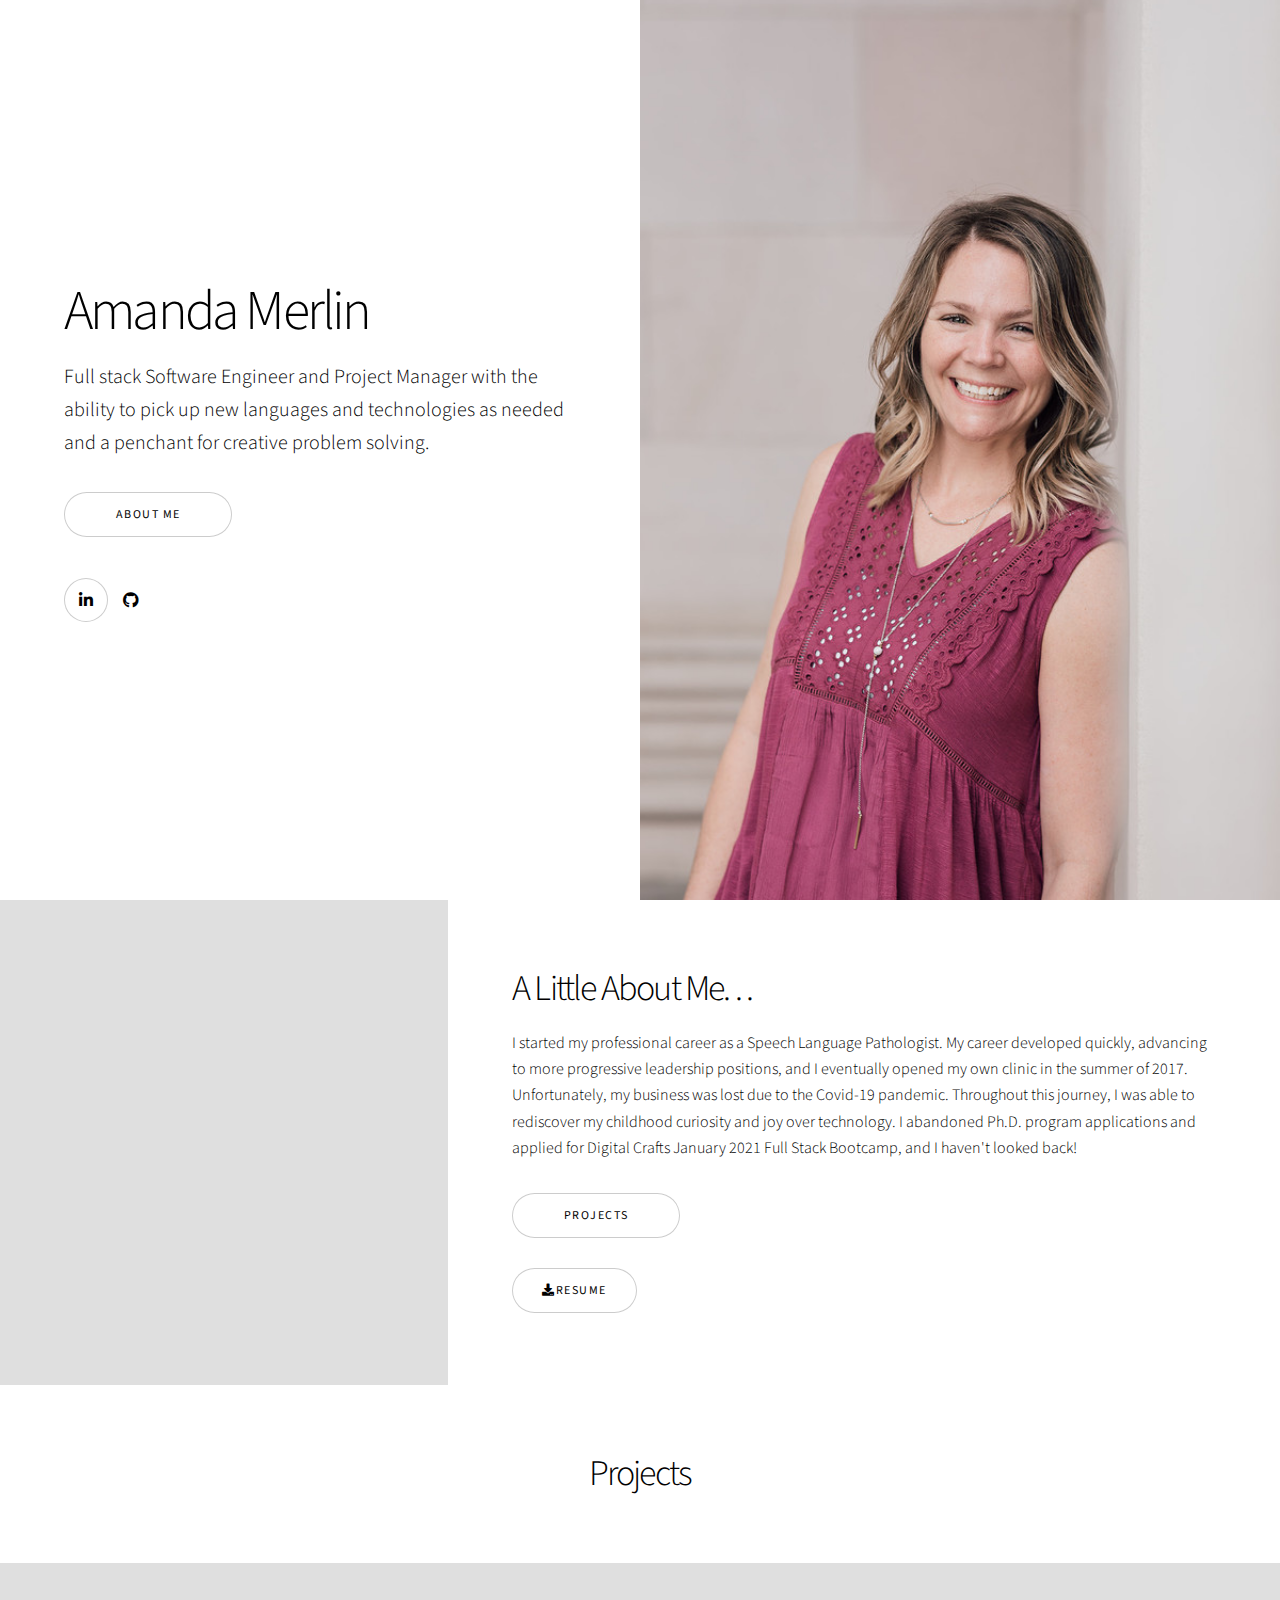
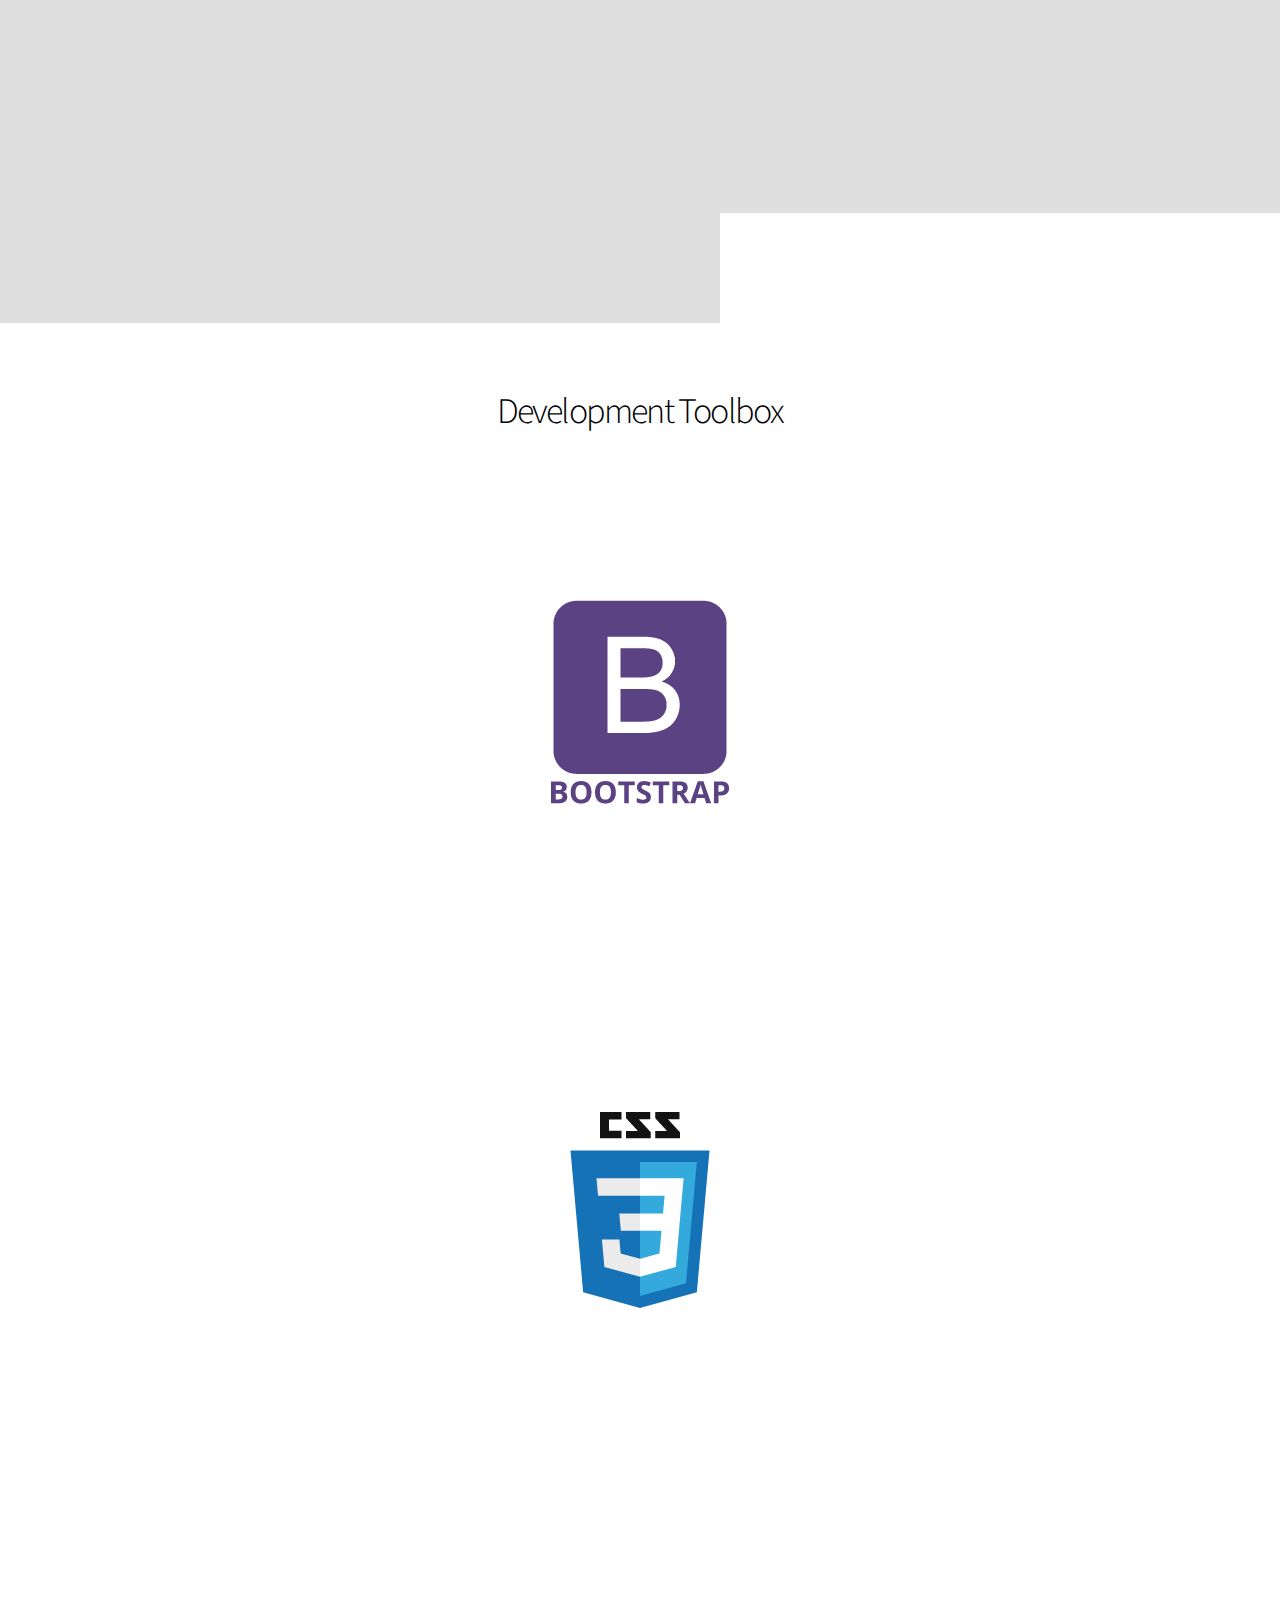
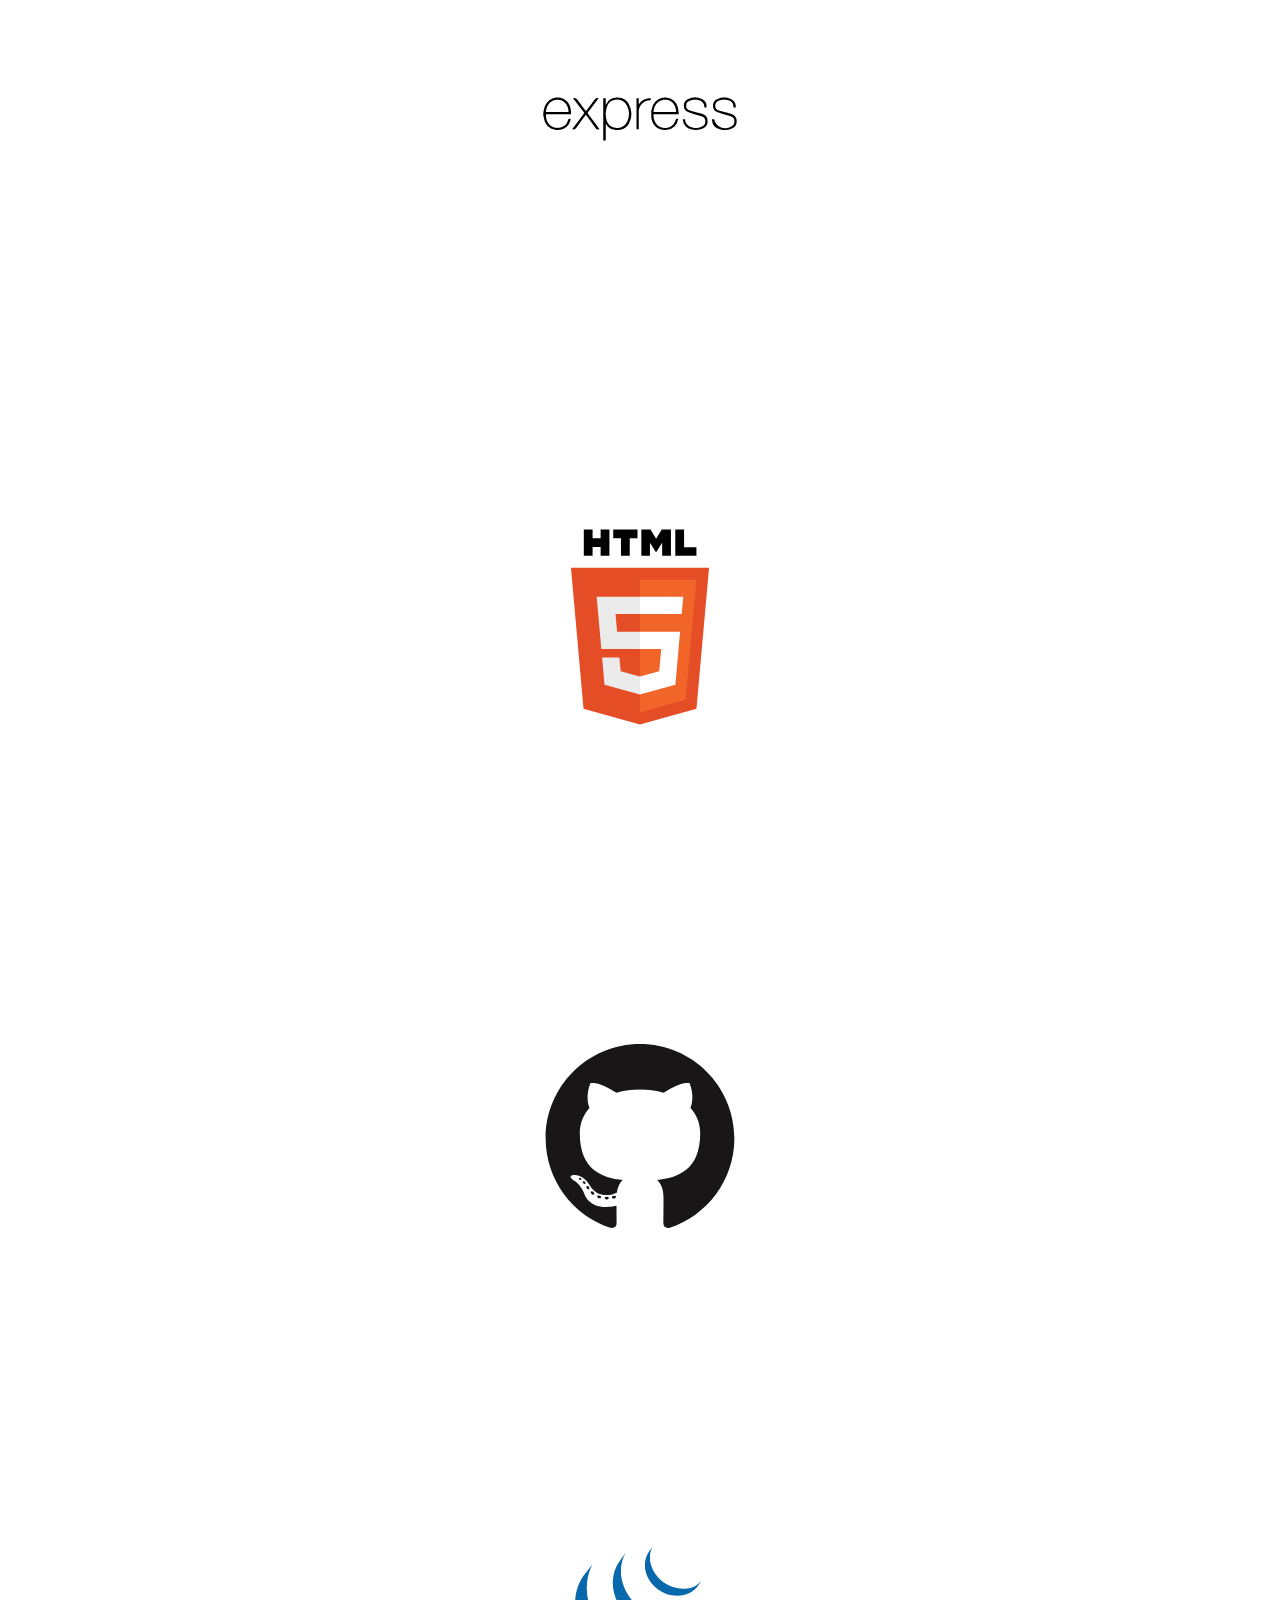
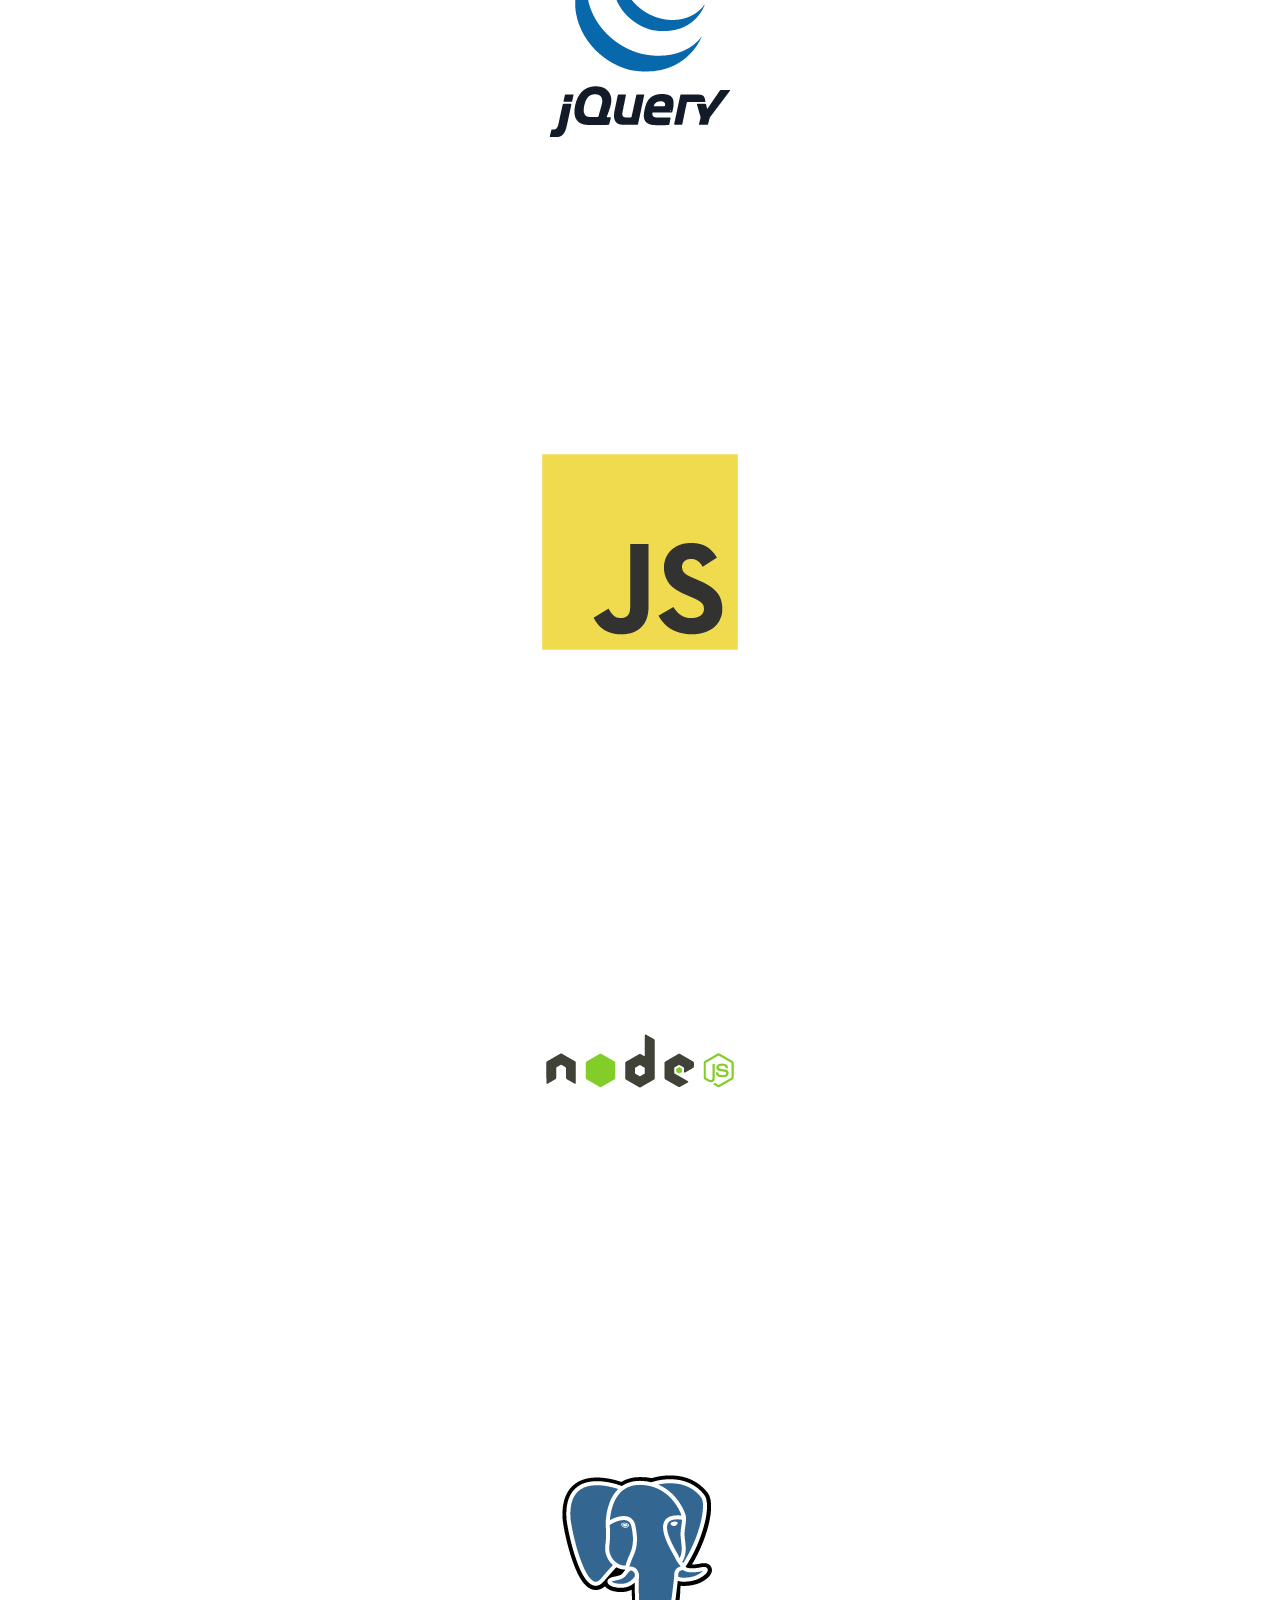
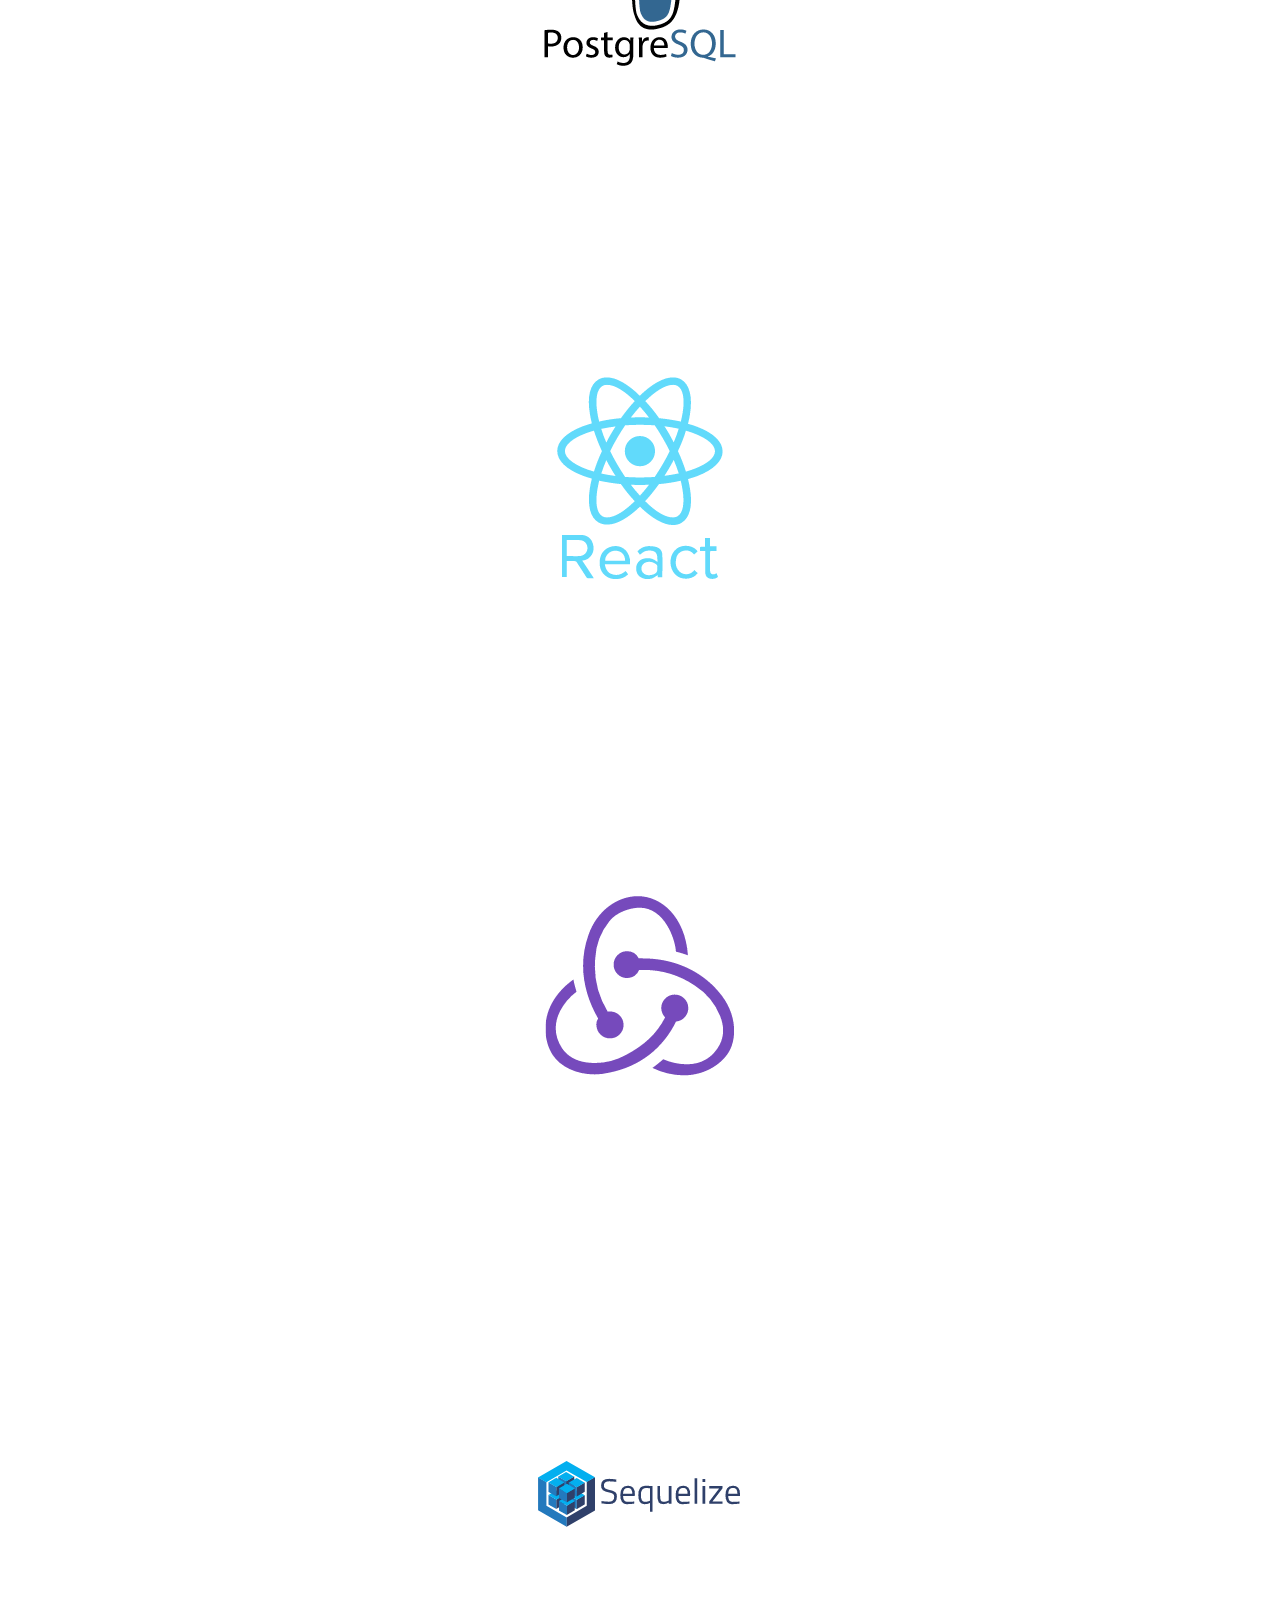
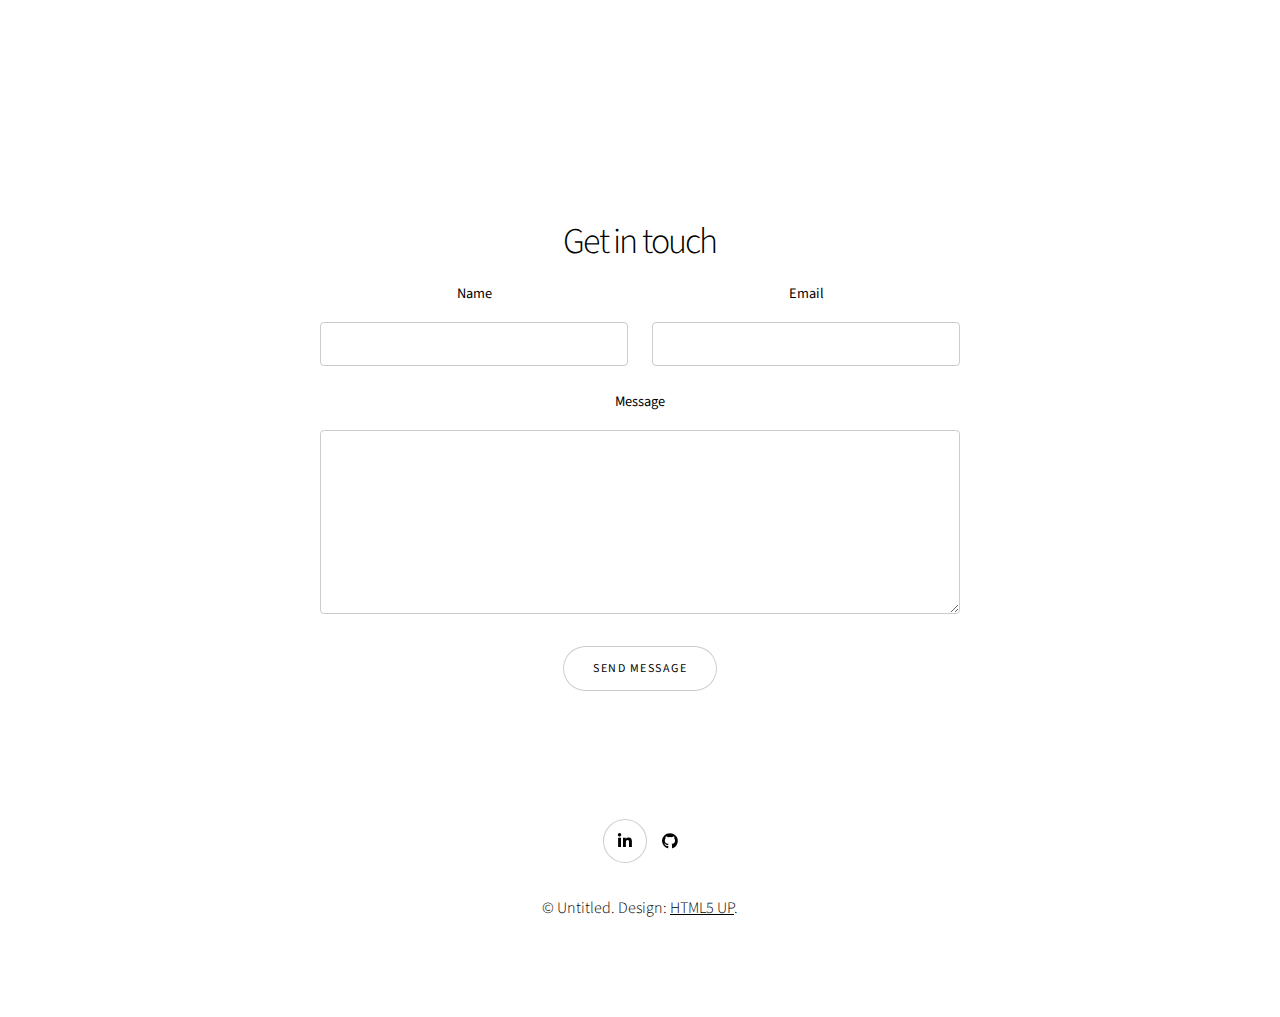
==== commit 967154b2: "Making toolbox responsive" ====
--- a/Index.html
+++ b/Index.html
@@ -126,106 +126,20 @@
 					<div class="inner">
 						<h2>Development Toolbox</h2>
 						
-						<div class="items style1 medium onscroll-fade-in">
-							<section>
-								<span class="align-center">
-
-									<img class="HTMLImg" src="images/HTML.png" style="float:center ; width: 300px; vertical-align: middle;"></img>
-									
-									</span>
-								
-							</section>
-							<section>
-								<span class="align-center">
-
-									<img class="CSSImg" src="images/CSS.png" style="float:center ; width: 300px; vertical-align: middle;"></img>
-									
-									</span>
-						
-							</section>
-							<section>
-								<span class="align-center">
-
-									<img class="BootstrapImg" src="images/Bootstrap.png" style="float:center ; width: 300px; vertical-align: middle;"></img>
-									
-									</span>
-						
-							</section>
-							<section>
-								<span class="align-center">
-
-									<img class="expressImg" src="images/express.png" style="float:center ; width: 300px; vertical-align: middle;"></img>
-									
-									</span>
-								
-							</section>
-							<section>
-								<span class="align-center">
-
-									<img class="githubImg" src="images/github.png" style="float:center ; width: 300px; vertical-align: middle;"></img>
-									
-									</span>
-								
-							</section>
-							<section>
-								<span class="align-center">
-
-									<img class="jqueryImg" src="images/jquery.png" style="float:center ; width: 300px; vertical-align: middle;"></img>
-									
-									</span>
-						
-							</section>
-							<section>
-								<span class="align-center">
-
-									<img class="JSImg" src="images/JS.png" style="float:center ; width: 300px; vertical-align: middle;"></img>
-									
-									</span>
-							
-							</section>
-							<section>
-								<span class="align-center">
-
-									<img class="nodeImg" src="images/node.png" style="float:center ; width: 300px; vertical-align: middle;"></img>
-									
-									</span>
-								
-							</section>
-							<section>
-								<span class="align-center">
-
-									<img class="reactImg" src="images/react.png" style="float:center ; width: 300px; vertical-align: middle;"></img>
-									
-									</span>
-					
-							</section>
-							<section>
-								<span class="align-center">
-
-									<img class="SequelizeImg" src="images/Sequelize.png" style="float:center ; width: 300px; vertical-align: middle;"></img>
-									
-									</span>
-								
-							</section>
-							<section>
-								<span class="align-center">
-
-									<img class="PostgresImg" src="images/Postgres.png" style="float:center ; width: 300px; vertical-align: middle;"></img>
-									
-									</span>
-							
-							</section>
-							<section>
-								<span class="align-center">
-
-									<img class="gitImg" src="images/git-logo.png" style="float:center ; width: 125px; justify-content: center; padding-top: 80px" ></img>
-									
-									</span>
-						
-							</section>
-						</div>
-					</div>
-				</section>
+				<div class="grid">
+					<div><img src="images/Bootstrap.png" alt=""></div>
+					<div><img src="images/CSS.png" alt=""></div>
+					<div><img src="images/express.png" alt=""></div>
+					<div><img src="images/HTML.png" alt=""></div>
+					<div><img src="images/github.png" alt=""></div>
+					<div><img src="images/jquery.png" alt=""></div>
+					<div><img src="images/JS.png" alt=""></div>
+					<div><img src="images/node.png" alt=""></div>
+					<div><img src="images/Postgres.png" alt=""></div>
+					<div><img src="images/react.png" alt=""></div>
+					<div><img src="images/Redux.png" alt=""></div>
+					<div><img src="images/Sequelize.png" alt=""></div>
+				</div>
 				<!-- Seven -->
 					<section class="wrapper style1 align-center">
 						<div class="inner medium">
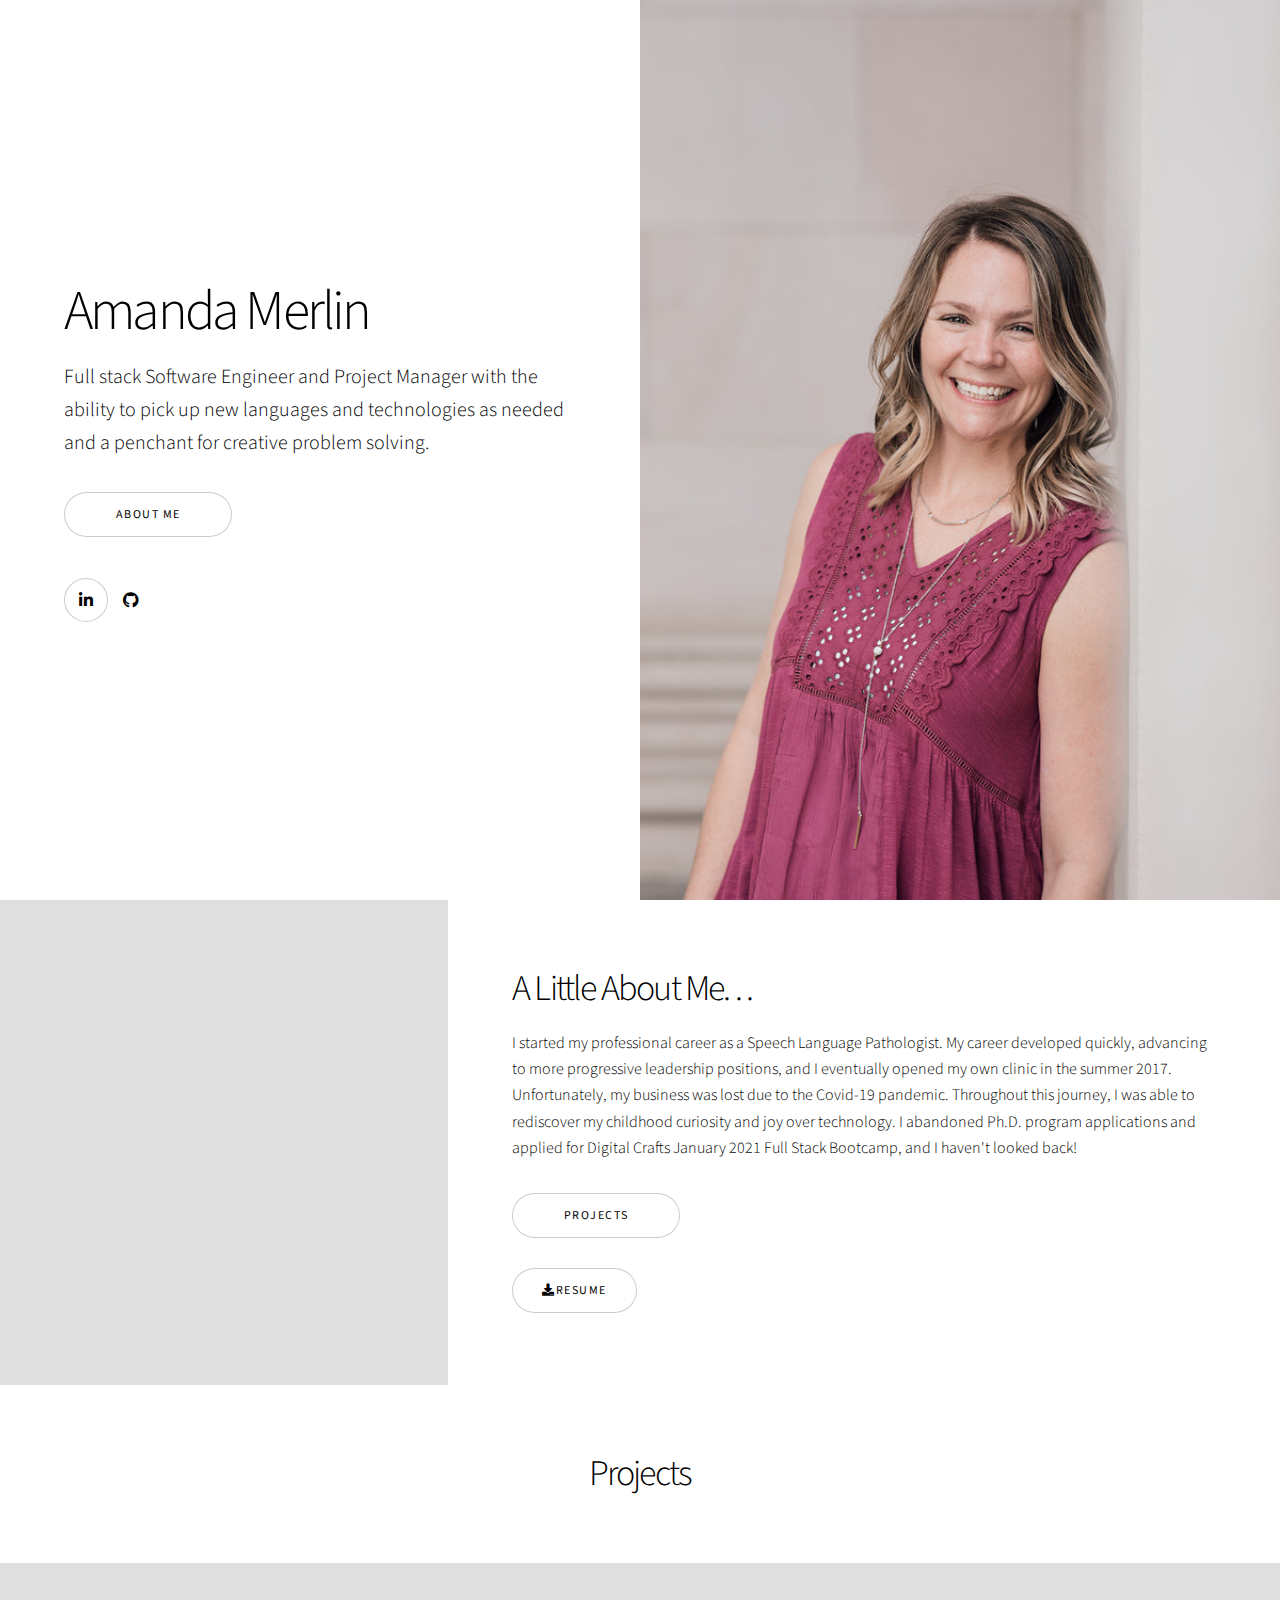
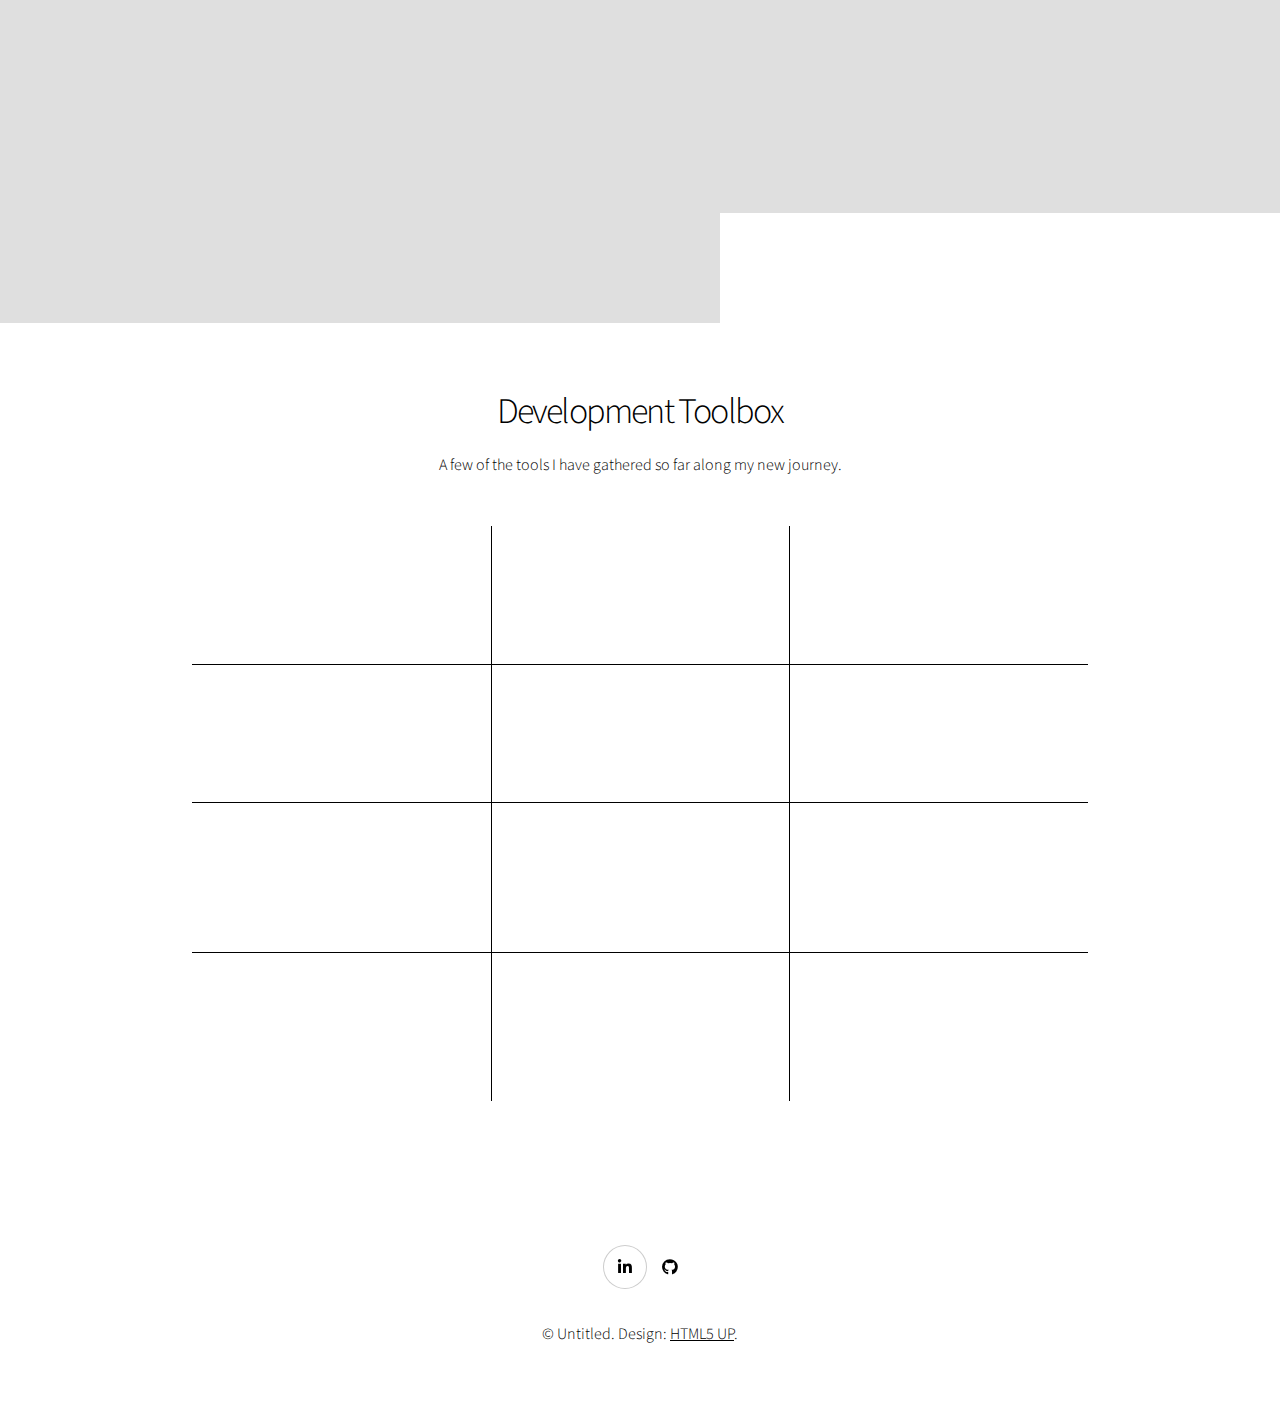
==== commit db2ed9e2: "responsive table" ====
--- a/Index.html
+++ b/Index.html
@@ -45,7 +45,7 @@
 					<section class="spotlight style1 orient-right content-align-left image-position-center onscroll-image-fade-in" id="first">
 						<div class="content">
 							<h2>A Little About Me. . .</h2>
-							<p>I started my professional career as a Speech Language Pathologist. My career developed quickly, advancing to more progressive leadership positions, and I eventually opened my own clinic in the summer of 2017. Unfortunately, my business was lost due to the Covid-19 pandemic. Throughout this journey, I was able to rediscover my childhood curiosity and joy over technology. I abandoned Ph.D. program applications and applied for Digital Crafts January 2021 Full Stack Bootcamp, and I haven't looked back!  </p>
+							<p>I started my professional career as a Speech Language Pathologist. My career developed quickly, advancing to more progressive leadership positions, and I eventually opened my own clinic in the summer  2017. Unfortunately, my business was lost due to the Covid-19 pandemic. Throughout this journey, I was able to rediscover my childhood curiosity and joy over technology. I abandoned Ph.D. program applications and applied for Digital Crafts January 2021 Full Stack Bootcamp, and I haven't looked back!  </p>
 							<ul class="actions stacked">
 								<li><a href="#second" class="button big wide smooth-scroll-middle">Projects</a></li>
 								<li><a href="images/Amanda Technical Resume (2) (1).pdf" class="button" download><i class="fa fa-download"></i>Resume</a></li>
@@ -85,7 +85,7 @@
 									</a>
 									<div class="caption">
 										<h3>Mixafy</h3>
-										<p>An app that takes specific genres of music and randomizes playlists from Spotify.</p>
+										<p>An app that takes specific genres  music and randomizes playlists from Spotify.</p>
 										<ul class="actions fixed">
 											<li><a class="btn btn-secondary" href="https://mixafy.herokuapp.com/" role="button" target="_blank">Let's Go!</a></li>
 											<li><a class="btn btn-secondary" href="https://github.com/amerlinoutnabout/Mixafy" role="button" target="_blank">Source Code</a></li>
@@ -125,47 +125,78 @@
 				<section class="wrapper style1 align-center">
 					<div class="inner">
 						<h2>Development Toolbox</h2>
-						
-				<div class="grid">
-					<div><img src="images/Bootstrap.png" alt=""></div>
-					<div><img src="images/CSS.png" alt=""></div>
-					<div><img src="images/express.png" alt=""></div>
-					<div><img src="images/HTML.png" alt=""></div>
-					<div><img src="images/github.png" alt=""></div>
-					<div><img src="images/jquery.png" alt=""></div>
-					<div><img src="images/JS.png" alt=""></div>
-					<div><img src="images/node.png" alt=""></div>
-					<div><img src="images/Postgres.png" alt=""></div>
-					<div><img src="images/react.png" alt=""></div>
-					<div><img src="images/Redux.png" alt=""></div>
-					<div><img src="images/Sequelize.png" alt=""></div>
-				</div>
-				<!-- Seven -->
-					<section class="wrapper style1 align-center">
-						<div class="inner medium">
-							<h2>Get in touch</h2>
-							<form method="post" action="https://submit-form.com/avR4LXtQ">
-								<div class="fields">
-									<div class="field half">
-										<label for="name">Name</label>
-										<input type="text" name="name" id="name" value="" />
-									</div>
-									<div class="field half">
-										<label for="email">Email</label>
-										<input type="email" name="email" id="email" value="" />
-									</div>
-									<div class="field">
-										<label for="message">Message</label>
-										<textarea name="message" id="message" rows="6"></textarea>
-									</div>
-								</div>
-								<ul class="actions special">
-									<li><input type="submit" name="submit" id="submit" value="Send Message" action="https://submit-form.com/avR4LXtQ"/></li>
-								</ul>
-							</form>
-
-						</div>
-					</section>
+						<p>A few of the tools I have gathered so far along my new journey.</p>
+						<div class="items style1 small onscroll-fade-in">
+							<section>
+								<span class="fab fa-bootstrap fa-3x"></span>
+								<h3>Bootstrap</h3>		
+							</section>
+							<section>
+								<span class="fab fa-css3 fa-3x"></span>
+								<h3>css3</h3>
+							
+							</section>
+							<section>
+								<span class="fab fa-git fa-3x"></span>
+								<h3>Git</h3>
+							
+							</section>
+							<section>
+								<span class="fab fa-github fa-3x"></span>
+								<h3>Github</h3>
+							
+							</section>
+							<section>
+								<span class="fab fa-html5 fa-3x"></span>
+								<h3>html5</h3>
+								
+							</section>
+							<section>
+								<span class="fab fa-js fa-3x"></span>
+								<h3>Javascript</h3>
+								
+							</section>
+							<section>
+								<span class="fab fa-node fa-3x"></span>
+								<h3>Node.js</h3>
+								
+							</section>
+							<section>
+								<span class="fab fa-react fa-3x"></span>
+								<h3>React</h3>
+								
+							</section>
+							<section>
+								<span style="padding-right:3px; padding-top: 3px; display:block;">
+									<img class="PostgreSQL" src="images/icons8-postgresql-50.png"></img>
+								</span>
+								<h3>PostgreSQL</h3>
+							
+							</section>
+							<section>
+								<span style="padding-right:3px; padding-top: 3px; display:block;">
+									<img class="Jquery" src="images/icons8-jquery-50.png"></img>
+								</span>
+								<h3>JQuery</h3>
+								
+							</section>
+							<section>
+								<span style="padding-right:3px; padding-top: 3px; display:block;">
+									<img class="Redux" src="images/icons8-redux-50.png"></img>
+								</span>
+								<h3>Redux</h3>
+								
+							</section>
+							<section>
+								<span style="padding-right:3px; padding-top: 3px; display:block;">
+									<img class="Heroku" src="images/icons8-heroku-50.png"></img>
+								</span>
+								<h3>Heroku</h3>
+								
+							</section>
+						</div>
+					</div>
+				</section>
 
 				<!-- Footer -->
 					<footer class="wrapper style1 align-center">
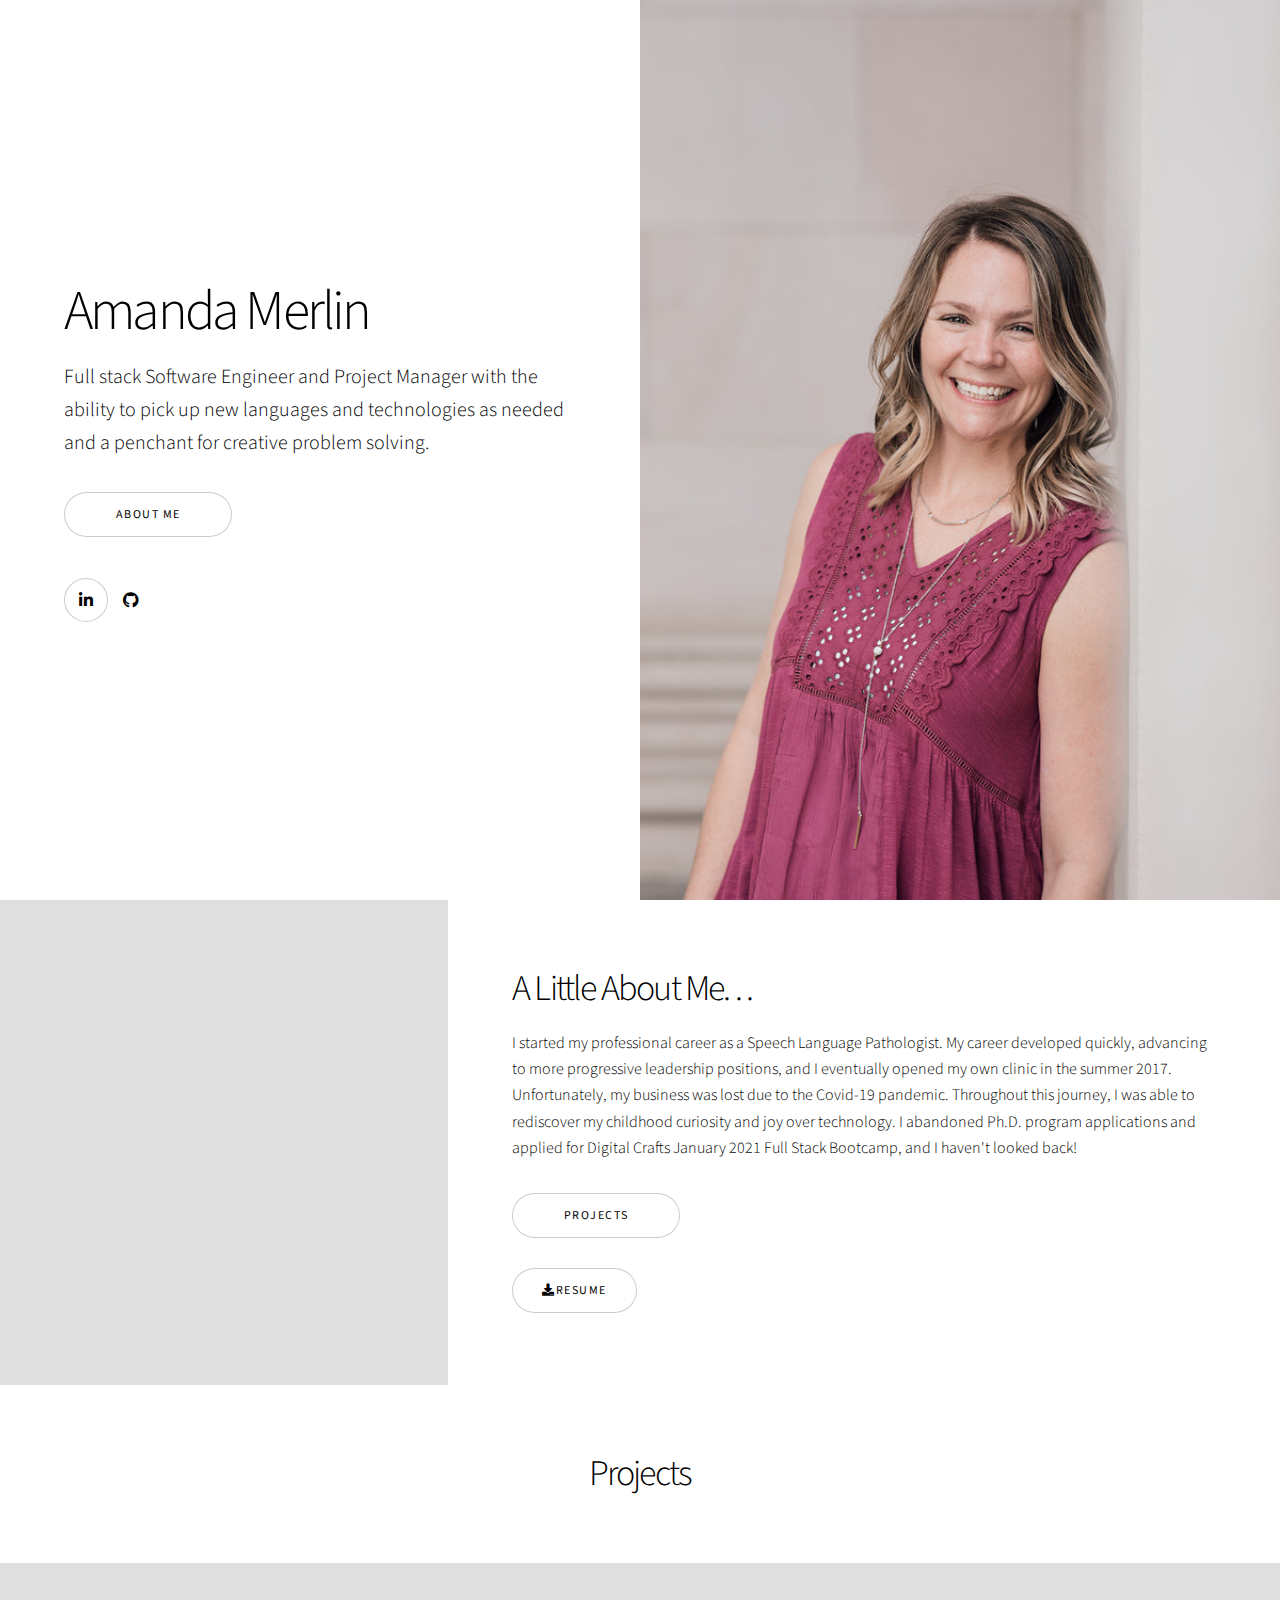
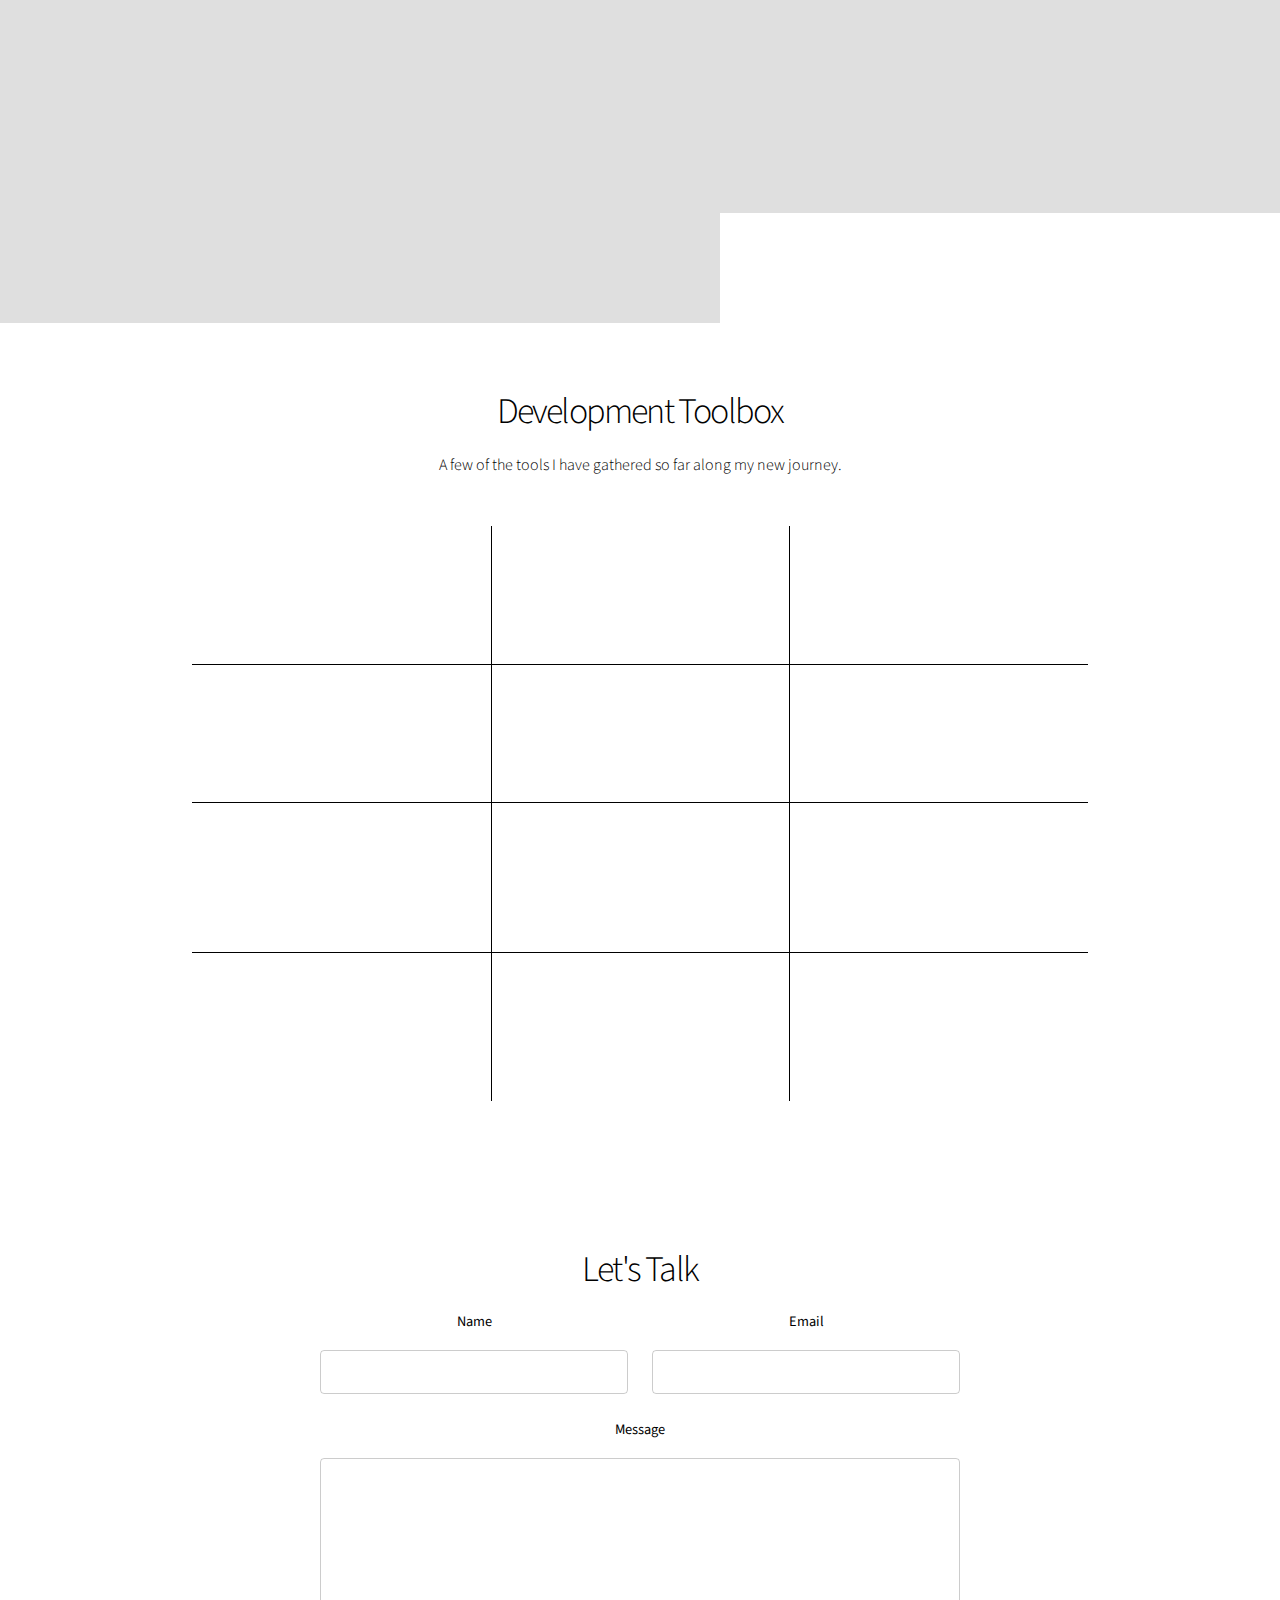
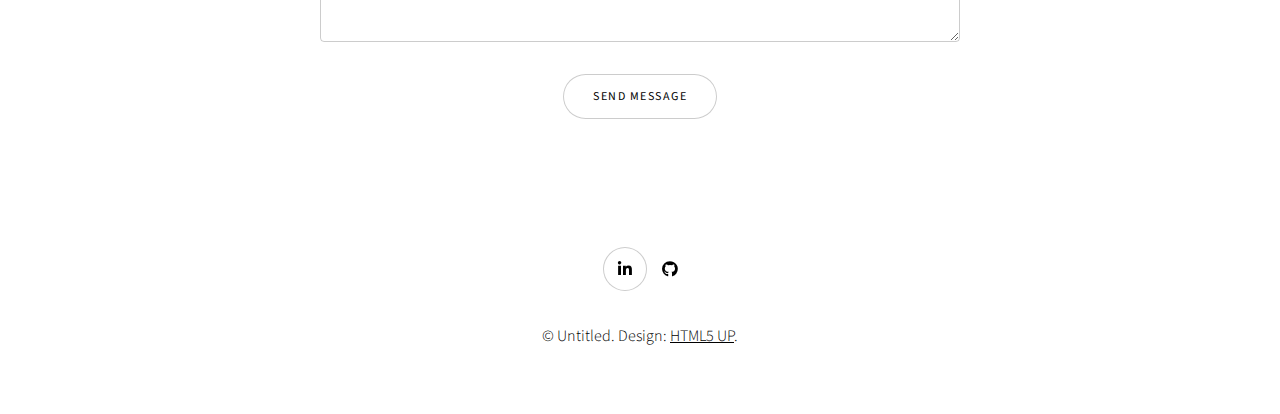
==== commit 265153e3: "Readded email form" ====
--- a/Index.html
+++ b/Index.html
@@ -198,6 +198,32 @@
 					</div>
 				</section>
 
+				<section class="wrapper style1 align-center">
+					<div class="inner medium">
+						<h2>Let's Talk</h2>
+						<form method="post" action="https://submit-form.com/avR4LXtQ">
+							<div class="fields">
+								<div class="field half">
+									<label for="name">Name</label>
+									<input type="text" name="name" id="name" value="" />
+								</div>
+								<div class="field half">
+									<label for="email">Email</label>
+									<input type="email" name="email" id="email" value="" />
+								</div>
+								<div class="field">
+									<label for="message">Message</label>
+									<textarea name="message" id="message" rows="6"></textarea>
+								</div>
+							</div>
+							<ul class="actions special">
+								<li><input type="submit" name="submit" id="submit" value="Send Message" /></li>
+							</ul>
+						</form>
+
+					</div>
+				</section>
+
 				<!-- Footer -->
 					<footer class="wrapper style1 align-center">
 						<div class="inner">
